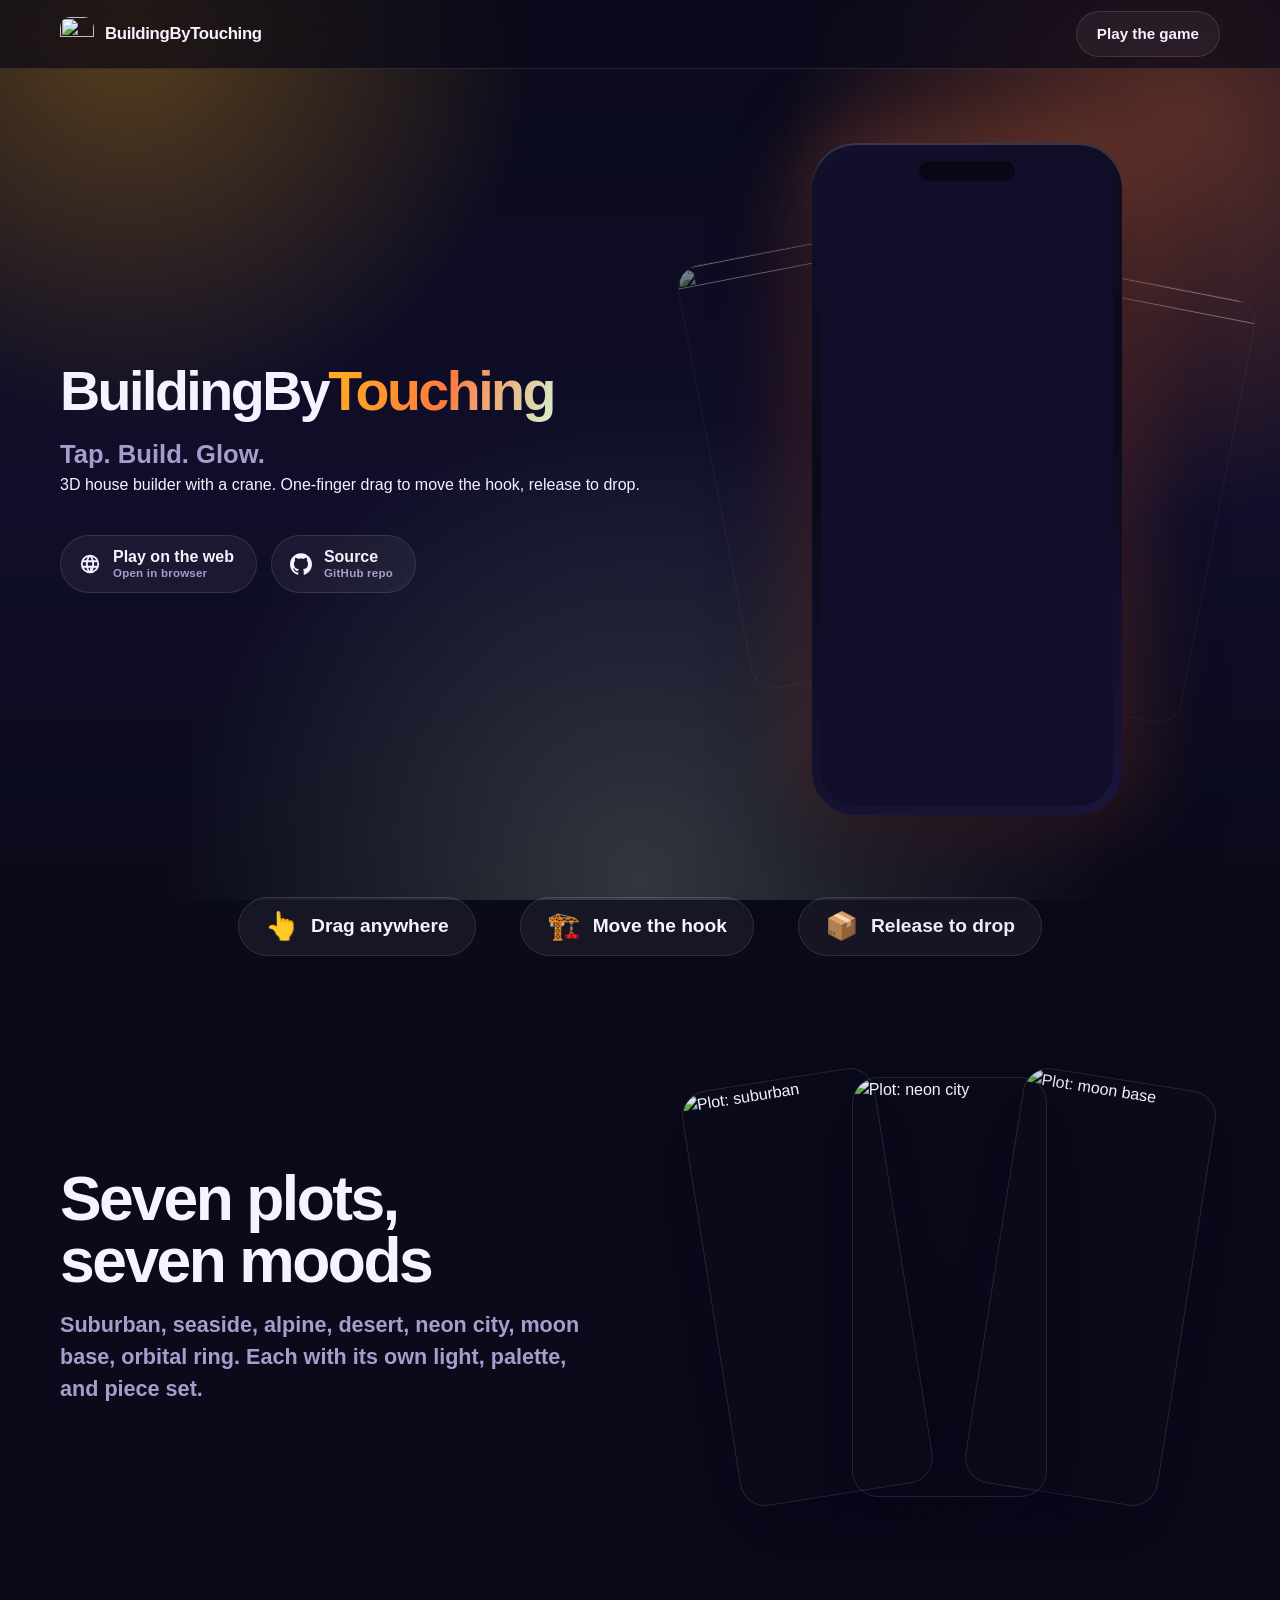
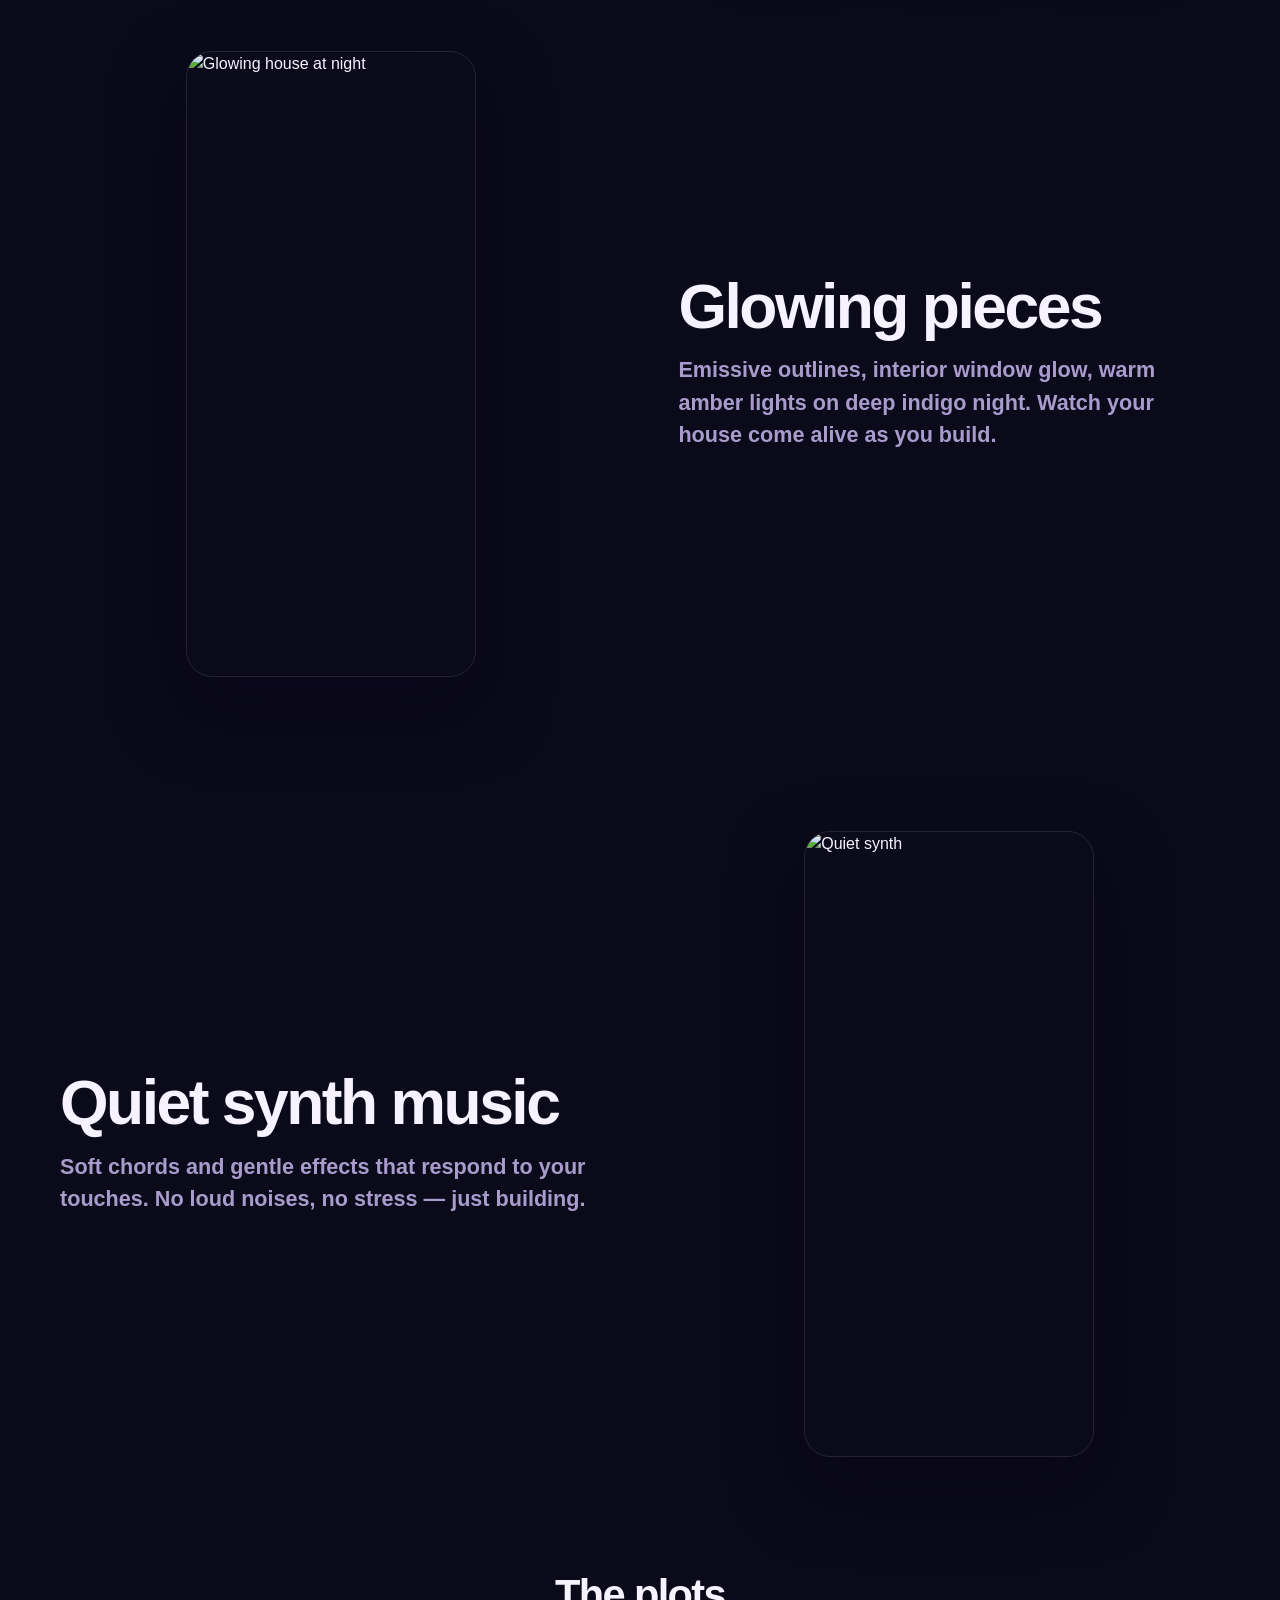
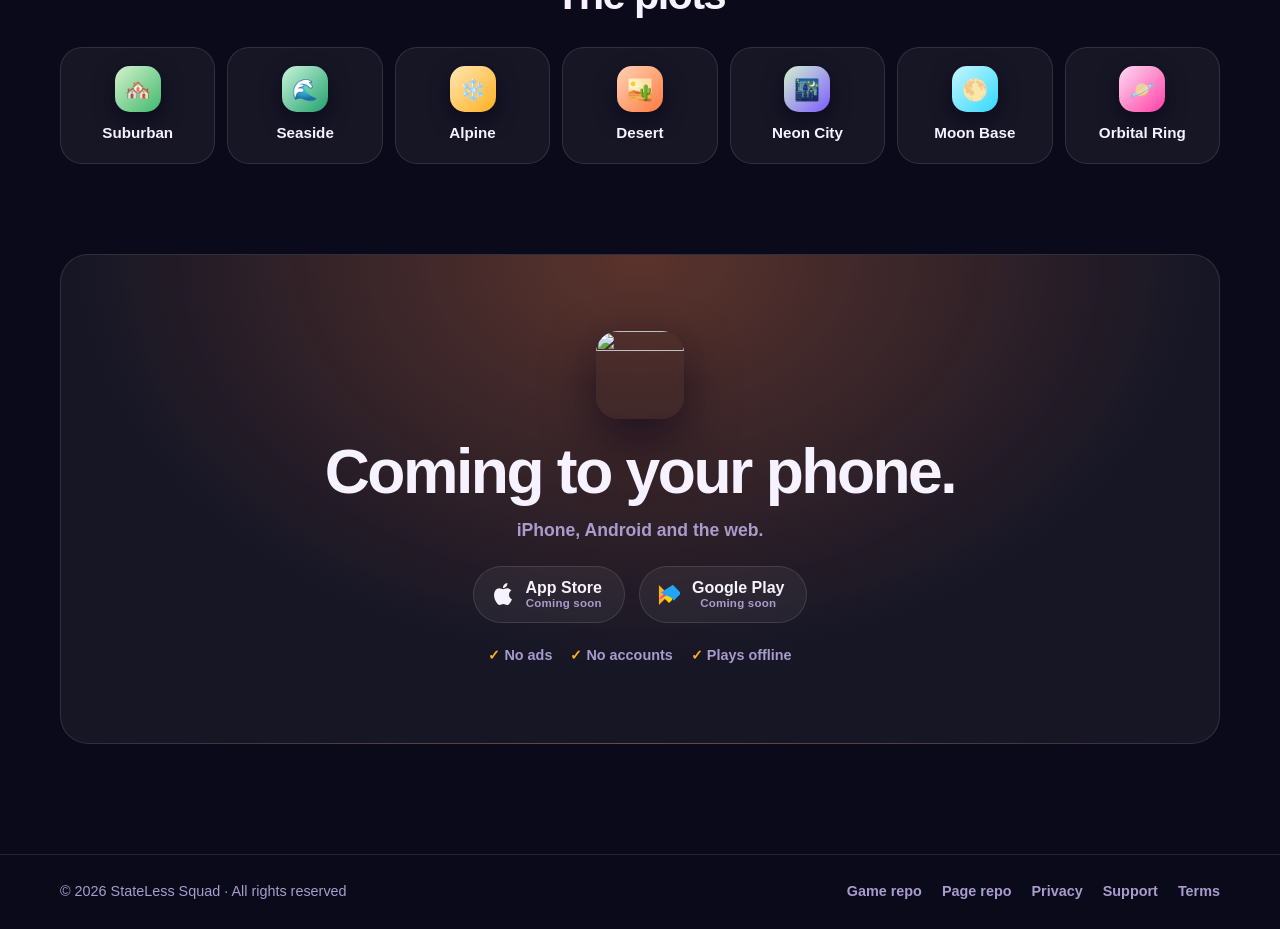
==== index.html @ 777340dd "feat: BuildingByTouching product page" ====
<!doctype html>
<html lang="en" data-theme="dark">
<head>
  <meta charset="utf-8">
  <meta name="viewport" content="width=device-width, initial-scale=1, viewport-fit=cover">
  <meta name="color-scheme" content="dark">
  <title>BuildingByTouching — Tap. Build. Glow.</title>
  <meta name="description" content="3D house builder with a crane. One-finger drag to move the hook, release to drop. Seven themed plots, glowing pieces, quiet synth music. No ads, no accounts, offline.">
  <meta name="robots" content="index, follow, max-image-preview:large">
  <meta name="keywords" content="building game, 3d house builder, crane game, one touch, offline game, glow">
  <link rel="canonical" href="https://statelesssquad.github.io/buildingbytouching-public/">
  <meta property="og:type" content="website">
  <meta property="og:site_name" content="StateLess Squad">
  <meta property="og:locale" content="en_US">
  <meta property="og:title" content="BuildingByTouching — Tap. Build. Glow.">
  <meta property="og:description" content="3D house builder with a crane. One-finger drag to move the hook, release to drop. Seven themed plots, glowing pieces, quiet synth music.">
  <meta property="og:image" content="https://statelesssquad.github.io/buildingbytouching-public/assets/og.png">
  <meta property="og:image:width" content="1200">
  <meta property="og:image:height" content="630">
  <meta property="og:image:alt" content="BuildingByTouching: 3D house builder with glowing crane">
  <meta property="og:url" content="https://statelesssquad.github.io/buildingbytouching-public/">
  <meta name="twitter:card" content="summary_large_image">
  <meta name="twitter:title" content="BuildingByTouching — Tap. Build. Glow.">
  <meta name="twitter:description" content="3D house builder with a crane. One-finger drag to move the hook, release to drop.">
  <meta name="twitter:image" content="https://statelesssquad.github.io/buildingbytouching-public/assets/og.png">
  <meta name="twitter:image:alt" content="BuildingByTouching: 3D house builder with glowing crane">
  <meta name="theme-color" content="#0a0a1a">
  <meta name="apple-mobile-web-app-title" content="BuildingByTouching">
  <link rel="manifest" href="manifest.webmanifest">
  <link rel="icon" href="assets/favicon.png">
  <link rel="apple-touch-icon" href="assets/icon.png">
  <link rel="preload" as="image" href="assets/shots/hero.webp">
  <link rel="stylesheet" href="assets/style.css">
  <script type="application/ld+json">{"@context":"https://schema.org","@graph":[{"@type":"Organization","@id":"https://statelesssquad.github.io/buildingbytouching-public/#org","name":"StateLess Squad","url":"https://statelesssquad.github.io/buildingbytouching-public/"},{"@type":"VideoGame","@id":"https://statelesssquad.github.io/buildingbytouching-public/#game","name":"BuildingByTouching","description":"3D house builder with a crane. One-finger drag to move the hook, release to drop. Seven themed plots, glowing pieces, quiet synth music.","url":"https://statelesssquad.github.io/buildingbytouching-public/","image":"https://statelesssquad.github.io/buildingbytouching-public/assets/og.png","screenshot":["https://statelesssquad.github.io/buildingbytouching-public/assets/shots/hero.webp"],"genre":"Puzzle","keywords":"building, 3d, crane, one-touch, glow","inLanguage":"en","gamePlatform":["iOS","Android","Web browser"],"operatingSystem":"iOS, Android, Web","applicationCategory":"GameApplication","isAccessibleForFree":true,"author":{"@id":"https://statelesssquad.github.io/buildingbytouching-public/#org"},"publisher":{"@id":"https://statelesssquad.github.io/buildingbytouching-public/#org"},"offers":{"@type":"Offer","price":"0","priceCurrency":"USD"}}]}</script>
</head>
<body>
  <svg width="0" height="0" style="position:absolute" aria-hidden="true" focusable="false">
<symbol id="mark-apple" viewBox="0 0 24 24"><path fill="currentColor" d="M12.152 6.896c-.948 0-2.415-1.078-3.96-1.04-2.04.027-3.91 1.183-4.961 3.014-2.117 3.675-.546 9.103 1.519 12.09 1.013 1.454 2.208 3.09 3.792 3.039 1.52-.065 2.09-.987 3.935-.987 1.831 0 2.35.987 3.96 .948 1.637-.026 2.676-1.48 3.676-2.948 1.156-1.688 1.636-3.325 1.662-3.415-.039-.013-3.182-1.221-3.22-4.857-.026-3.04 2.48-4.494 2.597-4.559-1.429-2.09-3.623-2.324-4.39-2.376-2-.156-3.675 1.09-4.61 1.09zM15.53 3.83c.843-1.012 1.4-2.427 1.245-3.83-1.207.052-2.662.805-3.532 1.818-.78.896-1.454 2.338-1.273 3.714 1.338.104 2.715-.688 3.559-1.701"/></symbol>
<symbol id="mark-play" viewBox="0 0 24 24"><path fill="#ffb020" d="M1.1 1.4C1 1.7 1 2.1 1 2.6v18.8c0 .5 0 .9 .1 1.2l.1 .1L12 12l.1-.1L1.2 1.3l-.1.1z"/><path fill="#ffd400" d="M15.1 8.4l-3.1-3.1-.1.1L4.3 13l.1 .1 7.6 7.6 3.1-3.1c.8-.8 .8-2 0-2.8l-3-2.7z"/><path fill="#f342a9" d="M15.1 8.4L12 5.3 1.1 16.2c.2 .2 .4 .3 .7 .5l11.2-6.3 2.1-2z"/><path fill="#20a5f7" d="M15.1 15.2L3.9 9.9c-.3-.2-.5-.3-.7-.5L15 1.6c.9-.8 1.6-.5 2 .1l6.9 6.9c.8 .8 .8 2 0 2.8l-6.8 6.8z"/></symbol>
<symbol id="mark-web" viewBox="0 0 24 24"><path fill="currentColor" d="M12 2a10 10 0 1 0 0 20 10 10 0 0 0 0-20Zm6.9 6h-3a15.7 15.7 0 0 0-1.4-3.6A8 8 0 0 1 18.9 8ZM12 4.1c.8 1.1 1.5 2.4 1.9 3.9h-3.8c.4-1.5 1.1-2.8 1.9-3.9ZM4.3 14a8.2 8.2 0 0 1 0-4h3.4a16.5 16.5 0 0 0 0 4H4.3Zm.8 2h3a15.7 15.7 0 0 0 1.4 3.6A8 8 0 0 1 5.1 16Zm3-8h-3a8 8 0 0 1 4.4-3.6A15.7 15.7 0 0 0 8.1 8ZM12 19.9c-.8-1.1-1.5-2.4-1.9-3.9h3.8c-.4 1.5-1.1 2.8-1.9-3.9Zm2.3-5.9H9.7a14.7 14.7 0 0 1 0-4h4.6a14.7 14.7 0 0 1 0 4Zm.3 5.6a15.7 15.7 0 0 0 1.4-3.6h3a8 8 0 0 1-4.4 3.6Zm1.7-5.6a16.5 16.5 0 0 0 0-4h3.4a8.2 8.2 0 0 1 0 4h-3.4Z"/></symbol>
<symbol id="mark-github" viewBox="0 0 24 24"><path fill="currentColor" d="M12 .297c-6.63 0-12 5.373-12 12 0 5.303 3.438 9.8 8.205 11.385 .6 .113 .82-.258 .82-.577 0-.285-.01-1.04-.015-2.04-3.338 .724-4.042-1.61-4.042-1.61C4.422 18.07 3.633 17.7 3.633 17.7c-1.087-.744 .084-.729 .084-.729 1.205 .084 1.838 1.236 1.838 1.236 1.07 1.835 2.809 1.305 3.495 .998 .108-.776 .417-1.305 .76-1.605-2.665-.3-5.466-1.332-5.466-5.93 0-1.31 .465-2.38 1.235-3.22-.135-.303-.54-1.523 .105-3.176 0 0 1.005-.322 3.3 1.23 .96-.267 1.98-.399 3-.405 1.02 .006 2.04 .138 3 .405 2.28-1.552 3.285-1.23 3.285-1.23 .645 1.653 .24 2.873 .12 3.176 .765 .84 1.23 1.91 1.23 3.22 0 4.61-2.805 5.625-5.475 5.92 .42 .36 .81 1.096 .81 2.22 0 1.606-.015 2.896-.015 3.286 0 .315 .21 .69 .825 .57C20.565 22.092 24 17.592 24 12.297c0-6.627-5.373-12-12-12"/></symbol>
</svg>
  <div class="aurora" aria-hidden="true"></div>
  <div class="grain" aria-hidden="true"></div>
  <header class="nav">
    <div class="wrap">
      <a class="logo" href="./">
        <img src="assets/icon.png" alt="" width="34" height="34">
        BuildingByTouching
      </a>
      <a class="btn btn-ghost" href="#get">Play the game</a>
    </div>
  </header>
  <main id="top"><section class="hero">
    <div class="wrap">
      <div class="hero-copy">
        <h1 style="--chars:18">BuildingBy<span class="grad">Touching</span></h1>
        <p class="lede">Tap. Build. Glow.</p>
        <p class="subtitle">3D house builder with a crane. One-finger drag to move the hook, release to drop.</p>
        <div class="stores">
    <span class="store"><svg class="mark mark-web" aria-hidden="true"><use href="#mark-web"/></svg><span>Play on the web<small>Open in browser</small></span></span>
    <span class="store"><svg class="mark mark-github" aria-hidden="true"><use href="#mark-github"/></svg><span>Source<small>GitHub repo</small></span></span>
  </div>
      </div>
      <div class="hero-media">
        <img class="peek peek-l" src="assets/shots/peek-l.webp" alt="" width="560" height="1214" loading="lazy" decoding="async">
        <img class="peek peek-r" src="assets/shots/peek-r.webp" alt="" width="560" height="1214" loading="lazy" decoding="async">
        <div class="phone">
          <span class="notch" aria-hidden="true"></span>
          <video poster="assets/shots/hero.webp" autoplay muted loop playsinline preload="none" aria-label="BuildingByTouching gameplay">
              <source src="assets/demo-mobile.mp4" media="(max-width: 640px)" type="video/mp4">
              <source src="assets/demo.mp4" type="video/mp4">
            </video>
            <button type="button" class="video-play" id="video-play" hidden aria-label="Play the demo"><span aria-hidden="true">&#9654;</span> Play</button>
        </div>
      </div>
    </div>
  </section><section class="rules" aria-label="How to play">
    <div class="wrap">
      <div class="rule reveal"><span aria-hidden="true">👆</span> Drag anywhere</div><div class="rule reveal"><span aria-hidden="true">🏗️</span> Move the hook</div><div class="rule reveal"><span aria-hidden="true">📦</span> Release to drop</div>
    </div>
  </section><section class="feature">
      <div class="wrap">
        <div class="feature-copy reveal">
          <h2>Seven plots, seven moods</h2>
          <p>Suburban, seaside, alpine, desert, neon city, moon base, orbital ring. Each with its own light, palette, and piece set.</p>
        </div>
        <div class="feature-art reveal">
          <div class="fan"><img src="assets/shots/merge.webp" alt="Plot: suburban" width="560" height="1214" loading="lazy" decoding="async"><img src="assets/shots/lumen.webp" alt="Plot: neon city" width="560" height="1214" loading="lazy" decoding="async"><img src="assets/shots/pairs.webp" alt="Plot: moon base" width="560" height="1214" loading="lazy" decoding="async"></div>
        </div>
      </div>
    </section><section class="feature feature-flip">
      <div class="wrap">
        <div class="feature-copy reveal">
          <h2>Glowing pieces</h2>
          <p>Emissive outlines, interior window glow, warm amber lights on deep indigo night. Watch your house come alive as you build.</p>
        </div>
        <div class="feature-art reveal">
          <div class="single"><img src="assets/shots/merge-dark.webp" alt="Glowing house at night" width="560" height="1214" loading="lazy" decoding="async"></div>
        </div>
      </div>
    </section><section class="feature">
      <div class="wrap">
        <div class="feature-copy reveal">
          <h2>Quiet synth music</h2>
          <p>Soft chords and gentle effects that respond to your touches. No loud noises, no stress — just building.</p>
        </div>
        <div class="feature-art reveal">
          <div class="single"><img src="assets/shots/wordy.webp" alt="Quiet synth" width="560" height="1214" loading="lazy" decoding="async"></div>
        </div>
      </div>
    </section><section class="worlds" aria-label="The plots">
    <div class="wrap">
      <h2 class="section-title reveal">The plots</h2>
      <div class="shelf" style="--wide:7;--narrow:4">
        <div class="world reveal"><span class="dot" style="background:linear-gradient(135deg,#d4f2cd,#3fb96b)">🏘️</span>Suburban</div><div class="world reveal"><span class="dot" style="background:linear-gradient(135deg,#c8f5dc,#22a06b)">🌊</span>Seaside</div><div class="world reveal"><span class="dot" style="background:linear-gradient(135deg,#ffe7b4,#ffb020)">❄️</span>Alpine</div><div class="world reveal"><span class="dot" style="background:linear-gradient(135deg,#ffd3b8,#ff7a3d)">🏜️</span>Desert</div><div class="world reveal"><span class="dot" style="background:linear-gradient(135deg,#d4f2cd,#7c5cff)">🌃</span>Neon City</div><div class="world reveal"><span class="dot" style="background:linear-gradient(135deg,#c6f6ff,#31d8ff)">🌕</span>Moon Base</div><div class="world reveal"><span class="dot" style="background:linear-gradient(135deg,#ffdcf4,#ff3fa4)">🪐</span>Orbital Ring</div>
      </div>
    </div>
  </section><section id="get" class="get">
    <div class="wrap reveal">
      <img src="assets/icon.png" alt="" width="88" height="88">
      <h2>Coming to your phone.</h2>
      <p class="get-line">iPhone, Android and the web.</p>
      <div class="stores">
    <span class="store"><svg class="mark mark-apple" aria-hidden="true"><use href="#mark-apple"/></svg><span>App Store<small>Coming soon</small></span></span>
    <span class="store"><svg class="mark mark-play" aria-hidden="true"><use href="#mark-play"/></svg><span>Google Play<small>Coming soon</small></span></span>
  </div>
      <ul class="promises"><li>No ads</li><li>No accounts</li><li>Plays offline</li></ul>
    </div>
  </section></main>
  <footer>
    <div class="wrap">
      <span>&copy; 2026 StateLess Squad · All rights reserved</span>
      <nav aria-label="Legal">
        <a href="https://github.com/StatelessSquad/buildingbytouching">Game repo</a>
        <a href="https://github.com/StatelessSquad/buildingbytouching-public">Page repo</a>
        <a href="privacy/">Privacy</a>
        <a href="support/">Support</a>
        <a href="terms/">Terms</a>
      </nav>
    </div>
  </footer>
  <script src="assets/app.js" defer></script>
</body>
</html>
---- assets/style.css ----
/* The product page — BuildingByTouching.
 *
 * Art direction: deep indigo night + warm amber lights (dark).
 * Pastel dawn + crisp shadows (light).
 *
 * The same lessons as the games apply: no blur filters on big surfaces, no
 * animated shadows, motion on the compositor only (transform / opacity).
 */

:root {
  --accent: #ffb020;
  --accent2: #ff7a3d;
  --accent3: #d4f2cd;
  --grad: linear-gradient(110deg, var(--accent), var(--accent2) 52%, var(--accent3));
  --radius: 28px;
  --ease: cubic-bezier(0.2, 0.8, 0.2, 1);
  --max: 1160px;
  --pad: clamp(20px, 5vw, 40px);
  --bg: #0a0a1a;
  --bg2: #100e2a;
  --surface: rgba(255, 255, 255, 0.05);
  --surface-2: rgba(255, 255, 255, 0.1);
  --border: rgba(255, 255, 255, 0.11);
  --text: #f6f2ff;
  --text-2: #ddd6f3;
  --muted: #a99ccd;
  --shadow: rgba(8, 4, 24, 0.6);
  --phone: linear-gradient(160deg, #14102d, #0a0a1a 45%, #1a153a);
  --glow: 32%;
  --grain: 0.3;
  color-scheme: dark;
}

* {
  box-sizing: border-box;
  margin: 0;
  padding: 0;
}

html {
  scroll-behavior: smooth;
  overflow-x: clip;
}

body {
  font-family:
    ui-rounded, "SF Pro Rounded", -apple-system, BlinkMacSystemFont, "Segoe UI", Inter, Roboto, Arial,
    sans-serif;
  background: var(--bg);
  color: var(--text);
  line-height: 1.5;
  -webkit-font-smoothing: antialiased;
  overflow-x: hidden;
}

img,
video,
svg {
  display: block;
  max-width: 100%;
}

img {
  height: auto;
}

a {
  color: inherit;
  text-decoration: none;
}

/* -- ambient backdrop (gradients only, no blur filters) ------------------ */

.aurora {
  position: fixed;
  inset: 0;
  z-index: -2;
  pointer-events: none;
  background:
    radial-gradient(
      52vw 52vw at 10% 2%,
      color-mix(in srgb, var(--accent) var(--glow), transparent),
      transparent 62%
    ),
    radial-gradient(
      48vw 48vw at 92% 14%,
      color-mix(in srgb, var(--accent2) var(--glow), transparent),
      transparent 64%
    ),
    radial-gradient(
      56vw 56vw at 50% 98%,
      color-mix(in srgb, var(--accent3) calc(var(--glow) * 0.6), transparent),
      transparent 66%
    ),
    linear-gradient(180deg, var(--bg), var(--bg2) 55%, var(--bg));
}

.grain {
  position: fixed;
  inset: 0;
  z-index: -1;
  pointer-events: none;
  opacity: var(--grain);
  background-image: url("grain.png");
  background-size: 180px;
}

.wrap {
  width: min(100% - (var(--pad) * 2), var(--max));
  margin-inline: auto;
}

.narrow {
  --max: 760px;
}

/* -- nav ----------------------------------------------------------------- */

.nav {
  position: sticky;
  top: 0;
  z-index: 20;
  background: color-mix(in srgb, var(--bg) 72%, transparent);
  backdrop-filter: saturate(150%) blur(14px);
  -webkit-backdrop-filter: saturate(150%) blur(14px);
  border-bottom: 1px solid var(--border);
}

.nav .wrap {
  display: flex;
  align-items: center;
  justify-content: space-between;
  gap: 16px;
  height: 68px;
}

.logo {
  display: inline-flex;
  align-items: center;
  gap: 11px;
  font-weight: 800;
  font-size: 1.05rem;
  letter-spacing: -0.02em;
}

.logo img {
  border-radius: 10px;
}

.btn {
  display: inline-flex;
  align-items: center;
  gap: 9px;
  padding: 11px 20px;
  border-radius: 999px;
  font-weight: 700;
  font-size: 0.95rem;
  border: 1px solid var(--border);
  background: var(--surface);
  color: var(--text);
  transition:
    transform 0.2s var(--ease),
    background 0.2s var(--ease);
}

.btn:hover {
  transform: translateY(-2px);
  background: var(--surface-2);
}

/* -- store buttons ------------------------------------------------------- */

.stores {
  display: flex;
  flex-wrap: wrap;
  gap: 14px;
}

.store {
  display: inline-flex;
  align-items: center;
  gap: 12px;
  padding: 12px 22px 12px 18px;
  border-radius: 999px;
  border: 1px solid var(--border);
  background: var(--surface);
  font-weight: 700;
  line-height: 1.15;
  transition:
    transform 0.2s var(--ease),
    background 0.2s var(--ease);
}

a.store:hover {
  transform: translateY(-2px);
  background: var(--surface-2);
}

.store small {
  display: block;
  font-weight: 600;
  font-size: 0.72rem;
  letter-spacing: 0.02em;
  color: var(--muted);
}

.mark {
  width: 22px;
  height: 22px;
  flex: none;
}

.mark-apple {
  margin-top: -2px;
}

/* -- hero ---------------------------------------------------------------- */

.hero {
  padding: clamp(36px, 6vw, 74px) 0 clamp(20px, 3vw, 40px);
  overflow-x: clip;
}

.hero .wrap {
  display: grid;
  grid-template-columns: 1fr minmax(280px, 0.86fr);
  align-items: center;
  gap: clamp(28px, 5vw, 70px);
}

.hero-copy {
  min-width: 0;
}

h1 {
  font-size: clamp(2.6rem, 7.4vw, 6rem);
}

/* The wordmark fits its column whatever the name's length: ~0.56em a letter. */
.hero h1 {
  font-size: clamp(2.2rem, min(7.4vw, calc(min(46vw, 560px) / (var(--chars, 8) * 0.56))), 6rem);
  font-weight: 800;
  line-height: 0.94;
  letter-spacing: -0.045em;
  text-wrap: balance;
}

.grad {
  background: var(--grad);
  -webkit-background-clip: text;
  background-clip: text;
  color: transparent;
}

.lede {
  margin-top: 18px;
  font-size: clamp(1.15rem, 2.2vw, 1.6rem);
  font-weight: 600;
  color: var(--muted);
  text-wrap: pretty;
}

.hero .stores {
  margin-top: clamp(26px, 4vw, 38px);
}

.hero-media {
  position: relative;
  display: flex;
  justify-content: center;
}

.phone {
  position: relative;
  width: clamp(230px, 27vw, 310px);
  aspect-ratio: 9 / 19.5;
  border-radius: 44px;
  padding: 9px;
  background: var(--phone);
  box-shadow:
    0 2px 0 rgba(255, 255, 255, 0.16) inset,
    0 40px 90px var(--shadow),
    0 0 90px color-mix(in srgb, var(--accent2) 35%, transparent);
  animation: float 7s ease-in-out infinite;
}

.phone video,
.phone .screen {
  width: 100%;
  height: 100%;
  object-fit: cover;
  object-position: top;
  border-radius: 36px;
  background: var(--bg2);
}

.notch {
  position: absolute;
  top: 18px;
  left: 50%;
  transform: translateX(-50%);
  width: 31%;
  height: 20px;
  border-radius: 999px;
  background: #0a0714;
  z-index: 2;
}

.video-play {
  position: absolute;
  left: 50%;
  bottom: 22px;
  transform: translateX(-50%);
  display: inline-flex;
  align-items: center;
  gap: 8px;
  padding: 10px 18px;
  border: 0;
  border-radius: 999px;
  background: var(--grad);
  color: #fff;
  font: inherit;
  font-weight: 700;
  cursor: pointer;
}

.video-play[hidden] {
  display: none;
}

.peek {
  position: absolute;
  top: 50%;
  width: clamp(130px, 17vw, 200px);
  border-radius: 24px;
  border: 1px solid var(--border);
  opacity: 0.5;
  pointer-events: none;
}

.peek-l {
  left: 0;
  transform: translateY(-54%) rotate(-11deg);
}

.peek-r {
  right: 0;
  transform: translateY(-46%) rotate(11deg);
}

@keyframes float {
  50% {
    transform: translateY(-14px);
  }
}

/* -- the rules, in three words ------------------------------------------- */

.rules {
  padding: clamp(24px, 4vw, 44px) 0;
}

.rules .wrap {
  display: flex;
  flex-wrap: wrap;
  justify-content: center;
  gap: clamp(14px, 4vw, 44px);
}

.rule {
  display: inline-flex;
  align-items: center;
  gap: 12px;
  padding: 14px 26px;
  border-radius: 999px;
  border: 1px solid var(--border);
  background: var(--surface);
  font-size: clamp(1rem, 2vw, 1.2rem);
  font-weight: 700;
}

.rule span {
  font-size: 1.4em;
  line-height: 1;
}

/* -- feature blocks ------------------------------------------------------ */

.feature {
  padding: clamp(44px, 6vw, 84px) 0;
}

.feature .wrap {
  display: grid;
  grid-template-columns: 1fr 1fr;
  align-items: center;
  gap: clamp(30px, 6vw, 80px);
}

.feature-flip .feature-copy {
  order: 2;
}

h2 {
  font-size: clamp(2rem, 5.4vw, 3.9rem);
  font-weight: 800;
  line-height: 1;
  letter-spacing: -0.04em;
  text-wrap: balance;
}

.feature-copy p {
  margin-top: 16px;
  font-size: clamp(1.05rem, 2vw, 1.35rem);
  font-weight: 600;
  color: var(--muted);
}

.feature-art {
  display: flex;
  justify-content: center;
  min-width: 0;
}

.single img,
.fan img {
  border-radius: 26px;
  border: 1px solid var(--border);
  box-shadow: 0 30px 70px var(--shadow);
}

.single img {
  width: clamp(210px, 25vw, 290px);
}

.fan {
  position: relative;
  display: flex;
  justify-content: center;
  align-items: center;
  max-width: 100%;
}

/* The overlap is margin, not transform, so the row really is this narrow. */
.fan img {
  width: clamp(132px, 15.5vw, 195px);
}

.fan img:first-child {
  transform: rotate(-9deg);
  margin-right: clamp(-54px, -4.2vw, -30px);
  z-index: 1;
}

.fan img:nth-child(2) {
  position: relative;
  z-index: 3;
}

.fan img:last-child {
  transform: rotate(9deg);
  margin-left: clamp(-54px, -4.2vw, -30px);
  z-index: 2;
}

.section-title {
  font-size: clamp(1.6rem, 3.6vw, 2.6rem);
  text-align: center;
  margin-bottom: clamp(20px, 3vw, 32px);
}

/* -- the worlds shelf ---------------------------------------------------- */

.worlds {
  padding: clamp(20px, 4vw, 40px) 0 clamp(50px, 8vw, 90px);
}

.shelf {
  display: grid;
  grid-template-columns: repeat(var(--narrow, 3), 1fr);
  gap: 12px;
}

@media (min-width: 1000px) {
  .shelf {
    grid-template-columns: repeat(var(--wide, 9), 1fr);
  }
}

.world {
  display: flex;
  flex-direction: column;
  align-items: center;
  gap: 10px;
  padding: 18px 10px;
  border-radius: 22px;
  border: 1px solid var(--border);
  background: var(--surface);
  font-weight: 700;
  font-size: 0.95rem;
  text-align: center;
  transition:
    transform 0.2s var(--ease),
    background 0.2s var(--ease);
}

.world:hover {
  transform: translateY(-4px);
  background: var(--surface-2);
}

.dot {
  display: grid;
  place-items: center;
  width: 46px;
  height: 46px;
  border-radius: 15px;
  font-size: 1.3rem;
  color: #130d24;
  box-shadow: 0 8px 20px var(--shadow);
}

/* -- modes ----------------------------------------------------------------- */

.modes {
  padding: clamp(30px, 5vw, 60px) 0;
}

.mode-grid {
  display: grid;
  grid-template-columns: repeat(auto-fit, minmax(220px, 1fr));
  gap: 14px;
}

.mode {
  padding: 24px;
  border-radius: var(--radius);
  border: 1px solid var(--border);
  background: var(--surface);
}

.mode-icon {
  font-size: 2rem;
}

.mode h3 {
  margin-top: 10px;
  font-size: 1.25rem;
  letter-spacing: -0.02em;
}

.mode p {
  margin-top: 6px;
  color: var(--muted);
  font-weight: 600;
}

/* -- get it -------------------------------------------------------------- */

.get {
  padding: 0 0 clamp(60px, 9vw, 110px);
}

.get .wrap {
  display: flex;
  flex-direction: column;
  align-items: center;
  gap: 22px;
  padding: clamp(42px, 7vw, 76px) var(--pad);
  border-radius: var(--radius);
  border: 1px solid var(--border);
  background:
    radial-gradient(70% 120% at 50% 0%, color-mix(in srgb, var(--accent2) 30%, transparent), transparent 70%),
    var(--surface);
  text-align: center;
}

.get img {
  border-radius: 22px;
  box-shadow: 0 20px 50px var(--shadow);
}

.get-line {
  margin-top: -8px;
  color: var(--muted);
  font-weight: 600;
  font-size: 1.1rem;
}

.get .stores {
  justify-content: center;
}

.promises {
  display: flex;
  flex-wrap: wrap;
  justify-content: center;
  gap: 8px 18px;
  list-style: none;
  color: var(--muted);
  font-weight: 700;
  font-size: 0.9rem;
}

.promises li::before {
  content: "✓ ";
  color: var(--accent);
}

/* -- questions and the legal pages ------------------------------------------ */

.faq {
  padding: 0 0 clamp(50px, 8vw, 90px);
}

.faq .wrap {
  max-width: 760px;
}

details {
  border-bottom: 1px solid var(--border);
  padding: 16px 0;
}

summary {
  cursor: pointer;
  font-weight: 750;
  font-size: 1.05rem;
  list-style: none;
}

summary::-webkit-details-marker {
  display: none;
}

summary::after {
  content: "+";
  float: right;
  color: var(--muted);
  font-weight: 600;
}

details[open] summary::after {
  content: "−";
}

details p {
  margin-top: 8px;
  color: var(--muted);
  font-weight: 550;
}

.legal {
  padding: clamp(40px, 7vw, 90px) 0 clamp(60px, 9vw, 110px);
}

.legal h1 {
  font-size: clamp(2.2rem, 6vw, 3.6rem);
}

.legal h2 {
  font-size: 1.35rem;
  letter-spacing: -0.02em;
  margin-top: 34px;
}

.legal p,
.legal li {
  margin-top: 10px;
  color: var(--text-2);
  font-size: 1.02rem;
  max-width: 66ch;
}

.legal ul {
  padding-left: 1.2em;
}

.legal a,
.legal summary + p a {
  color: var(--accent);
  font-weight: 700;
  text-decoration: underline;
  text-underline-offset: 3px;
}

.legal details {
  margin-top: 6px;
}

.eyebrow {
  font-size: 0.78rem;
  font-weight: 800;
  letter-spacing: 0.14em;
  text-transform: uppercase;
  color: var(--muted);
  margin-bottom: 12px;
}

/* -- footer -------------------------------------------------------------- */

footer {
  border-top: 1px solid var(--border);
  padding: 26px 0;
  color: var(--muted);
  font-size: 0.9rem;
}

footer .wrap {
  display: flex;
  align-items: center;
  justify-content: space-between;
  gap: 16px;
}

footer nav {
  display: flex;
  flex-wrap: wrap;
  gap: 8px 20px;
}

footer a {
  display: inline-flex;
  align-items: center;
  gap: 8px;
  font-weight: 700;
}

footer a:hover {
  color: var(--text);
}

footer .mark {
  width: 18px;
  height: 18px;
}

a:focus-visible,
button:focus-visible,
summary:focus-visible {
  outline: 2px solid var(--accent);
  outline-offset: 3px;
  border-radius: 8px;
}

/* -- reveal on scroll (only hidden when JS can bring it back) ------------ */

.js .reveal {
  opacity: 0;
  transform: translateY(20px);
}

.js .reveal.in {
  opacity: 1;
  transform: none;
  transition:
    opacity 0.7s var(--ease),
    transform 0.7s var(--ease);
}

/* -- narrow screens ------------------------------------------------------ */

@media (max-width: 900px) {
  .hero .wrap,
  .feature .wrap {
    grid-template-columns: 1fr;
    text-align: center;
  }

  .hero .stores,
  .rules .wrap {
    justify-content: center;
  }

  .hero-copy {
    display: flex;
    flex-direction: column;
    align-items: center;
  }

  .hero h1 {
    font-size: clamp(2rem, calc((100vw - 48px) / (var(--chars, 8) * 0.56)), 4.4rem);
  }

  .hero-media {
    margin-top: 10px;
  }

  .feature-flip .feature-copy {
    order: 0;
  }

  .phone {
    width: clamp(240px, 62vw, 300px);
  }

  .peek {
    width: clamp(120px, 30vw, 170px);
  }

  .single img {
    width: clamp(200px, 58vw, 280px);
  }

  .fan img {
    width: 30vw;
    max-width: 180px;
  }

  .fan img:first-child {
    margin-right: -6vw;
  }

  .fan img:last-child {
    margin-left: -6vw;
  }

  footer .wrap {
    flex-direction: column;
  }
}

@media (max-width: 420px) {
  .peek {
    display: none;
  }

  .rules .wrap {
    gap: 9px;
  }

  .rule {
    padding: 12px 15px;
    gap: 7px;
    font-size: 0.95rem;
  }

  .rule span {
    font-size: 1.2em;
  }

  .store {
    flex: 1 1 100%;
    justify-content: center;
  }
}

@media (prefers-reduced-motion: reduce) {
  html {
    scroll-behavior: auto;
  }

  .phone {
    animation: none;
  }

  * {
    transition-duration: 0.01ms !important;
  }
}

/* == the immersive layout ===================================================
 * site.json "layout": "immersive". The game fills the hero edge to edge and
 * the features are full-bleed chapters. Same rules as above: gradients, not
 * blur filters; motion is transform and opacity; all of it stops under
 * prefers-reduced-motion.
 */

/* clip, not hidden: a hidden body is a scroll container, and the pinned sequence would not stick. */
body.immersive {
  overflow-x: clip;
}

/* The game is the light here: a deeper, quieter backdrop. */
.immersive .aurora {
  opacity: 0.5;
}

.immersive .grain {
  opacity: calc(var(--grain) * 0.4);
}

.immersive .nav {
  position: fixed;
  inset: 0 0 auto;
  background: transparent;
  border-bottom-color: transparent;
  backdrop-filter: none;
  -webkit-backdrop-filter: none;
  transition:
    background 0.3s var(--ease),
    border-color 0.3s var(--ease);
}

.immersive .nav.scrolled {
  background: color-mix(in srgb, var(--bg) 78%, transparent);
  border-bottom-color: var(--border);
  backdrop-filter: saturate(150%) blur(14px);
  -webkit-backdrop-filter: saturate(150%) blur(14px);
}

.immersive .eyebrow {
  color: var(--accent);
}

/* -- hero: the game, full screen ------------------------------------------ */

.hero-x {
  position: relative;
  min-height: 100svh;
  display: flex;
  align-items: flex-end;
  padding: 120px 0 clamp(72px, 12vh, 132px);
  overflow: hidden;
  isolation: isolate;
}

.hero-x-stage,
.hero-x-stage > * {
  position: absolute;
  inset: 0;
  width: 100%;
  height: 100%;
}

.hero-x-stage {
  z-index: -1;
  background: var(--bg2);
}

.hero-x-poster img,
.hero-x-video {
  width: 100%;
  height: 100%;
  object-fit: cover;
  object-position: 50% 40%;
}

/* The video fades in over its poster once it plays: no black flash. */
.hero-x-video {
  opacity: 0;
  transition: opacity 0.8s var(--ease);
}

.hero-x-video.playing {
  opacity: 1;
}

.fx {
  pointer-events: none;
}

.hero-x-shade {
  background:
    linear-gradient(90deg, var(--bg) 0%, color-mix(in srgb, var(--bg) 82%, transparent) 30%, transparent 62%),
    linear-gradient(0deg, var(--bg) 0%, color-mix(in srgb, var(--bg) 40%, transparent) 26%, transparent 46%),
    linear-gradient(180deg, color-mix(in srgb, var(--bg) 70%, transparent) 0%, transparent 18%);
}

/* A soft light that follows the pointer (moved with transform only). */
.hero-x-glow {
  width: 46vmax;
  height: 46vmax;
  inset: auto;
  left: 0;
  top: 0;
  border-radius: 50%;
  background: radial-gradient(closest-side, color-mix(in srgb, var(--accent) 30%, transparent), transparent);
  opacity: 0;
  transform: translate(-50%, -50%);
  transition: opacity 0.6s var(--ease);
  mix-blend-mode: screen;
  pointer-events: none;
}

.hero-x-glow.on {
  opacity: 1;
}

.hero-x-copy {
  position: relative;
}

.hero-x h1 {
  font-size: clamp(4rem, min(15vw, calc(84vw / (var(--chars, 8) * 0.6))), 13rem);
  font-weight: 850;
  line-height: 0.86;
  letter-spacing: -0.06em;
  margin-left: -0.04em;
}

.hero-x h1 .grad {
  background-size: 220% 100%;
  animation: shimmer 6s ease-in-out infinite alternate;
}

.hero-x .lede {
  color: var(--text-2);
  font-size: clamp(1.25rem, 2.6vw, 2rem);
  max-width: 22ch;
}

.hero-x .stores {
  margin-top: clamp(24px, 4vh, 40px);
}

.immersive .store {
  background: color-mix(in srgb, var(--bg) 55%, transparent);
  backdrop-filter: blur(10px);
  -webkit-backdrop-filter: blur(10px);
}

.hero-x-in {
  animation: rise 1s var(--ease) both;
}

.hero-x-in:nth-child(2) {
  animation-delay: 0.08s;
}

.hero-x-in:nth-child(3) {
  animation-delay: 0.2s;
}

.hero-x-in:nth-child(4) {
  animation-delay: 0.32s;
}

.scroll-cue {
  position: absolute;
  left: 50%;
  bottom: 22px;
  width: 26px;
  height: 42px;
  margin-left: -13px;
  border-radius: 999px;
  border: 2px solid color-mix(in srgb, var(--text) 45%, transparent);
}

.scroll-cue span {
  position: absolute;
  left: 50%;
  top: 8px;
  width: 4px;
  height: 8px;
  margin-left: -2px;
  border-radius: 2px;
  background: var(--text);
  animation: cue 1.8s var(--ease) infinite;
}

@keyframes shimmer {
  to {
    background-position: 100% 0;
  }
}

@keyframes rise {
  from {
    opacity: 0;
    transform: translateY(28px);
  }
}

@keyframes cue {
  60%,
  100% {
    opacity: 0;
    transform: translateY(14px);
  }
}

/* -- the rules, glowing ------------------------------------------------------ */

.immersive .rules {
  padding: clamp(40px, 7vw, 80px) 0 clamp(20px, 4vw, 40px);
}

.immersive .rule {
  font-size: clamp(1.1rem, 2.4vw, 1.5rem);
  padding: 16px 30px;
  box-shadow: 0 0 0 1px color-mix(in srgb, var(--accent) 22%, transparent) inset;
}

/* -- chapters: one big shot each ------------------------------------------- */

.chapter {
  position: relative;
  padding: clamp(60px, 10vw, 140px) 0;
}

.chapter .wrap,
.evolve .wrap {
  display: grid;
  grid-template-columns: 1fr 1fr;
  align-items: center;
  gap: clamp(30px, 6vw, 90px);
}

.chapter-flip .feature-copy {
  order: 2;
}

.chapter-no {
  font-size: clamp(3.4rem, 8vw, 6.5rem);
  font-weight: 850;
  line-height: 1;
  letter-spacing: -0.05em;
  color: transparent;
  -webkit-text-stroke: 1.5px color-mix(in srgb, var(--accent) 70%, transparent);
  margin-bottom: 10px;
}

.immersive h2 {
  font-size: clamp(2.4rem, 6vw, 4.8rem);
}

.immersive .feature-copy p:not(.chapter-no) {
  margin-top: 18px;
  font-size: clamp(1.1rem, 2vw, 1.4rem);
  font-weight: 600;
  color: var(--muted);
  max-width: 34ch;
}

.chapter-art {
  position: relative;
  display: flex;
  justify-content: center;
}

/* The light behind a shot: a gradient, never a blur. */
.chapter-art::before,
.evolve-art::before {
  content: "";
  position: absolute;
  inset: -12% -18%;
  z-index: -1;
  background:
    radial-gradient(closest-side, color-mix(in srgb, var(--accent2) 42%, transparent), transparent),
    radial-gradient(40% 40% at 70% 70%, color-mix(in srgb, var(--accent3) 30%, transparent), transparent);
}

.chapter-art img,
.evolve-art img {
  /* a phone shot is ~2.17× as tall as wide: it always fits the screen's height */
  width: min(clamp(250px, 30vw, 380px), calc((100svh - 190px) * 0.46));
  border-radius: 34px;
  box-shadow:
    0 0 0 1px color-mix(in srgb, var(--accent) 28%, transparent),
    0 50px 120px var(--shadow);
  transform: translateY(calc(var(--p, 0) * -40px));
}

/* -- the sequence: pinned, it steps through three shots ------------------- */

.evolve {
  position: relative;
  height: calc(var(--steps) * 85svh);
}

.evolve-pin {
  position: sticky;
  top: 0;
  height: 100svh;
  display: flex;
  align-items: center;
}

.steps {
  list-style: none;
  display: flex;
  flex-wrap: wrap;
  gap: 10px;
  margin-top: 28px;
}

.steps li {
  display: inline-flex;
  align-items: center;
  gap: 10px;
  padding: 10px 18px 10px 10px;
  border-radius: 999px;
  border: 1px solid var(--border);
  background: var(--surface);
  font-weight: 750;
  color: var(--muted);
  transition:
    color 0.4s var(--ease),
    background 0.4s var(--ease),
    transform 0.4s var(--ease);
}

.steps span {
  display: grid;
  place-items: center;
  width: 28px;
  height: 28px;
  border-radius: 50%;
  background: var(--surface-2);
  font-size: 0.85rem;
}

.steps li.on {
  color: var(--text);
  background: color-mix(in srgb, var(--accent2) 30%, transparent);
  transform: translateY(-2px);
}

.steps li.on span {
  background: var(--grad);
  color: #fff;
}

.evolve-art {
  position: relative;
  display: grid;
  justify-items: center;
}

.evolve-art img {
  grid-area: 1 / 1;
  opacity: 0;
  transform: scale(0.94) rotate(-2deg);
  transition:
    opacity 0.6s var(--ease),
    transform 0.8s var(--ease);
}

.evolve-art img.on {
  opacity: 1;
  transform: none;
}

.evolve-bar {
  grid-area: 2 / 1;
  width: clamp(160px, 20vw, 240px);
  height: 4px;
  margin-top: 26px;
  border-radius: 4px;
  background: var(--surface-2);
  overflow: hidden;
}

.evolve-bar i {
  display: block;
  height: 100%;
  background: var(--grad);
  transform-origin: left;
  transform: scaleX(var(--progress, 0));
}

/* -- the shelf, modes and the card ------------------------------------------ */

.immersive .world:hover .dot {
  transform: scale(1.12) rotate(-6deg);
}

.immersive .dot {
  transition: transform 0.3s var(--ease);
  box-shadow:
    0 8px 24px var(--shadow),
    0 0 26px color-mix(in srgb, var(--accent) 30%, transparent);
}

.immersive .mode {
  position: relative;
  overflow: hidden;
  padding: 30px;
}

.immersive .mode::after {
  content: "";
  position: absolute;
  inset: auto -30% -60% auto;
  width: 70%;
  aspect-ratio: 1;
  background: radial-gradient(closest-side, color-mix(in srgb, var(--accent2) 30%, transparent), transparent);
  pointer-events: none;
}

.immersive .mode-icon {
  font-size: 2.6rem;
}

@property --spin {
  syntax: "<angle>";
  inherits: false;
  initial-value: 0deg;
}

/* A light that runs round the card's edge. */
.immersive .get .wrap {
  position: relative;
  border: 0;
  isolation: isolate;
}

.immersive .get .wrap::before {
  content: "";
  position: absolute;
  inset: 0;
  z-index: -1;
  padding: 1.5px;
  border-radius: inherit;
  background:
    conic-gradient(
      from var(--spin),
      transparent 0 62%,
      var(--accent) 76%,
      var(--accent3) 84%,
      transparent 92%
    ),
    var(--border);
  -webkit-mask:
    linear-gradient(#000 0 0) content-box,
    linear-gradient(#000 0 0);
  -webkit-mask-composite: xor;
  mask-composite: exclude;
  animation: spin 7s linear infinite;
}

@keyframes spin {
  to {
    --spin: 360deg;
  }
}

/* -- phones: the shots go edge to edge -------------------------------------- */

@media (max-width: 900px) {
  .chapter .wrap,
  .evolve .wrap {
    grid-template-columns: 1fr;
    text-align: center;
  }

  .chapter-flip .feature-copy {
    order: 0;
  }

  .immersive .feature-copy p:not(.chapter-no) {
    margin-inline: auto;
  }

  .steps {
    justify-content: center;
  }

  .evolve {
    height: calc(var(--steps) * 80svh);
  }

  .evolve .wrap {
    gap: 22px;
  }

  /* the pinned sequence fits a phone's height: a compact title, one row of steps */
  .evolve-pin {
    padding-top: 64px;
  }

  .evolve .chapter-no {
    display: none;
  }

  .evolve h2 {
    font-size: clamp(1.9rem, 8vw, 2.6rem);
  }

  .immersive .evolve .feature-copy p {
    margin-top: 10px;
    font-size: 1rem;
  }

  .evolve .steps {
    flex-wrap: nowrap;
    gap: 6px;
    margin-top: 16px;
  }

  .evolve .steps li {
    padding: 6px 12px 6px 6px;
    gap: 6px;
    font-size: 0.9rem;
  }

  .evolve .steps span {
    width: 22px;
    height: 22px;
  }

  .evolve-art img {
    width: min(56vw, 20svh);
    border-radius: 22px;
  }

  .evolve-bar {
    margin-top: 14px;
  }

  .hero-x h1 {
    font-size: clamp(3.4rem, calc(88vw / (var(--chars, 8) * 0.6)), 9rem);
  }

  .chapter {
    padding-bottom: 0;
  }

  .chapter-art {
    margin-inline: calc(var(--pad) * -1);
  }

  .chapter-art img {
    width: 100%;
    border-radius: 0;
    box-shadow: none;
    -webkit-mask-image: linear-gradient(180deg, transparent, #000 8%, #000 86%, transparent);
    mask-image: linear-gradient(180deg, transparent, #000 8%, #000 86%, transparent);
  }

  .hero-x {
    align-items: flex-end;
    text-align: center;
  }

  .hero-x-copy {
    display: flex;
    flex-direction: column;
    align-items: center;
  }

  .hero-x .lede {
    margin-inline: auto;
  }

  .hero-x .stores {
    justify-content: center;
  }

  .hero-x-shade {
    background:
      linear-gradient(0deg, var(--bg) 0%, color-mix(in srgb, var(--bg) 86%, transparent) 30%, transparent 62%),
      linear-gradient(
        180deg,
        var(--bg) 0%,
        color-mix(in srgb, var(--bg) 60%, transparent) 12%,
        transparent 24%
      );
  }
}

@media (prefers-reduced-motion: reduce) {
  .hero-x-in,
  .hero-x h1 .grad,
  .scroll-cue span,
  .immersive .get .wrap::before {
    animation: none;
  }

  .chapter-art img,
  .evolve-art img {
    transform: none;
  }
}
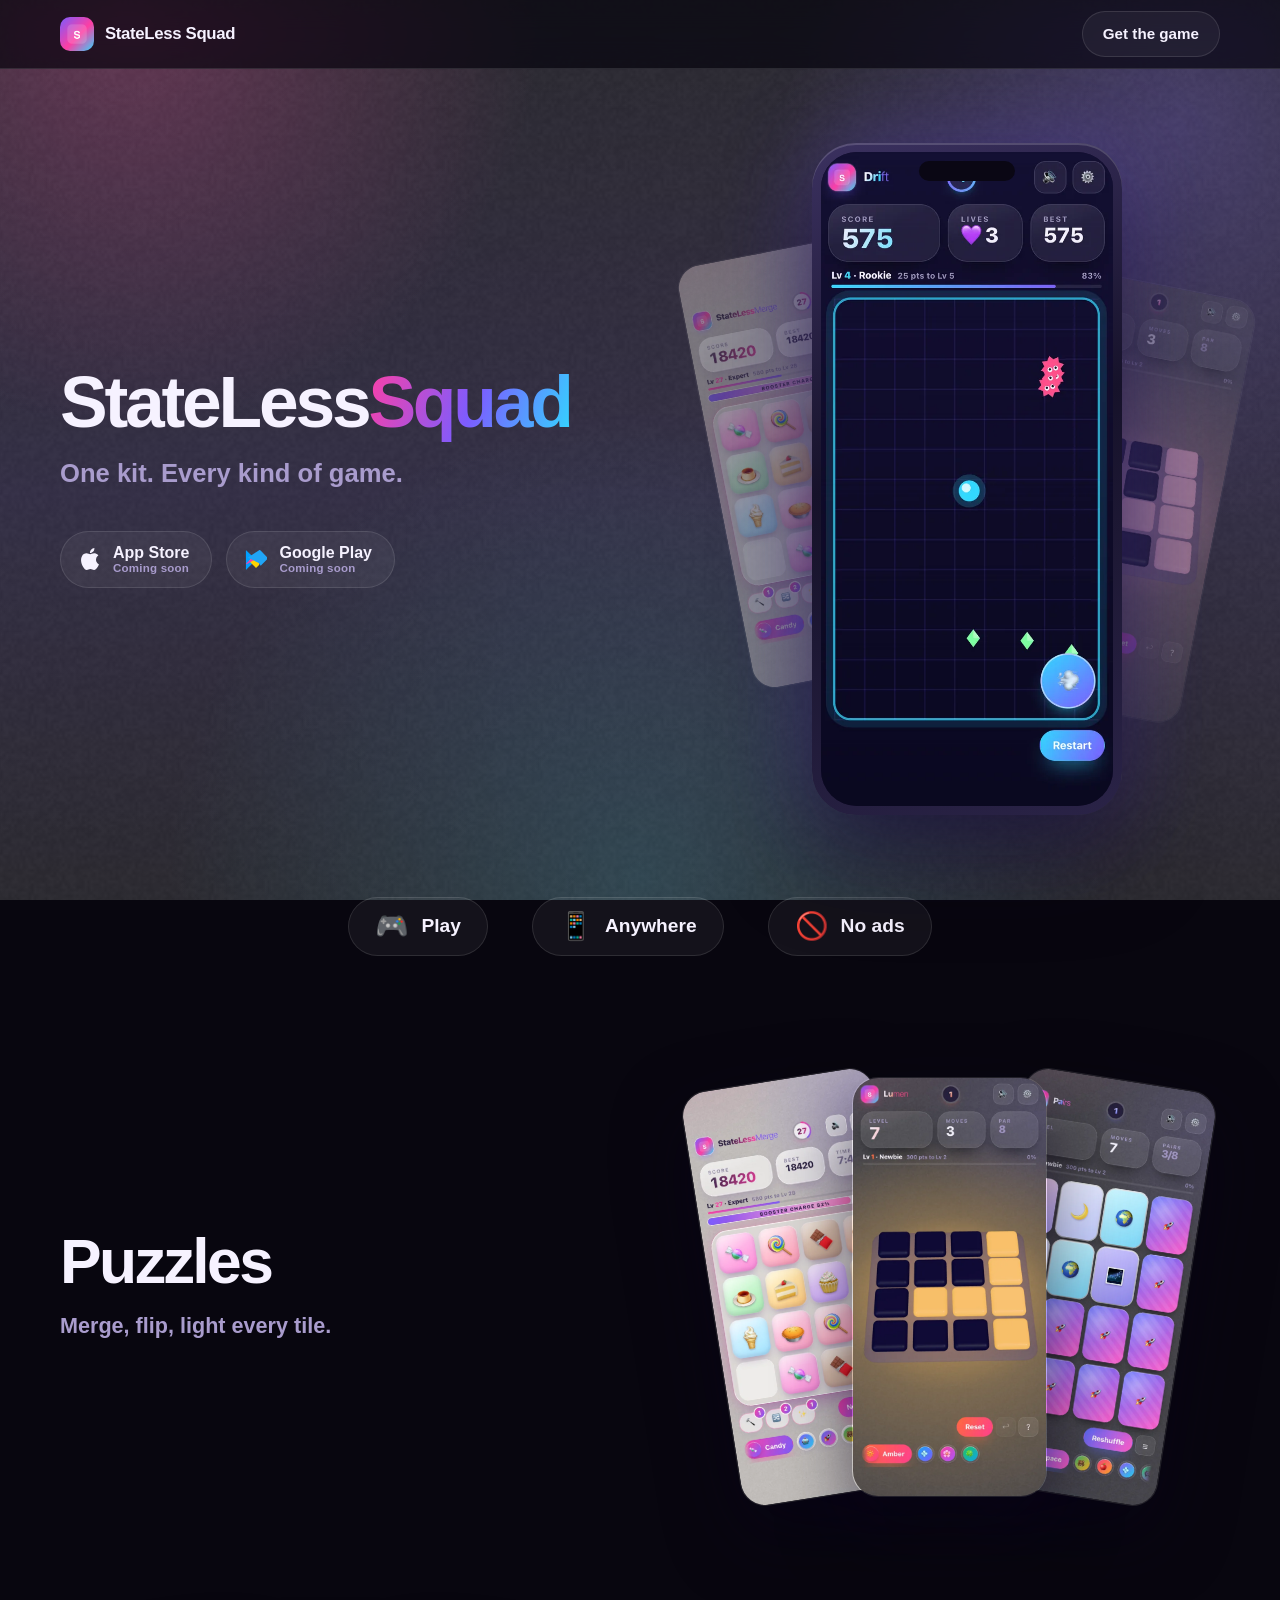
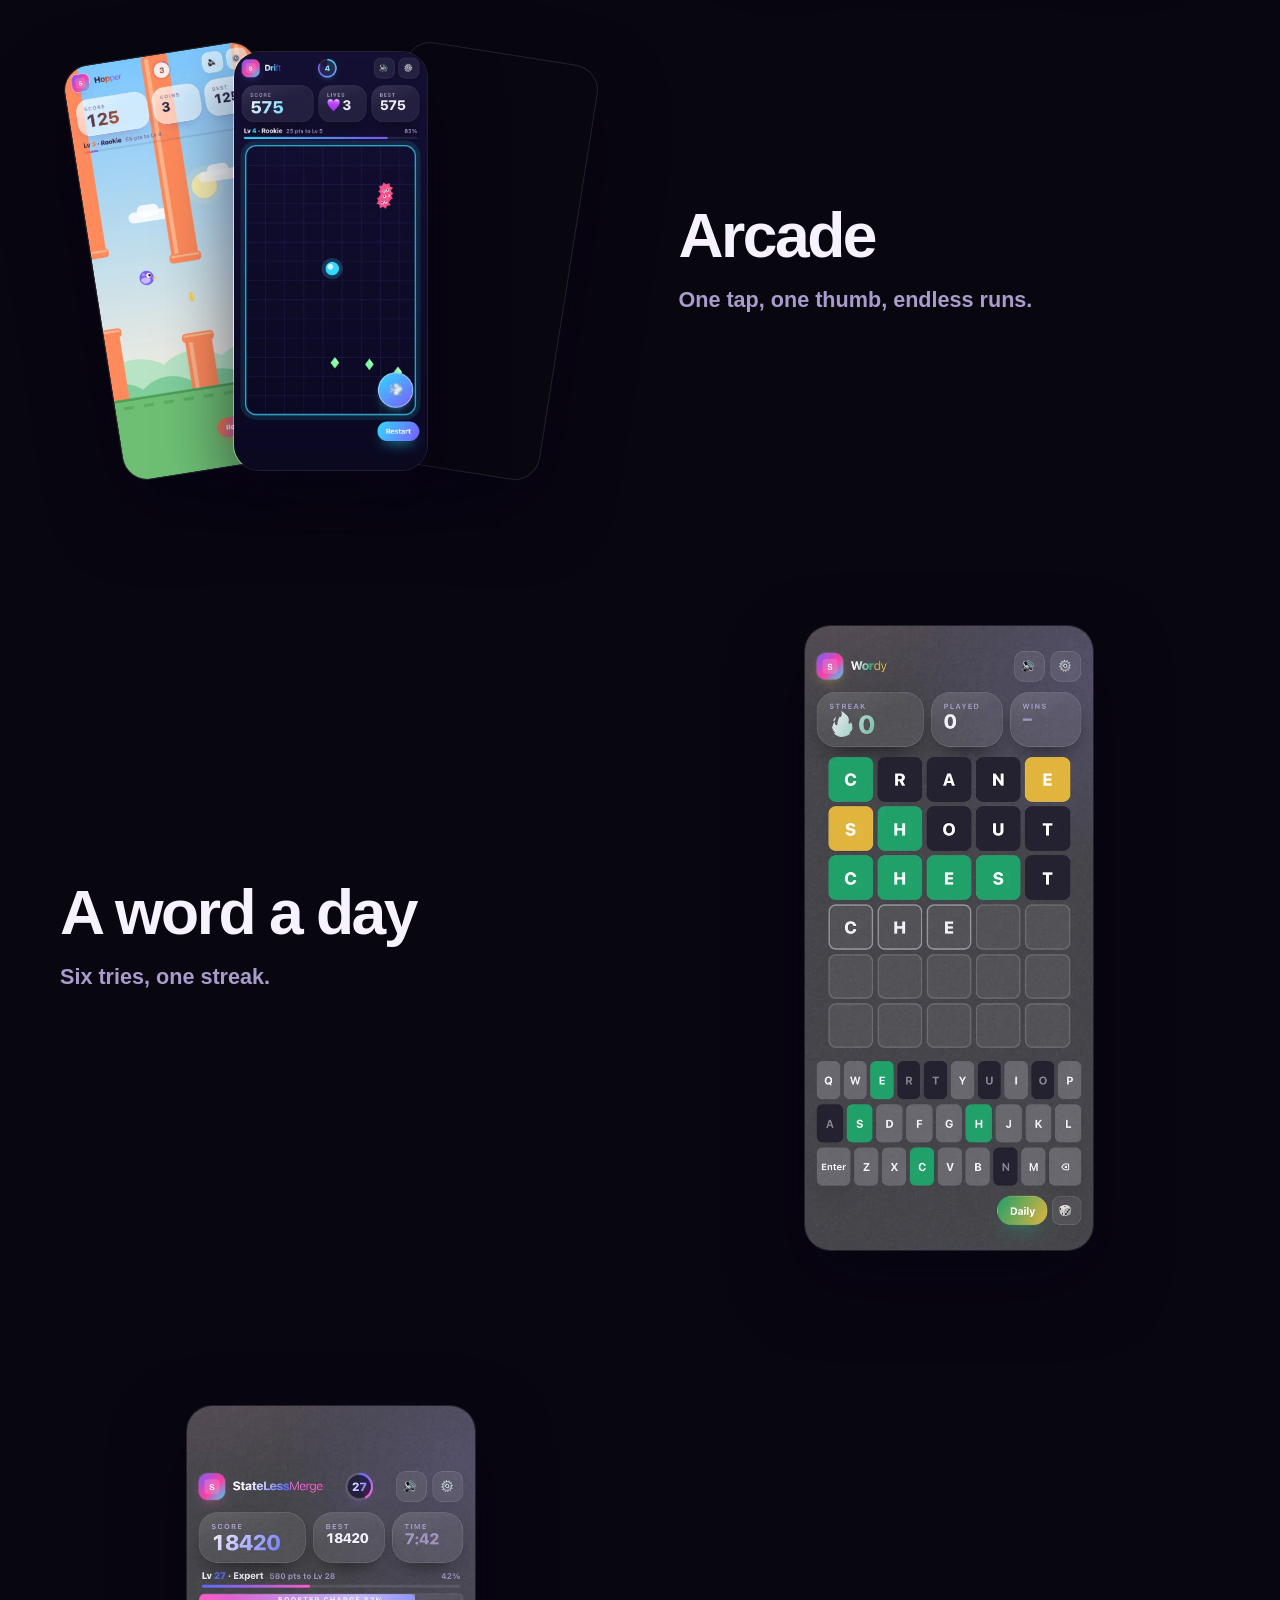
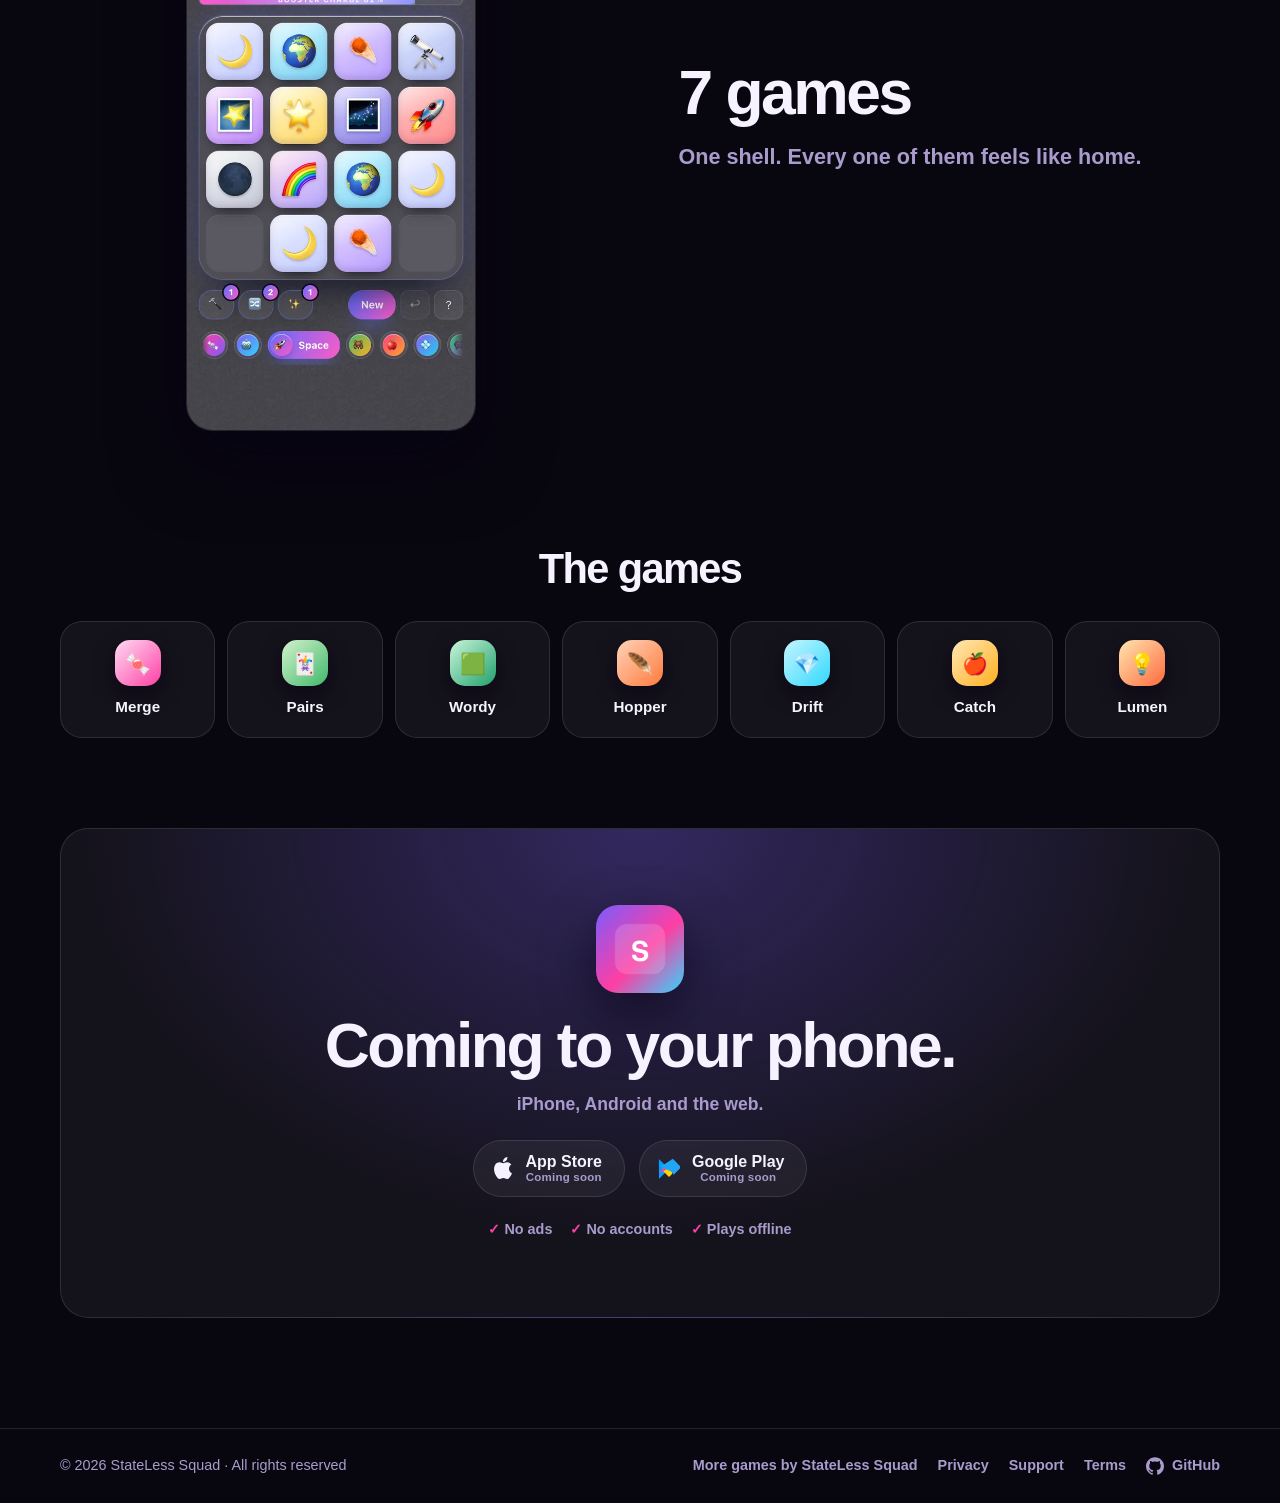
==== commit 370c6817: "Initial commit" ====
--- a/index.html
+++ b/index.html
@@ -4,41 +4,41 @@
   <meta charset="utf-8">
   <meta name="viewport" content="width=device-width, initial-scale=1, viewport-fit=cover">
   <meta name="color-scheme" content="dark">
-  <title>BuildingByTouching — Tap. Build. Glow.</title>
-  <meta name="description" content="3D house builder with a crane. One-finger drag to move the hook, release to drop. Seven themed plots, glowing pieces, quiet synth music. No ads, no accounts, offline.">
+  <title>StateLess Squad — One kit. Every kind of game.</title>
+  <meta name="description" content="Seven games, one shell: puzzles, cards, words, arcade, action, physics and 3D — on iPhone, Android and the web. No ads, no accounts, offline.">
   <meta name="robots" content="index, follow, max-image-preview:large">
-  <meta name="keywords" content="building game, 3d house builder, crane game, one touch, offline game, glow">
-  <link rel="canonical" href="https://statelesssquad.github.io/buildingbytouching-public/">
+  <meta name="keywords" content="games, puzzle, arcade, word game, 3d, offline games">
+  <link rel="canonical" href="https://statelesssquad.github.io/sample-app-skeleton-public/">
   <meta property="og:type" content="website">
   <meta property="og:site_name" content="StateLess Squad">
   <meta property="og:locale" content="en_US">
-  <meta property="og:title" content="BuildingByTouching — Tap. Build. Glow.">
-  <meta property="og:description" content="3D house builder with a crane. One-finger drag to move the hook, release to drop. Seven themed plots, glowing pieces, quiet synth music.">
-  <meta property="og:image" content="https://statelesssquad.github.io/buildingbytouching-public/assets/og.png">
+  <meta property="og:title" content="StateLess Squad — One kit. Every kind of game.">
+  <meta property="og:description" content="Seven games, one shell: puzzles, cards, words, arcade, action, physics and 3D — on iPhone, Android and the web. No ads, no accounts, offline.">
+  <meta property="og:image" content="https://statelesssquad.github.io/sample-app-skeleton-public/assets/og.png">
   <meta property="og:image:width" content="1200">
   <meta property="og:image:height" content="630">
-  <meta property="og:image:alt" content="BuildingByTouching: 3D house builder with glowing crane">
-  <meta property="og:url" content="https://statelesssquad.github.io/buildingbytouching-public/">
+  <meta property="og:image:alt" content="StateLess Squad: One kit. Every kind of game.">
+  <meta property="og:url" content="https://statelesssquad.github.io/sample-app-skeleton-public/">
   <meta name="twitter:card" content="summary_large_image">
-  <meta name="twitter:title" content="BuildingByTouching — Tap. Build. Glow.">
-  <meta name="twitter:description" content="3D house builder with a crane. One-finger drag to move the hook, release to drop.">
-  <meta name="twitter:image" content="https://statelesssquad.github.io/buildingbytouching-public/assets/og.png">
-  <meta name="twitter:image:alt" content="BuildingByTouching: 3D house builder with glowing crane">
-  <meta name="theme-color" content="#0a0a1a">
-  <meta name="apple-mobile-web-app-title" content="BuildingByTouching">
+  <meta name="twitter:title" content="StateLess Squad — One kit. Every kind of game.">
+  <meta name="twitter:description" content="Seven games, one shell: puzzles, cards, words, arcade, action, physics and 3D — on iPhone, Android and the web. No ads, no accounts, offline.">
+  <meta name="twitter:image" content="https://statelesssquad.github.io/sample-app-skeleton-public/assets/og.png">
+  <meta name="twitter:image:alt" content="StateLess Squad: One kit. Every kind of game.">
+  <meta name="theme-color" content="#08060f">
+  <meta name="apple-mobile-web-app-title" content="StateLess Squad">
   <link rel="manifest" href="manifest.webmanifest">
   <link rel="icon" href="assets/favicon.png">
   <link rel="apple-touch-icon" href="assets/icon.png">
   <link rel="preload" as="image" href="assets/shots/hero.webp">
   <link rel="stylesheet" href="assets/style.css">
-  <script type="application/ld+json">{"@context":"https://schema.org","@graph":[{"@type":"Organization","@id":"https://statelesssquad.github.io/buildingbytouching-public/#org","name":"StateLess Squad","url":"https://statelesssquad.github.io/buildingbytouching-public/"},{"@type":"VideoGame","@id":"https://statelesssquad.github.io/buildingbytouching-public/#game","name":"BuildingByTouching","description":"3D house builder with a crane. One-finger drag to move the hook, release to drop. Seven themed plots, glowing pieces, quiet synth music.","url":"https://statelesssquad.github.io/buildingbytouching-public/","image":"https://statelesssquad.github.io/buildingbytouching-public/assets/og.png","screenshot":["https://statelesssquad.github.io/buildingbytouching-public/assets/shots/hero.webp"],"genre":"Puzzle","keywords":"building, 3d, crane, one-touch, glow","inLanguage":"en","gamePlatform":["iOS","Android","Web browser"],"operatingSystem":"iOS, Android, Web","applicationCategory":"GameApplication","isAccessibleForFree":true,"author":{"@id":"https://statelesssquad.github.io/buildingbytouching-public/#org"},"publisher":{"@id":"https://statelesssquad.github.io/buildingbytouching-public/#org"},"offers":{"@type":"Offer","price":"0","priceCurrency":"USD"}}]}</script>
+  <script type="application/ld+json">{"@context":"https://schema.org","@graph":[{"@type":"Organization","@id":"https://statelesssquad.github.io/stateless-squad-game-publisher-public/#org","name":"StateLess Squad","url":"https://statelesssquad.github.io/stateless-squad-game-publisher-public/"},{"@type":"VideoGame","@id":"https://statelesssquad.github.io/sample-app-skeleton-public/#game","name":"StateLess Squad","description":"Seven games, one shell: puzzles, cards, words, arcade, action, physics and 3D — on iPhone, Android and the web. No ads, no accounts, offline.","url":"https://statelesssquad.github.io/sample-app-skeleton-public/","image":"https://statelesssquad.github.io/sample-app-skeleton-public/assets/og.png","screenshot":["https://statelesssquad.github.io/sample-app-skeleton-public/assets/shots/hero.webp","https://statelesssquad.github.io/sample-app-skeleton-public/assets/shots/merge.webp","https://statelesssquad.github.io/sample-app-skeleton-public/assets/shots/lumen.webp","https://statelesssquad.github.io/sample-app-skeleton-public/assets/shots/pairs.webp","https://statelesssquad.github.io/sample-app-skeleton-public/assets/shots/hopper.webp","https://statelesssquad.github.io/sample-app-skeleton-public/assets/shots/drift.webp","https://statelesssquad.github.io/sample-app-skeleton-public/assets/shots/catch.webp","https://statelesssquad.github.io/sample-app-skeleton-public/assets/shots/wordy.webp","https://statelesssquad.github.io/sample-app-skeleton-public/assets/shots/merge-dark.webp"],"genre":"Game collection","keywords":"games, puzzle, arcade, word game, 3d, offline games","inLanguage":"en","gamePlatform":["iOS","Android","Web browser"],"operatingSystem":"iOS, Android, Web","applicationCategory":"GameApplication","isAccessibleForFree":true,"author":{"@id":"https://statelesssquad.github.io/stateless-squad-game-publisher-public/#org"},"publisher":{"@id":"https://statelesssquad.github.io/stateless-squad-game-publisher-public/#org"},"offers":{"@type":"Offer","price":"0","priceCurrency":"USD"},"trailer":{"@type":"VideoObject","name":"StateLess Squad gameplay","description":"One kit. Every kind of game.","thumbnailUrl":"https://statelesssquad.github.io/sample-app-skeleton-public/assets/shots/hero.webp","contentUrl":"https://statelesssquad.github.io/sample-app-skeleton-public/assets/demo.mp4","uploadDate":"2026-10-24"}},{"@type":"BreadcrumbList","itemListElement":[{"@type":"ListItem","position":1,"name":"StateLess Squad","item":"https://statelesssquad.github.io/stateless-squad-game-publisher-public/"},{"@type":"ListItem","position":2,"name":"StateLess Squad","item":"https://statelesssquad.github.io/sample-app-skeleton-public/"}]}]}</script>
 </head>
 <body>
   <svg width="0" height="0" style="position:absolute" aria-hidden="true" focusable="false">
-<symbol id="mark-apple" viewBox="0 0 24 24"><path fill="currentColor" d="M12.152 6.896c-.948 0-2.415-1.078-3.96-1.04-2.04.027-3.91 1.183-4.961 3.014-2.117 3.675-.546 9.103 1.519 12.09 1.013 1.454 2.208 3.09 3.792 3.039 1.52-.065 2.09-.987 3.935-.987 1.831 0 2.35.987 3.96 .948 1.637-.026 2.676-1.48 3.676-2.948 1.156-1.688 1.636-3.325 1.662-3.415-.039-.013-3.182-1.221-3.22-4.857-.026-3.04 2.48-4.494 2.597-4.559-1.429-2.09-3.623-2.324-4.39-2.376-2-.156-3.675 1.09-4.61 1.09zM15.53 3.83c.843-1.012 1.4-2.427 1.245-3.83-1.207.052-2.662.805-3.532 1.818-.78.896-1.454 2.338-1.273 3.714 1.338.104 2.715-.688 3.559-1.701"/></symbol>
-<symbol id="mark-play" viewBox="0 0 24 24"><path fill="#ffb020" d="M1.1 1.4C1 1.7 1 2.1 1 2.6v18.8c0 .5 0 .9 .1 1.2l.1 .1L12 12l.1-.1L1.2 1.3l-.1.1z"/><path fill="#ffd400" d="M15.1 8.4l-3.1-3.1-.1.1L4.3 13l.1 .1 7.6 7.6 3.1-3.1c.8-.8 .8-2 0-2.8l-3-2.7z"/><path fill="#f342a9" d="M15.1 8.4L12 5.3 1.1 16.2c.2 .2 .4 .3 .7 .5l11.2-6.3 2.1-2z"/><path fill="#20a5f7" d="M15.1 15.2L3.9 9.9c-.3-.2-.5-.3-.7-.5L15 1.6c.9-.8 1.6-.5 2 .1l6.9 6.9c.8 .8 .8 2 0 2.8l-6.8 6.8z"/></symbol>
-<symbol id="mark-web" viewBox="0 0 24 24"><path fill="currentColor" d="M12 2a10 10 0 1 0 0 20 10 10 0 0 0 0-20Zm6.9 6h-3a15.7 15.7 0 0 0-1.4-3.6A8 8 0 0 1 18.9 8ZM12 4.1c.8 1.1 1.5 2.4 1.9 3.9h-3.8c.4-1.5 1.1-2.8 1.9-3.9ZM4.3 14a8.2 8.2 0 0 1 0-4h3.4a16.5 16.5 0 0 0 0 4H4.3Zm.8 2h3a15.7 15.7 0 0 0 1.4 3.6A8 8 0 0 1 5.1 16Zm3-8h-3a8 8 0 0 1 4.4-3.6A15.7 15.7 0 0 0 8.1 8ZM12 19.9c-.8-1.1-1.5-2.4-1.9-3.9h3.8c-.4 1.5-1.1 2.8-1.9-3.9Zm2.3-5.9H9.7a14.7 14.7 0 0 1 0-4h4.6a14.7 14.7 0 0 1 0 4Zm.3 5.6a15.7 15.7 0 0 0 1.4-3.6h3a8 8 0 0 1-4.4 3.6Zm1.7-5.6a16.5 16.5 0 0 0 0-4h3.4a8.2 8.2 0 0 1 0 4h-3.4Z"/></symbol>
-<symbol id="mark-github" viewBox="0 0 24 24"><path fill="currentColor" d="M12 .297c-6.63 0-12 5.373-12 12 0 5.303 3.438 9.8 8.205 11.385 .6 .113 .82-.258 .82-.577 0-.285-.01-1.04-.015-2.04-3.338 .724-4.042-1.61-4.042-1.61C4.422 18.07 3.633 17.7 3.633 17.7c-1.087-.744 .084-.729 .084-.729 1.205 .084 1.838 1.236 1.838 1.236 1.07 1.835 2.809 1.305 3.495 .998 .108-.776 .417-1.305 .76-1.605-2.665-.3-5.466-1.332-5.466-5.93 0-1.31 .465-2.38 1.235-3.22-.135-.303-.54-1.523 .105-3.176 0 0 1.005-.322 3.3 1.23 .96-.267 1.98-.399 3-.405 1.02 .006 2.04 .138 3 .405 2.28-1.552 3.285-1.23 3.285-1.23 .645 1.653 .24 2.873 .12 3.176 .765 .84 1.23 1.91 1.23 3.22 0 4.61-2.805 5.625-5.475 5.92 .42 .36 .81 1.096 .81 2.22 0 1.606-.015 2.896-.015 3.286 0 .315 .21 .69 .825 .57C20.565 22.092 24 17.592 24 12.297c0-6.627-5.373-12-12-12"/></symbol>
+<symbol id="mark-apple" viewBox="0 0 24 24"><path fill="currentColor" d="M12.152 6.896c-.948 0-2.415-1.078-3.96-1.04-2.04.027-3.91 1.183-4.961 3.014-2.117 3.675-.546 9.103 1.519 12.09 1.013 1.454 2.208 3.09 3.792 3.039 1.52-.065 2.09-.987 3.935-.987 1.831 0 2.35.987 3.96.948 1.637-.026 2.676-1.48 3.676-2.948 1.156-1.688 1.636-3.325 1.662-3.415-.039-.013-3.182-1.221-3.22-4.857-.026-3.04 2.48-4.494 2.597-4.559-1.429-2.09-3.623-2.324-4.39-2.376-2-.156-3.675 1.09-4.61 1.09zM15.53 3.83c.843-1.012 1.4-2.427 1.245-3.83-1.207.052-2.662.805-3.532 1.818-.78.896-1.454 2.338-1.273 3.714 1.338.104 2.715-.688 3.559-1.701"/></symbol>
+<symbol id="mark-play" viewBox="0 0 24 24"><path fill="#00A0FF" d="M1.1 1.4C1 1.7 1 2.1 1 2.6v18.8c0 .5 0 .9.1 1.2l.1.1L12 12l.1-.1L1.2 1.3l-.1.1z"/><path fill="#FFD400" d="M15.1 8.4l-3.1-3.1-.1.1L4.3 13l.1.1 7.6 7.6 3.1-3.1c.8-.8.8-2 0-2.8l-3-2.7z"/><path fill="#F342A9" d="M15.1 8.4L12 5.3 1.1 16.2c.2.2.4.3.7.5l11.2-6.3 2.1-2z"/><path fill="#20A5F7" d="M15.1 15.2L3.9 9.9c-.3-.2-.5-.3-.7-.5L15 1.6c.9-.8 1.6-.5 2 .1l6.9 6.9c.8.8.8 2 0 2.8l-6.8 6.8z"/></symbol>
+<symbol id="mark-web" viewBox="0 0 24 24"><path fill="currentColor" d="M12 2a10 10 0 1 0 0 20 10 10 0 0 0 0-20Zm6.9 6h-3a15.7 15.7 0 0 0-1.4-3.6A8 8 0 0 1 18.9 8ZM12 4.1c.8 1.1 1.5 2.4 1.9 3.9h-3.8c.4-1.5 1.1-2.8 1.9-3.9ZM4.3 14a8.2 8.2 0 0 1 0-4h3.4a16.5 16.5 0 0 0 0 4H4.3Zm.8 2h3a15.7 15.7 0 0 0 1.4 3.6A8 8 0 0 1 5.1 16Zm3-8h-3a8 8 0 0 1 4.4-3.6A15.7 15.7 0 0 0 8.1 8ZM12 19.9c-.8-1.1-1.5-2.4-1.9-3.9h3.8c-.4 1.5-1.1 2.8-1.9 3.9Zm2.3-5.9H9.7a14.7 14.7 0 0 1 0-4h4.6a14.7 14.7 0 0 1 0 4Zm.3 5.6a15.7 15.7 0 0 0 1.4-3.6h3a8 8 0 0 1-4.4 3.6Zm1.7-5.6a16.5 16.5 0 0 0 0-4h3.4a8.2 8.2 0 0 1 0 4h-3.4Z"/></symbol>
+<symbol id="mark-github" viewBox="0 0 24 24"><path fill="currentColor" d="M12 .297c-6.63 0-12 5.373-12 12 0 5.303 3.438 9.8 8.205 11.385.6.113.82-.258.82-.577 0-.285-.01-1.04-.015-2.04-3.338.724-4.042-1.61-4.042-1.61C4.422 18.07 3.633 17.7 3.633 17.7c-1.087-.744.084-.729.084-.729 1.205.084 1.838 1.236 1.838 1.236 1.07 1.835 2.809 1.305 3.495.998.108-.776.417-1.305.76-1.605-2.665-.3-5.466-1.332-5.466-5.93 0-1.31.465-2.38 1.235-3.22-.135-.303-.54-1.523.105-3.176 0 0 1.005-.322 3.3 1.23.96-.267 1.98-.399 3-.405 1.02.006 2.04.138 3 .405 2.28-1.552 3.285-1.23 3.285-1.23.645 1.653.24 2.873.12 3.176.765.84 1.23 1.91 1.23 3.22 0 4.61-2.805 5.625-5.475 5.92.42.36.81 1.096.81 2.22 0 1.606-.015 2.896-.015 3.286 0 .315.21.69.825.57C20.565 22.092 24 17.592 24 12.297c0-6.627-5.373-12-12-12"/></symbol>
 </svg>
   <div class="aurora" aria-hidden="true"></div>
   <div class="grain" aria-hidden="true"></div>
@@ -46,20 +46,20 @@
     <div class="wrap">
       <a class="logo" href="./">
         <img src="assets/icon.png" alt="" width="34" height="34">
-        BuildingByTouching
+        StateLess Squad
       </a>
-      <a class="btn btn-ghost" href="#get">Play the game</a>
+      <a class="btn btn-ghost" href="#get">Get the game</a>
     </div>
   </header>
   <main id="top"><section class="hero">
     <div class="wrap">
       <div class="hero-copy">
-        <h1 style="--chars:18">BuildingBy<span class="grad">Touching</span></h1>
-        <p class="lede">Tap. Build. Glow.</p>
-        <p class="subtitle">3D house builder with a crane. One-finger drag to move the hook, release to drop.</p>
+        <h1 style="--chars:14">StateLess<span class="grad">Squad</span></h1>
+        <p class="lede">One kit. Every kind of game.</p>
         <div class="stores">
-    <span class="store"><svg class="mark mark-web" aria-hidden="true"><use href="#mark-web"/></svg><span>Play on the web<small>Open in browser</small></span></span>
-    <span class="store"><svg class="mark mark-github" aria-hidden="true"><use href="#mark-github"/></svg><span>Source<small>GitHub repo</small></span></span>
+    <span class="store"><svg class="mark mark-apple" aria-hidden="true"><use href="#mark-apple"/></svg><span>App Store<small>Coming soon</small></span></span>
+    <span class="store"><svg class="mark" aria-hidden="true"><use href="#mark-play"/></svg><span>Google Play<small>Coming soon</small></span></span>
+    
   </div>
       </div>
       <div class="hero-media">
@@ -67,7 +67,7 @@
         <img class="peek peek-r" src="assets/shots/peek-r.webp" alt="" width="560" height="1214" loading="lazy" decoding="async">
         <div class="phone">
           <span class="notch" aria-hidden="true"></span>
-          <video poster="assets/shots/hero.webp" autoplay muted loop playsinline preload="none" aria-label="BuildingByTouching gameplay">
+          <video poster="assets/shots/hero.webp" autoplay muted loop playsinline preload="none" aria-label="StateLess Squad gameplay">
               <source src="assets/demo-mobile.mp4" media="(max-width: 640px)" type="video/mp4">
               <source src="assets/demo.mp4" type="video/mp4">
             </video>
@@ -77,43 +77,53 @@
     </div>
   </section><section class="rules" aria-label="How to play">
     <div class="wrap">
-      <div class="rule reveal"><span aria-hidden="true">👆</span> Drag anywhere</div><div class="rule reveal"><span aria-hidden="true">🏗️</span> Move the hook</div><div class="rule reveal"><span aria-hidden="true">📦</span> Release to drop</div>
+      <div class="rule reveal"><span aria-hidden="true">🎮</span> Play</div><div class="rule reveal"><span aria-hidden="true">📱</span> Anywhere</div><div class="rule reveal"><span aria-hidden="true">🚫</span> No ads</div>
     </div>
   </section><section class="feature">
       <div class="wrap">
         <div class="feature-copy reveal">
-          <h2>Seven plots, seven moods</h2>
-          <p>Suburban, seaside, alpine, desert, neon city, moon base, orbital ring. Each with its own light, palette, and piece set.</p>
+          <h2>Puzzles</h2>
+          <p>Merge, flip, light every tile.</p>
         </div>
         <div class="feature-art reveal">
-          <div class="fan"><img src="assets/shots/merge.webp" alt="Plot: suburban" width="560" height="1214" loading="lazy" decoding="async"><img src="assets/shots/lumen.webp" alt="Plot: neon city" width="560" height="1214" loading="lazy" decoding="async"><img src="assets/shots/pairs.webp" alt="Plot: moon base" width="560" height="1214" loading="lazy" decoding="async"></div>
+          <div class="fan"><img src="assets/shots/merge.webp" alt="Puzzles: merge" width="560" height="1214" loading="lazy" decoding="async"><img src="assets/shots/lumen.webp" alt="Puzzles: lumen" width="560" height="1214" loading="lazy" decoding="async"><img src="assets/shots/pairs.webp" alt="Puzzles: pairs" width="560" height="1214" loading="lazy" decoding="async"></div>
         </div>
       </div>
     </section><section class="feature feature-flip">
       <div class="wrap">
         <div class="feature-copy reveal">
-          <h2>Glowing pieces</h2>
-          <p>Emissive outlines, interior window glow, warm amber lights on deep indigo night. Watch your house come alive as you build.</p>
+          <h2>Arcade</h2>
+          <p>One tap, one thumb, endless runs.</p>
         </div>
         <div class="feature-art reveal">
-          <div class="single"><img src="assets/shots/merge-dark.webp" alt="Glowing house at night" width="560" height="1214" loading="lazy" decoding="async"></div>
+          <div class="fan"><img src="assets/shots/hopper.webp" alt="Arcade: hopper" width="560" height="1214" loading="lazy" decoding="async"><img src="assets/shots/drift.webp" alt="Arcade: drift" width="560" height="1214" loading="lazy" decoding="async"><img src="assets/shots/catch.webp" alt="Arcade: catch" width="560" height="1214" loading="lazy" decoding="async"></div>
         </div>
       </div>
     </section><section class="feature">
       <div class="wrap">
         <div class="feature-copy reveal">
-          <h2>Quiet synth music</h2>
-          <p>Soft chords and gentle effects that respond to your touches. No loud noises, no stress — just building.</p>
+          <h2>A word a day</h2>
+          <p>Six tries, one streak.</p>
         </div>
         <div class="feature-art reveal">
-          <div class="single"><img src="assets/shots/wordy.webp" alt="Quiet synth" width="560" height="1214" loading="lazy" decoding="async"></div>
+          <div class="single"><img src="assets/shots/wordy.webp" alt="A word a day" width="560" height="1214" loading="lazy" decoding="async"></div>
         </div>
       </div>
-    </section><section class="worlds" aria-label="The plots">
+    </section><section class="feature feature-flip">
+      <div class="wrap">
+        <div class="feature-copy reveal">
+          <h2><span data-count="7">7</span> games</h2>
+          <p>One shell. Every one of them feels like home.</p>
+        </div>
+        <div class="feature-art reveal">
+          <div class="single"><img src="assets/shots/merge-dark.webp" alt="7 games" width="560" height="1214" loading="lazy" decoding="async"></div>
+        </div>
+      </div>
+    </section><section class="worlds" aria-label="The games">
     <div class="wrap">
-      <h2 class="section-title reveal">The plots</h2>
+      <h2 class="section-title reveal">The games</h2>
       <div class="shelf" style="--wide:7;--narrow:4">
-        <div class="world reveal"><span class="dot" style="background:linear-gradient(135deg,#d4f2cd,#3fb96b)">🏘️</span>Suburban</div><div class="world reveal"><span class="dot" style="background:linear-gradient(135deg,#c8f5dc,#22a06b)">🌊</span>Seaside</div><div class="world reveal"><span class="dot" style="background:linear-gradient(135deg,#ffe7b4,#ffb020)">❄️</span>Alpine</div><div class="world reveal"><span class="dot" style="background:linear-gradient(135deg,#ffd3b8,#ff7a3d)">🏜️</span>Desert</div><div class="world reveal"><span class="dot" style="background:linear-gradient(135deg,#d4f2cd,#7c5cff)">🌃</span>Neon City</div><div class="world reveal"><span class="dot" style="background:linear-gradient(135deg,#c6f6ff,#31d8ff)">🌕</span>Moon Base</div><div class="world reveal"><span class="dot" style="background:linear-gradient(135deg,#ffdcf4,#ff3fa4)">🪐</span>Orbital Ring</div>
+        <div class="world reveal"><span class="dot" style="background:linear-gradient(135deg,#ffdcf4,#ff3fa4)">🍬</span>Merge</div><div class="world reveal"><span class="dot" style="background:linear-gradient(135deg,#d4f2cd,#3fb96b)">🃏</span>Pairs</div><div class="world reveal"><span class="dot" style="background:linear-gradient(135deg,#c8f5dc,#22a06b)">🟩</span>Wordy</div><div class="world reveal"><span class="dot" style="background:linear-gradient(135deg,#ffd3b8,#ff7a3d)">🪶</span>Hopper</div><div class="world reveal"><span class="dot" style="background:linear-gradient(135deg,#c6f6ff,#31d8ff)">💎</span>Drift</div><div class="world reveal"><span class="dot" style="background:linear-gradient(135deg,#ffe7b4,#ffb020)">🍎</span>Catch</div><div class="world reveal"><span class="dot" style="background:linear-gradient(135deg,#ffe6b0,#ff6a3d)">💡</span>Lumen</div>
       </div>
     </div>
   </section><section id="get" class="get">
@@ -123,7 +133,8 @@
       <p class="get-line">iPhone, Android and the web.</p>
       <div class="stores">
     <span class="store"><svg class="mark mark-apple" aria-hidden="true"><use href="#mark-apple"/></svg><span>App Store<small>Coming soon</small></span></span>
-    <span class="store"><svg class="mark mark-play" aria-hidden="true"><use href="#mark-play"/></svg><span>Google Play<small>Coming soon</small></span></span>
+    <span class="store"><svg class="mark" aria-hidden="true"><use href="#mark-play"/></svg><span>Google Play<small>Coming soon</small></span></span>
+    
   </div>
       <ul class="promises"><li>No ads</li><li>No accounts</li><li>Plays offline</li></ul>
     </div>
@@ -132,11 +143,11 @@
     <div class="wrap">
       <span>&copy; 2026 StateLess Squad · All rights reserved</span>
       <nav aria-label="Legal">
-        <a href="https://github.com/StatelessSquad/buildingbytouching">Game repo</a>
-        <a href="https://github.com/StatelessSquad/buildingbytouching-public">Page repo</a>
+        <a href="https://statelesssquad.github.io/stateless-squad-game-publisher-public/">More games by StateLess Squad</a>
         <a href="privacy/">Privacy</a>
         <a href="support/">Support</a>
         <a href="terms/">Terms</a>
+        <a href="https://github.com/StatelessSquad/sample-app-skeleton-public"><svg class="mark" aria-hidden="true"><use href="#mark-github"/></svg>GitHub</a>
       </nav>
     </div>
   </footer>
--- a/assets/style.css
+++ b/assets/style.css
@@ -1,23 +1,21 @@
-/* The product page — BuildingByTouching.
- *
- * Art direction: deep indigo night + warm amber lights (dark).
- * Pastel dawn + crisp shadows (light).
+/* The product page — StateLess-Cube's public page, as a template.
  *
  * The same lessons as the games apply: no blur filters on big surfaces, no
  * animated shadows, motion on the compositor only (transform / opacity).
+ * The generator writes the game's colours into the tokens at the top.
  */
 
 :root {
-  --accent: #ffb020;
-  --accent2: #ff7a3d;
-  --accent3: #d4f2cd;
+  --accent: #ff3fa4;
+  --accent2: #7c5cff;
+  --accent3: #31d8ff;
   --grad: linear-gradient(110deg, var(--accent), var(--accent2) 52%, var(--accent3));
   --radius: 28px;
   --ease: cubic-bezier(0.2, 0.8, 0.2, 1);
   --max: 1160px;
   --pad: clamp(20px, 5vw, 40px);
-  --bg: #0a0a1a;
-  --bg2: #100e2a;
+  --bg: #08060f;
+  --bg2: #150e2e;
   --surface: rgba(255, 255, 255, 0.05);
   --surface-2: rgba(255, 255, 255, 0.1);
   --border: rgba(255, 255, 255, 0.11);
@@ -25,7 +23,7 @@
   --text-2: #ddd6f3;
   --muted: #a99ccd;
   --shadow: rgba(8, 4, 24, 0.6);
-  --phone: linear-gradient(160deg, #14102d, #0a0a1a 45%, #1a153a);
+  --phone: linear-gradient(160deg, #3b3160, #16122a 45%, #2a2347);
   --glow: 32%;
   --grain: 0.3;
   color-scheme: dark;
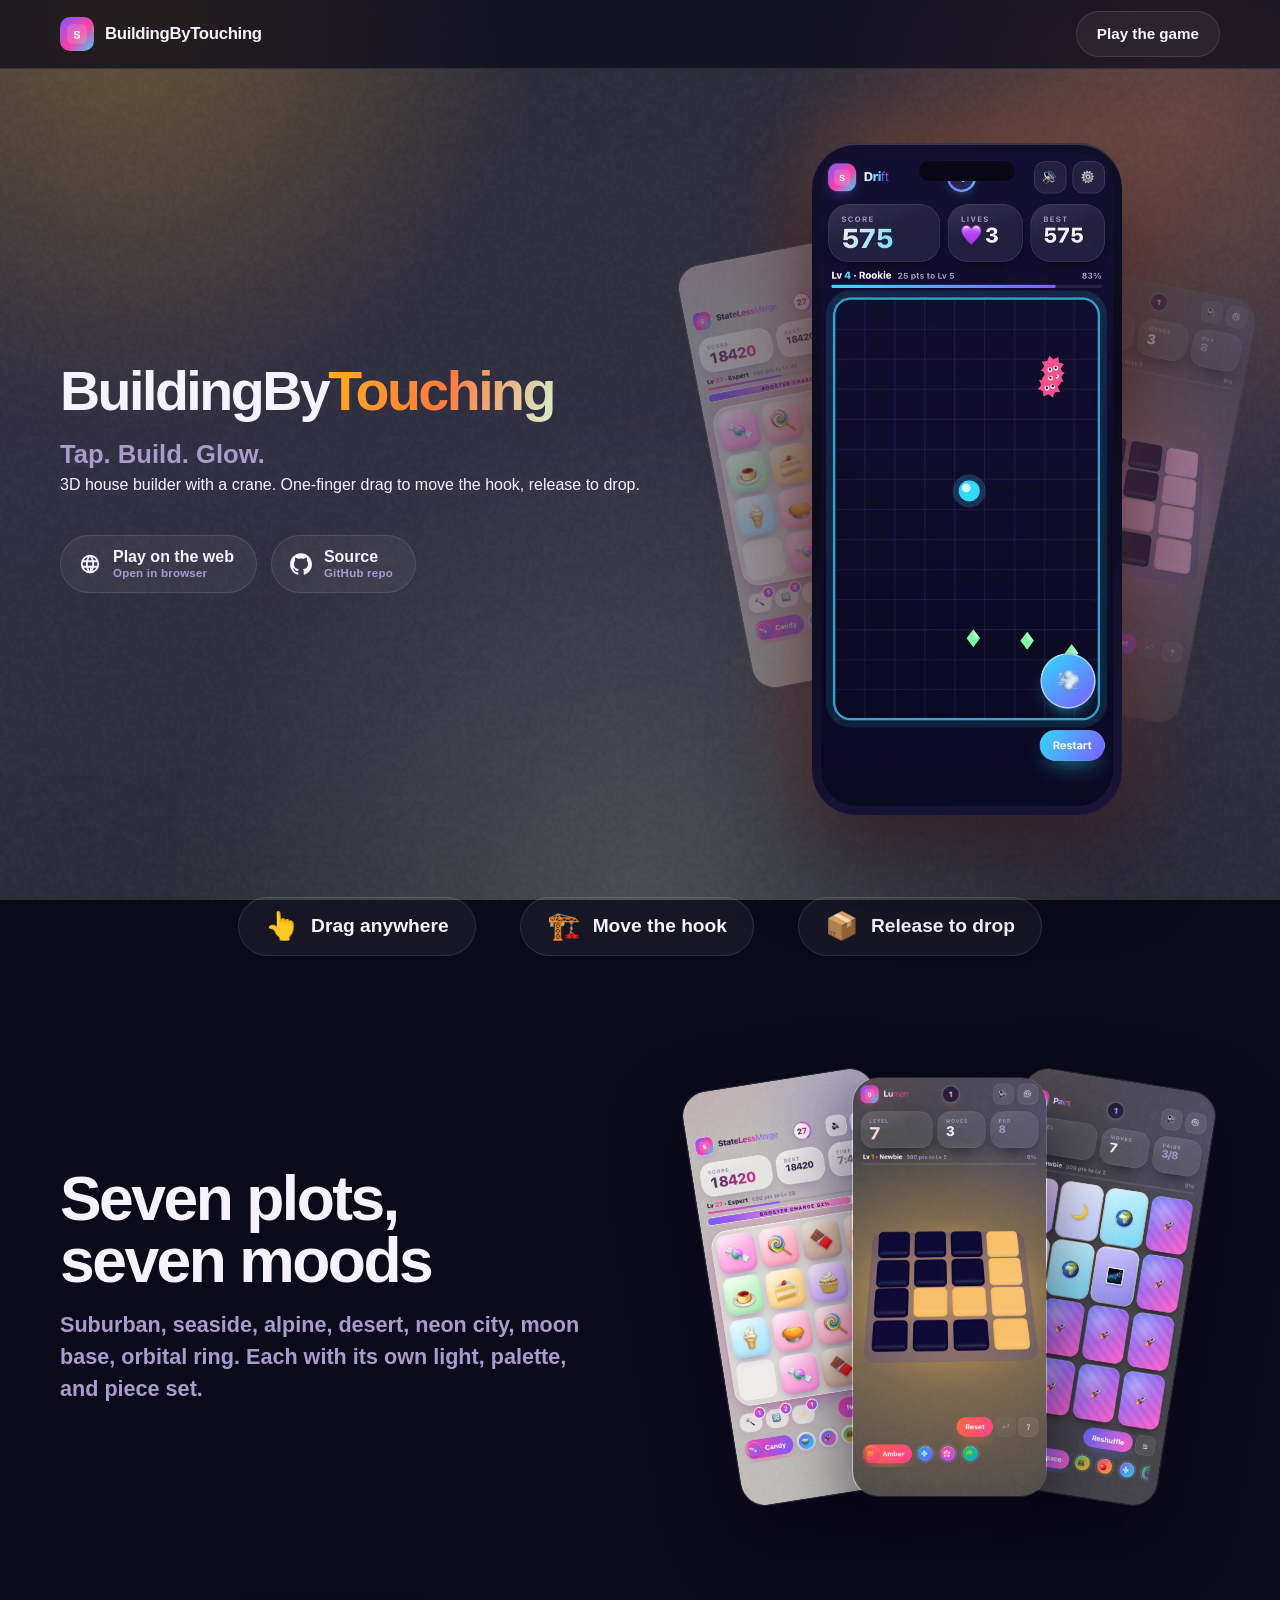
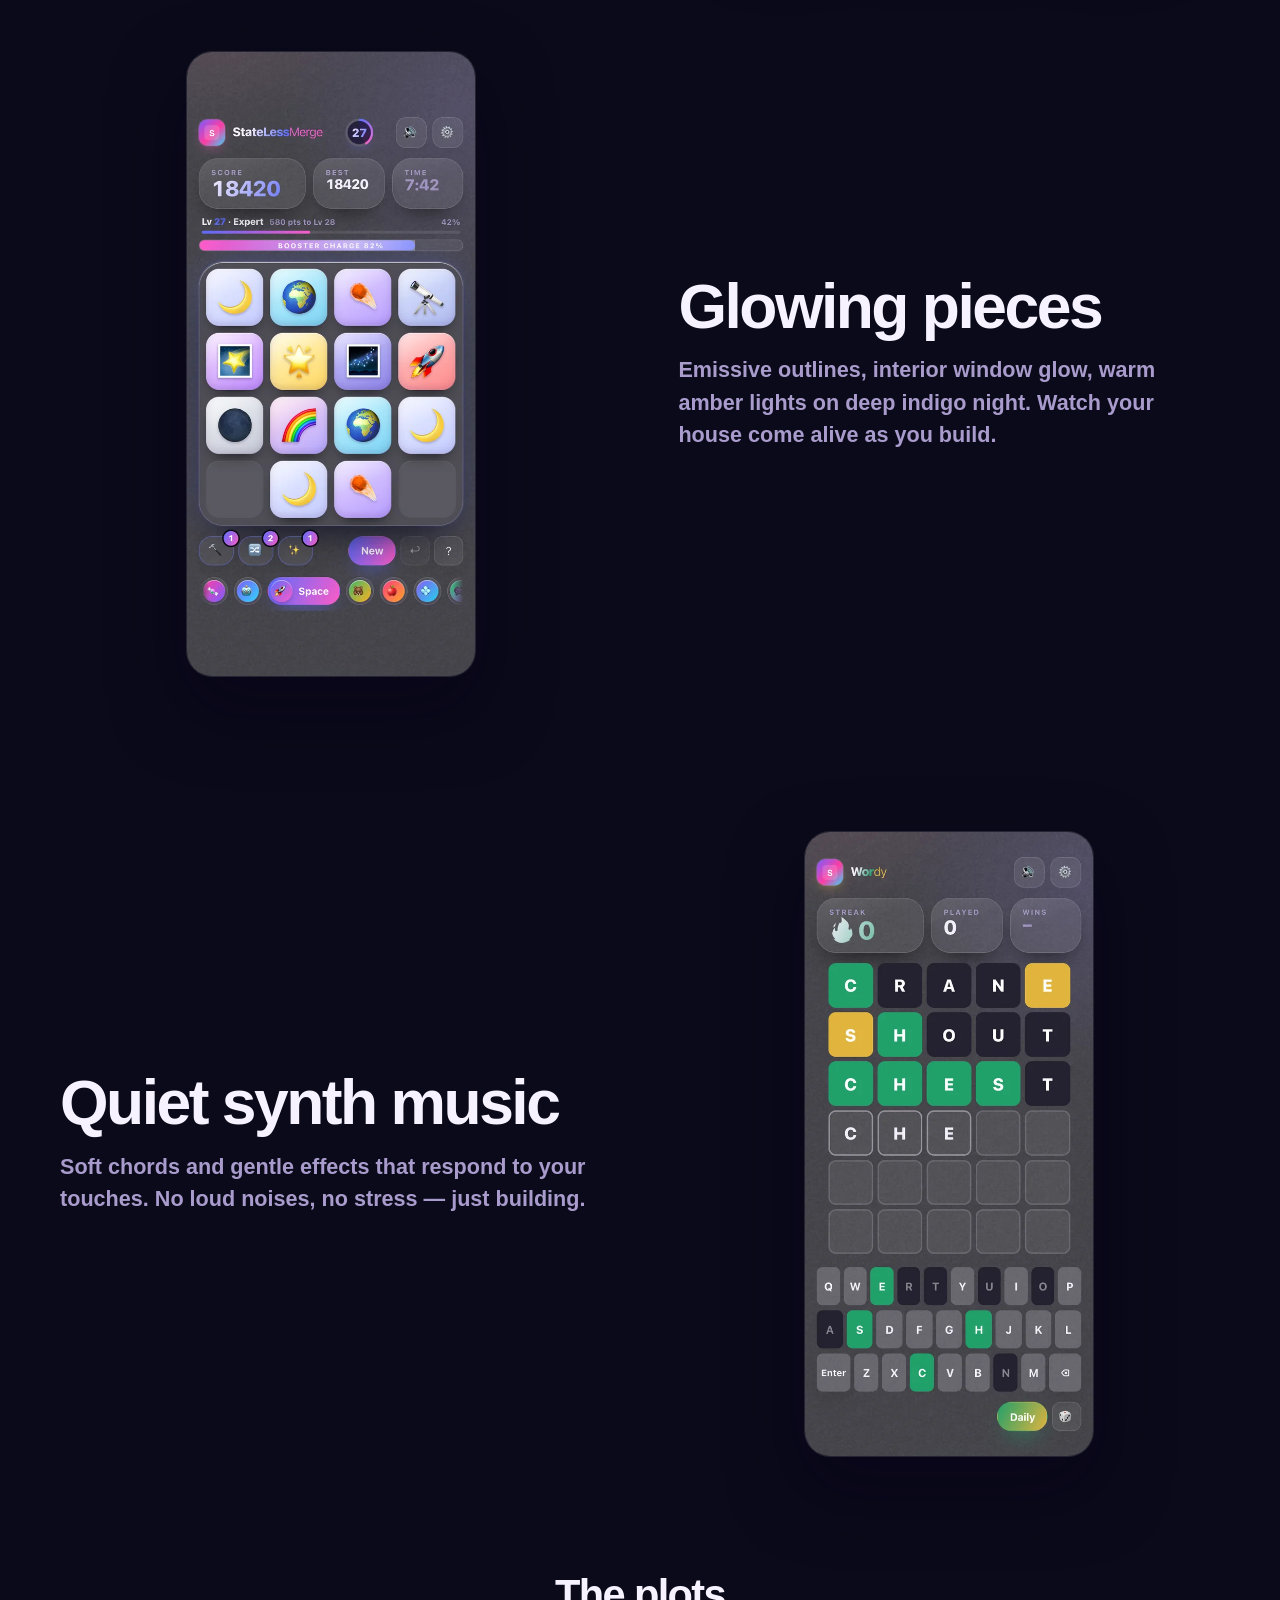
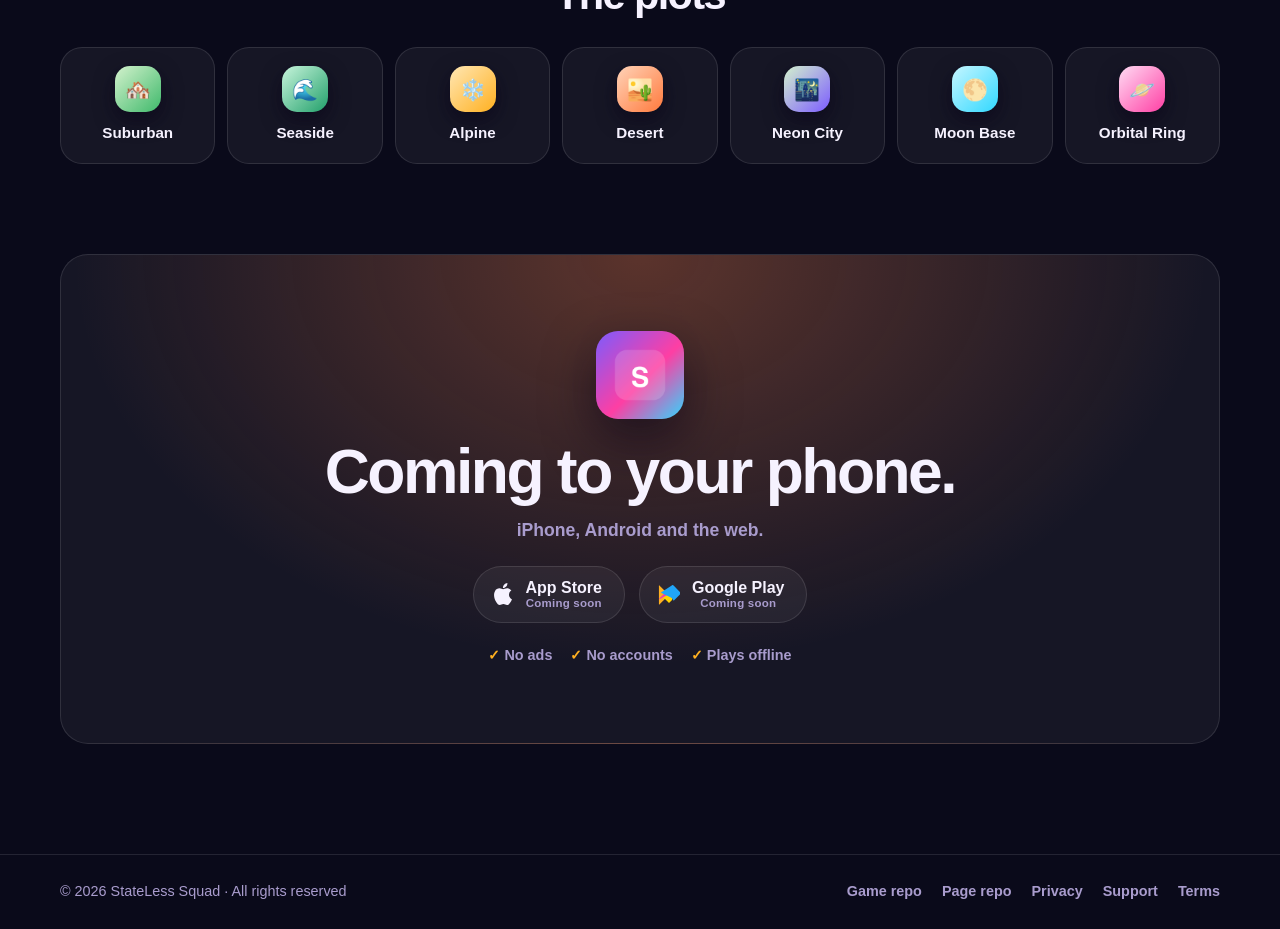
==== commit 7c0ff7cb: "Merge 777340ddf8e214522875e26f8e01908e05c83f6f into 370c6817c4ccc6c2ac6708da6a021e6beae458d4" ====
--- a/index.html
+++ b/index.html
@@ -4,41 +4,41 @@
   <meta charset="utf-8">
   <meta name="viewport" content="width=device-width, initial-scale=1, viewport-fit=cover">
   <meta name="color-scheme" content="dark">
-  <title>StateLess Squad — One kit. Every kind of game.</title>
-  <meta name="description" content="Seven games, one shell: puzzles, cards, words, arcade, action, physics and 3D — on iPhone, Android and the web. No ads, no accounts, offline.">
+  <title>BuildingByTouching — Tap. Build. Glow.</title>
+  <meta name="description" content="3D house builder with a crane. One-finger drag to move the hook, release to drop. Seven themed plots, glowing pieces, quiet synth music. No ads, no accounts, offline.">
   <meta name="robots" content="index, follow, max-image-preview:large">
-  <meta name="keywords" content="games, puzzle, arcade, word game, 3d, offline games">
-  <link rel="canonical" href="https://statelesssquad.github.io/sample-app-skeleton-public/">
+  <meta name="keywords" content="building game, 3d house builder, crane game, one touch, offline game, glow">
+  <link rel="canonical" href="https://statelesssquad.github.io/buildingbytouching-public/">
   <meta property="og:type" content="website">
   <meta property="og:site_name" content="StateLess Squad">
   <meta property="og:locale" content="en_US">
-  <meta property="og:title" content="StateLess Squad — One kit. Every kind of game.">
-  <meta property="og:description" content="Seven games, one shell: puzzles, cards, words, arcade, action, physics and 3D — on iPhone, Android and the web. No ads, no accounts, offline.">
-  <meta property="og:image" content="https://statelesssquad.github.io/sample-app-skeleton-public/assets/og.png">
+  <meta property="og:title" content="BuildingByTouching — Tap. Build. Glow.">
+  <meta property="og:description" content="3D house builder with a crane. One-finger drag to move the hook, release to drop. Seven themed plots, glowing pieces, quiet synth music.">
+  <meta property="og:image" content="https://statelesssquad.github.io/buildingbytouching-public/assets/og.png">
   <meta property="og:image:width" content="1200">
   <meta property="og:image:height" content="630">
-  <meta property="og:image:alt" content="StateLess Squad: One kit. Every kind of game.">
-  <meta property="og:url" content="https://statelesssquad.github.io/sample-app-skeleton-public/">
+  <meta property="og:image:alt" content="BuildingByTouching: 3D house builder with glowing crane">
+  <meta property="og:url" content="https://statelesssquad.github.io/buildingbytouching-public/">
   <meta name="twitter:card" content="summary_large_image">
-  <meta name="twitter:title" content="StateLess Squad — One kit. Every kind of game.">
-  <meta name="twitter:description" content="Seven games, one shell: puzzles, cards, words, arcade, action, physics and 3D — on iPhone, Android and the web. No ads, no accounts, offline.">
-  <meta name="twitter:image" content="https://statelesssquad.github.io/sample-app-skeleton-public/assets/og.png">
-  <meta name="twitter:image:alt" content="StateLess Squad: One kit. Every kind of game.">
-  <meta name="theme-color" content="#08060f">
-  <meta name="apple-mobile-web-app-title" content="StateLess Squad">
+  <meta name="twitter:title" content="BuildingByTouching — Tap. Build. Glow.">
+  <meta name="twitter:description" content="3D house builder with a crane. One-finger drag to move the hook, release to drop.">
+  <meta name="twitter:image" content="https://statelesssquad.github.io/buildingbytouching-public/assets/og.png">
+  <meta name="twitter:image:alt" content="BuildingByTouching: 3D house builder with glowing crane">
+  <meta name="theme-color" content="#0a0a1a">
+  <meta name="apple-mobile-web-app-title" content="BuildingByTouching">
   <link rel="manifest" href="manifest.webmanifest">
   <link rel="icon" href="assets/favicon.png">
   <link rel="apple-touch-icon" href="assets/icon.png">
   <link rel="preload" as="image" href="assets/shots/hero.webp">
   <link rel="stylesheet" href="assets/style.css">
-  <script type="application/ld+json">{"@context":"https://schema.org","@graph":[{"@type":"Organization","@id":"https://statelesssquad.github.io/stateless-squad-game-publisher-public/#org","name":"StateLess Squad","url":"https://statelesssquad.github.io/stateless-squad-game-publisher-public/"},{"@type":"VideoGame","@id":"https://statelesssquad.github.io/sample-app-skeleton-public/#game","name":"StateLess Squad","description":"Seven games, one shell: puzzles, cards, words, arcade, action, physics and 3D — on iPhone, Android and the web. No ads, no accounts, offline.","url":"https://statelesssquad.github.io/sample-app-skeleton-public/","image":"https://statelesssquad.github.io/sample-app-skeleton-public/assets/og.png","screenshot":["https://statelesssquad.github.io/sample-app-skeleton-public/assets/shots/hero.webp","https://statelesssquad.github.io/sample-app-skeleton-public/assets/shots/merge.webp","https://statelesssquad.github.io/sample-app-skeleton-public/assets/shots/lumen.webp","https://statelesssquad.github.io/sample-app-skeleton-public/assets/shots/pairs.webp","https://statelesssquad.github.io/sample-app-skeleton-public/assets/shots/hopper.webp","https://statelesssquad.github.io/sample-app-skeleton-public/assets/shots/drift.webp","https://statelesssquad.github.io/sample-app-skeleton-public/assets/shots/catch.webp","https://statelesssquad.github.io/sample-app-skeleton-public/assets/shots/wordy.webp","https://statelesssquad.github.io/sample-app-skeleton-public/assets/shots/merge-dark.webp"],"genre":"Game collection","keywords":"games, puzzle, arcade, word game, 3d, offline games","inLanguage":"en","gamePlatform":["iOS","Android","Web browser"],"operatingSystem":"iOS, Android, Web","applicationCategory":"GameApplication","isAccessibleForFree":true,"author":{"@id":"https://statelesssquad.github.io/stateless-squad-game-publisher-public/#org"},"publisher":{"@id":"https://statelesssquad.github.io/stateless-squad-game-publisher-public/#org"},"offers":{"@type":"Offer","price":"0","priceCurrency":"USD"},"trailer":{"@type":"VideoObject","name":"StateLess Squad gameplay","description":"One kit. Every kind of game.","thumbnailUrl":"https://statelesssquad.github.io/sample-app-skeleton-public/assets/shots/hero.webp","contentUrl":"https://statelesssquad.github.io/sample-app-skeleton-public/assets/demo.mp4","uploadDate":"2026-10-24"}},{"@type":"BreadcrumbList","itemListElement":[{"@type":"ListItem","position":1,"name":"StateLess Squad","item":"https://statelesssquad.github.io/stateless-squad-game-publisher-public/"},{"@type":"ListItem","position":2,"name":"StateLess Squad","item":"https://statelesssquad.github.io/sample-app-skeleton-public/"}]}]}</script>
+  <script type="application/ld+json">{"@context":"https://schema.org","@graph":[{"@type":"Organization","@id":"https://statelesssquad.github.io/buildingbytouching-public/#org","name":"StateLess Squad","url":"https://statelesssquad.github.io/buildingbytouching-public/"},{"@type":"VideoGame","@id":"https://statelesssquad.github.io/buildingbytouching-public/#game","name":"BuildingByTouching","description":"3D house builder with a crane. One-finger drag to move the hook, release to drop. Seven themed plots, glowing pieces, quiet synth music.","url":"https://statelesssquad.github.io/buildingbytouching-public/","image":"https://statelesssquad.github.io/buildingbytouching-public/assets/og.png","screenshot":["https://statelesssquad.github.io/buildingbytouching-public/assets/shots/hero.webp"],"genre":"Puzzle","keywords":"building, 3d, crane, one-touch, glow","inLanguage":"en","gamePlatform":["iOS","Android","Web browser"],"operatingSystem":"iOS, Android, Web","applicationCategory":"GameApplication","isAccessibleForFree":true,"author":{"@id":"https://statelesssquad.github.io/buildingbytouching-public/#org"},"publisher":{"@id":"https://statelesssquad.github.io/buildingbytouching-public/#org"},"offers":{"@type":"Offer","price":"0","priceCurrency":"USD"}}]}</script>
 </head>
 <body>
   <svg width="0" height="0" style="position:absolute" aria-hidden="true" focusable="false">
-<symbol id="mark-apple" viewBox="0 0 24 24"><path fill="currentColor" d="M12.152 6.896c-.948 0-2.415-1.078-3.96-1.04-2.04.027-3.91 1.183-4.961 3.014-2.117 3.675-.546 9.103 1.519 12.09 1.013 1.454 2.208 3.09 3.792 3.039 1.52-.065 2.09-.987 3.935-.987 1.831 0 2.35.987 3.96.948 1.637-.026 2.676-1.48 3.676-2.948 1.156-1.688 1.636-3.325 1.662-3.415-.039-.013-3.182-1.221-3.22-4.857-.026-3.04 2.48-4.494 2.597-4.559-1.429-2.09-3.623-2.324-4.39-2.376-2-.156-3.675 1.09-4.61 1.09zM15.53 3.83c.843-1.012 1.4-2.427 1.245-3.83-1.207.052-2.662.805-3.532 1.818-.78.896-1.454 2.338-1.273 3.714 1.338.104 2.715-.688 3.559-1.701"/></symbol>
-<symbol id="mark-play" viewBox="0 0 24 24"><path fill="#00A0FF" d="M1.1 1.4C1 1.7 1 2.1 1 2.6v18.8c0 .5 0 .9.1 1.2l.1.1L12 12l.1-.1L1.2 1.3l-.1.1z"/><path fill="#FFD400" d="M15.1 8.4l-3.1-3.1-.1.1L4.3 13l.1.1 7.6 7.6 3.1-3.1c.8-.8.8-2 0-2.8l-3-2.7z"/><path fill="#F342A9" d="M15.1 8.4L12 5.3 1.1 16.2c.2.2.4.3.7.5l11.2-6.3 2.1-2z"/><path fill="#20A5F7" d="M15.1 15.2L3.9 9.9c-.3-.2-.5-.3-.7-.5L15 1.6c.9-.8 1.6-.5 2 .1l6.9 6.9c.8.8.8 2 0 2.8l-6.8 6.8z"/></symbol>
-<symbol id="mark-web" viewBox="0 0 24 24"><path fill="currentColor" d="M12 2a10 10 0 1 0 0 20 10 10 0 0 0 0-20Zm6.9 6h-3a15.7 15.7 0 0 0-1.4-3.6A8 8 0 0 1 18.9 8ZM12 4.1c.8 1.1 1.5 2.4 1.9 3.9h-3.8c.4-1.5 1.1-2.8 1.9-3.9ZM4.3 14a8.2 8.2 0 0 1 0-4h3.4a16.5 16.5 0 0 0 0 4H4.3Zm.8 2h3a15.7 15.7 0 0 0 1.4 3.6A8 8 0 0 1 5.1 16Zm3-8h-3a8 8 0 0 1 4.4-3.6A15.7 15.7 0 0 0 8.1 8ZM12 19.9c-.8-1.1-1.5-2.4-1.9-3.9h3.8c-.4 1.5-1.1 2.8-1.9 3.9Zm2.3-5.9H9.7a14.7 14.7 0 0 1 0-4h4.6a14.7 14.7 0 0 1 0 4Zm.3 5.6a15.7 15.7 0 0 0 1.4-3.6h3a8 8 0 0 1-4.4 3.6Zm1.7-5.6a16.5 16.5 0 0 0 0-4h3.4a8.2 8.2 0 0 1 0 4h-3.4Z"/></symbol>
-<symbol id="mark-github" viewBox="0 0 24 24"><path fill="currentColor" d="M12 .297c-6.63 0-12 5.373-12 12 0 5.303 3.438 9.8 8.205 11.385.6.113.82-.258.82-.577 0-.285-.01-1.04-.015-2.04-3.338.724-4.042-1.61-4.042-1.61C4.422 18.07 3.633 17.7 3.633 17.7c-1.087-.744.084-.729.084-.729 1.205.084 1.838 1.236 1.838 1.236 1.07 1.835 2.809 1.305 3.495.998.108-.776.417-1.305.76-1.605-2.665-.3-5.466-1.332-5.466-5.93 0-1.31.465-2.38 1.235-3.22-.135-.303-.54-1.523.105-3.176 0 0 1.005-.322 3.3 1.23.96-.267 1.98-.399 3-.405 1.02.006 2.04.138 3 .405 2.28-1.552 3.285-1.23 3.285-1.23.645 1.653.24 2.873.12 3.176.765.84 1.23 1.91 1.23 3.22 0 4.61-2.805 5.625-5.475 5.92.42.36.81 1.096.81 2.22 0 1.606-.015 2.896-.015 3.286 0 .315.21.69.825.57C20.565 22.092 24 17.592 24 12.297c0-6.627-5.373-12-12-12"/></symbol>
+<symbol id="mark-apple" viewBox="0 0 24 24"><path fill="currentColor" d="M12.152 6.896c-.948 0-2.415-1.078-3.96-1.04-2.04.027-3.91 1.183-4.961 3.014-2.117 3.675-.546 9.103 1.519 12.09 1.013 1.454 2.208 3.09 3.792 3.039 1.52-.065 2.09-.987 3.935-.987 1.831 0 2.35.987 3.96 .948 1.637-.026 2.676-1.48 3.676-2.948 1.156-1.688 1.636-3.325 1.662-3.415-.039-.013-3.182-1.221-3.22-4.857-.026-3.04 2.48-4.494 2.597-4.559-1.429-2.09-3.623-2.324-4.39-2.376-2-.156-3.675 1.09-4.61 1.09zM15.53 3.83c.843-1.012 1.4-2.427 1.245-3.83-1.207.052-2.662.805-3.532 1.818-.78.896-1.454 2.338-1.273 3.714 1.338.104 2.715-.688 3.559-1.701"/></symbol>
+<symbol id="mark-play" viewBox="0 0 24 24"><path fill="#ffb020" d="M1.1 1.4C1 1.7 1 2.1 1 2.6v18.8c0 .5 0 .9 .1 1.2l.1 .1L12 12l.1-.1L1.2 1.3l-.1.1z"/><path fill="#ffd400" d="M15.1 8.4l-3.1-3.1-.1.1L4.3 13l.1 .1 7.6 7.6 3.1-3.1c.8-.8 .8-2 0-2.8l-3-2.7z"/><path fill="#f342a9" d="M15.1 8.4L12 5.3 1.1 16.2c.2 .2 .4 .3 .7 .5l11.2-6.3 2.1-2z"/><path fill="#20a5f7" d="M15.1 15.2L3.9 9.9c-.3-.2-.5-.3-.7-.5L15 1.6c.9-.8 1.6-.5 2 .1l6.9 6.9c.8 .8 .8 2 0 2.8l-6.8 6.8z"/></symbol>
+<symbol id="mark-web" viewBox="0 0 24 24"><path fill="currentColor" d="M12 2a10 10 0 1 0 0 20 10 10 0 0 0 0-20Zm6.9 6h-3a15.7 15.7 0 0 0-1.4-3.6A8 8 0 0 1 18.9 8ZM12 4.1c.8 1.1 1.5 2.4 1.9 3.9h-3.8c.4-1.5 1.1-2.8 1.9-3.9ZM4.3 14a8.2 8.2 0 0 1 0-4h3.4a16.5 16.5 0 0 0 0 4H4.3Zm.8 2h3a15.7 15.7 0 0 0 1.4 3.6A8 8 0 0 1 5.1 16Zm3-8h-3a8 8 0 0 1 4.4-3.6A15.7 15.7 0 0 0 8.1 8ZM12 19.9c-.8-1.1-1.5-2.4-1.9-3.9h3.8c-.4 1.5-1.1 2.8-1.9-3.9Zm2.3-5.9H9.7a14.7 14.7 0 0 1 0-4h4.6a14.7 14.7 0 0 1 0 4Zm.3 5.6a15.7 15.7 0 0 0 1.4-3.6h3a8 8 0 0 1-4.4 3.6Zm1.7-5.6a16.5 16.5 0 0 0 0-4h3.4a8.2 8.2 0 0 1 0 4h-3.4Z"/></symbol>
+<symbol id="mark-github" viewBox="0 0 24 24"><path fill="currentColor" d="M12 .297c-6.63 0-12 5.373-12 12 0 5.303 3.438 9.8 8.205 11.385 .6 .113 .82-.258 .82-.577 0-.285-.01-1.04-.015-2.04-3.338 .724-4.042-1.61-4.042-1.61C4.422 18.07 3.633 17.7 3.633 17.7c-1.087-.744 .084-.729 .084-.729 1.205 .084 1.838 1.236 1.838 1.236 1.07 1.835 2.809 1.305 3.495 .998 .108-.776 .417-1.305 .76-1.605-2.665-.3-5.466-1.332-5.466-5.93 0-1.31 .465-2.38 1.235-3.22-.135-.303-.54-1.523 .105-3.176 0 0 1.005-.322 3.3 1.23 .96-.267 1.98-.399 3-.405 1.02 .006 2.04 .138 3 .405 2.28-1.552 3.285-1.23 3.285-1.23 .645 1.653 .24 2.873 .12 3.176 .765 .84 1.23 1.91 1.23 3.22 0 4.61-2.805 5.625-5.475 5.92 .42 .36 .81 1.096 .81 2.22 0 1.606-.015 2.896-.015 3.286 0 .315 .21 .69 .825 .57C20.565 22.092 24 17.592 24 12.297c0-6.627-5.373-12-12-12"/></symbol>
 </svg>
   <div class="aurora" aria-hidden="true"></div>
   <div class="grain" aria-hidden="true"></div>
@@ -46,20 +46,20 @@
     <div class="wrap">
       <a class="logo" href="./">
         <img src="assets/icon.png" alt="" width="34" height="34">
-        StateLess Squad
+        BuildingByTouching
       </a>
-      <a class="btn btn-ghost" href="#get">Get the game</a>
+      <a class="btn btn-ghost" href="#get">Play the game</a>
     </div>
   </header>
   <main id="top"><section class="hero">
     <div class="wrap">
       <div class="hero-copy">
-        <h1 style="--chars:14">StateLess<span class="grad">Squad</span></h1>
-        <p class="lede">One kit. Every kind of game.</p>
+        <h1 style="--chars:18">BuildingBy<span class="grad">Touching</span></h1>
+        <p class="lede">Tap. Build. Glow.</p>
+        <p class="subtitle">3D house builder with a crane. One-finger drag to move the hook, release to drop.</p>
         <div class="stores">
-    <span class="store"><svg class="mark mark-apple" aria-hidden="true"><use href="#mark-apple"/></svg><span>App Store<small>Coming soon</small></span></span>
-    <span class="store"><svg class="mark" aria-hidden="true"><use href="#mark-play"/></svg><span>Google Play<small>Coming soon</small></span></span>
-    
+    <span class="store"><svg class="mark mark-web" aria-hidden="true"><use href="#mark-web"/></svg><span>Play on the web<small>Open in browser</small></span></span>
+    <span class="store"><svg class="mark mark-github" aria-hidden="true"><use href="#mark-github"/></svg><span>Source<small>GitHub repo</small></span></span>
   </div>
       </div>
       <div class="hero-media">
@@ -67,7 +67,7 @@
         <img class="peek peek-r" src="assets/shots/peek-r.webp" alt="" width="560" height="1214" loading="lazy" decoding="async">
         <div class="phone">
           <span class="notch" aria-hidden="true"></span>
-          <video poster="assets/shots/hero.webp" autoplay muted loop playsinline preload="none" aria-label="StateLess Squad gameplay">
+          <video poster="assets/shots/hero.webp" autoplay muted loop playsinline preload="none" aria-label="BuildingByTouching gameplay">
               <source src="assets/demo-mobile.mp4" media="(max-width: 640px)" type="video/mp4">
               <source src="assets/demo.mp4" type="video/mp4">
             </video>
@@ -77,53 +77,43 @@
     </div>
   </section><section class="rules" aria-label="How to play">
     <div class="wrap">
-      <div class="rule reveal"><span aria-hidden="true">🎮</span> Play</div><div class="rule reveal"><span aria-hidden="true">📱</span> Anywhere</div><div class="rule reveal"><span aria-hidden="true">🚫</span> No ads</div>
+      <div class="rule reveal"><span aria-hidden="true">👆</span> Drag anywhere</div><div class="rule reveal"><span aria-hidden="true">🏗️</span> Move the hook</div><div class="rule reveal"><span aria-hidden="true">📦</span> Release to drop</div>
     </div>
   </section><section class="feature">
       <div class="wrap">
         <div class="feature-copy reveal">
-          <h2>Puzzles</h2>
-          <p>Merge, flip, light every tile.</p>
+          <h2>Seven plots, seven moods</h2>
+          <p>Suburban, seaside, alpine, desert, neon city, moon base, orbital ring. Each with its own light, palette, and piece set.</p>
         </div>
         <div class="feature-art reveal">
-          <div class="fan"><img src="assets/shots/merge.webp" alt="Puzzles: merge" width="560" height="1214" loading="lazy" decoding="async"><img src="assets/shots/lumen.webp" alt="Puzzles: lumen" width="560" height="1214" loading="lazy" decoding="async"><img src="assets/shots/pairs.webp" alt="Puzzles: pairs" width="560" height="1214" loading="lazy" decoding="async"></div>
+          <div class="fan"><img src="assets/shots/merge.webp" alt="Plot: suburban" width="560" height="1214" loading="lazy" decoding="async"><img src="assets/shots/lumen.webp" alt="Plot: neon city" width="560" height="1214" loading="lazy" decoding="async"><img src="assets/shots/pairs.webp" alt="Plot: moon base" width="560" height="1214" loading="lazy" decoding="async"></div>
         </div>
       </div>
     </section><section class="feature feature-flip">
       <div class="wrap">
         <div class="feature-copy reveal">
-          <h2>Arcade</h2>
-          <p>One tap, one thumb, endless runs.</p>
+          <h2>Glowing pieces</h2>
+          <p>Emissive outlines, interior window glow, warm amber lights on deep indigo night. Watch your house come alive as you build.</p>
         </div>
         <div class="feature-art reveal">
-          <div class="fan"><img src="assets/shots/hopper.webp" alt="Arcade: hopper" width="560" height="1214" loading="lazy" decoding="async"><img src="assets/shots/drift.webp" alt="Arcade: drift" width="560" height="1214" loading="lazy" decoding="async"><img src="assets/shots/catch.webp" alt="Arcade: catch" width="560" height="1214" loading="lazy" decoding="async"></div>
+          <div class="single"><img src="assets/shots/merge-dark.webp" alt="Glowing house at night" width="560" height="1214" loading="lazy" decoding="async"></div>
         </div>
       </div>
     </section><section class="feature">
       <div class="wrap">
         <div class="feature-copy reveal">
-          <h2>A word a day</h2>
-          <p>Six tries, one streak.</p>
+          <h2>Quiet synth music</h2>
+          <p>Soft chords and gentle effects that respond to your touches. No loud noises, no stress — just building.</p>
         </div>
         <div class="feature-art reveal">
-          <div class="single"><img src="assets/shots/wordy.webp" alt="A word a day" width="560" height="1214" loading="lazy" decoding="async"></div>
+          <div class="single"><img src="assets/shots/wordy.webp" alt="Quiet synth" width="560" height="1214" loading="lazy" decoding="async"></div>
         </div>
       </div>
-    </section><section class="feature feature-flip">
-      <div class="wrap">
-        <div class="feature-copy reveal">
-          <h2><span data-count="7">7</span> games</h2>
-          <p>One shell. Every one of them feels like home.</p>
-        </div>
-        <div class="feature-art reveal">
-          <div class="single"><img src="assets/shots/merge-dark.webp" alt="7 games" width="560" height="1214" loading="lazy" decoding="async"></div>
-        </div>
-      </div>
-    </section><section class="worlds" aria-label="The games">
+    </section><section class="worlds" aria-label="The plots">
     <div class="wrap">
-      <h2 class="section-title reveal">The games</h2>
+      <h2 class="section-title reveal">The plots</h2>
       <div class="shelf" style="--wide:7;--narrow:4">
-        <div class="world reveal"><span class="dot" style="background:linear-gradient(135deg,#ffdcf4,#ff3fa4)">🍬</span>Merge</div><div class="world reveal"><span class="dot" style="background:linear-gradient(135deg,#d4f2cd,#3fb96b)">🃏</span>Pairs</div><div class="world reveal"><span class="dot" style="background:linear-gradient(135deg,#c8f5dc,#22a06b)">🟩</span>Wordy</div><div class="world reveal"><span class="dot" style="background:linear-gradient(135deg,#ffd3b8,#ff7a3d)">🪶</span>Hopper</div><div class="world reveal"><span class="dot" style="background:linear-gradient(135deg,#c6f6ff,#31d8ff)">💎</span>Drift</div><div class="world reveal"><span class="dot" style="background:linear-gradient(135deg,#ffe7b4,#ffb020)">🍎</span>Catch</div><div class="world reveal"><span class="dot" style="background:linear-gradient(135deg,#ffe6b0,#ff6a3d)">💡</span>Lumen</div>
+        <div class="world reveal"><span class="dot" style="background:linear-gradient(135deg,#d4f2cd,#3fb96b)">🏘️</span>Suburban</div><div class="world reveal"><span class="dot" style="background:linear-gradient(135deg,#c8f5dc,#22a06b)">🌊</span>Seaside</div><div class="world reveal"><span class="dot" style="background:linear-gradient(135deg,#ffe7b4,#ffb020)">❄️</span>Alpine</div><div class="world reveal"><span class="dot" style="background:linear-gradient(135deg,#ffd3b8,#ff7a3d)">🏜️</span>Desert</div><div class="world reveal"><span class="dot" style="background:linear-gradient(135deg,#d4f2cd,#7c5cff)">🌃</span>Neon City</div><div class="world reveal"><span class="dot" style="background:linear-gradient(135deg,#c6f6ff,#31d8ff)">🌕</span>Moon Base</div><div class="world reveal"><span class="dot" style="background:linear-gradient(135deg,#ffdcf4,#ff3fa4)">🪐</span>Orbital Ring</div>
       </div>
     </div>
   </section><section id="get" class="get">
@@ -133,8 +123,7 @@
       <p class="get-line">iPhone, Android and the web.</p>
       <div class="stores">
     <span class="store"><svg class="mark mark-apple" aria-hidden="true"><use href="#mark-apple"/></svg><span>App Store<small>Coming soon</small></span></span>
-    <span class="store"><svg class="mark" aria-hidden="true"><use href="#mark-play"/></svg><span>Google Play<small>Coming soon</small></span></span>
-    
+    <span class="store"><svg class="mark mark-play" aria-hidden="true"><use href="#mark-play"/></svg><span>Google Play<small>Coming soon</small></span></span>
   </div>
       <ul class="promises"><li>No ads</li><li>No accounts</li><li>Plays offline</li></ul>
     </div>
@@ -143,11 +132,11 @@
     <div class="wrap">
       <span>&copy; 2026 StateLess Squad · All rights reserved</span>
       <nav aria-label="Legal">
-        <a href="https://statelesssquad.github.io/stateless-squad-game-publisher-public/">More games by StateLess Squad</a>
+        <a href="https://github.com/StatelessSquad/buildingbytouching">Game repo</a>
+        <a href="https://github.com/StatelessSquad/buildingbytouching-public">Page repo</a>
         <a href="privacy/">Privacy</a>
         <a href="support/">Support</a>
         <a href="terms/">Terms</a>
-        <a href="https://github.com/StatelessSquad/sample-app-skeleton-public"><svg class="mark" aria-hidden="true"><use href="#mark-github"/></svg>GitHub</a>
       </nav>
     </div>
   </footer>
--- a/assets/style.css
+++ b/assets/style.css
@@ -1,21 +1,23 @@
-/* The product page — StateLess-Cube's public page, as a template.
+/* The product page — BuildingByTouching.
+ *
+ * Art direction: deep indigo night + warm amber lights (dark).
+ * Pastel dawn + crisp shadows (light).
  *
  * The same lessons as the games apply: no blur filters on big surfaces, no
  * animated shadows, motion on the compositor only (transform / opacity).
- * The generator writes the game's colours into the tokens at the top.
  */
 
 :root {
-  --accent: #ff3fa4;
-  --accent2: #7c5cff;
-  --accent3: #31d8ff;
+  --accent: #ffb020;
+  --accent2: #ff7a3d;
+  --accent3: #d4f2cd;
   --grad: linear-gradient(110deg, var(--accent), var(--accent2) 52%, var(--accent3));
   --radius: 28px;
   --ease: cubic-bezier(0.2, 0.8, 0.2, 1);
   --max: 1160px;
   --pad: clamp(20px, 5vw, 40px);
-  --bg: #08060f;
-  --bg2: #150e2e;
+  --bg: #0a0a1a;
+  --bg2: #100e2a;
   --surface: rgba(255, 255, 255, 0.05);
   --surface-2: rgba(255, 255, 255, 0.1);
   --border: rgba(255, 255, 255, 0.11);
@@ -23,7 +25,7 @@
   --text-2: #ddd6f3;
   --muted: #a99ccd;
   --shadow: rgba(8, 4, 24, 0.6);
-  --phone: linear-gradient(160deg, #3b3160, #16122a 45%, #2a2347);
+  --phone: linear-gradient(160deg, #14102d, #0a0a1a 45%, #1a153a);
   --glow: 32%;
   --grain: 0.3;
   color-scheme: dark;
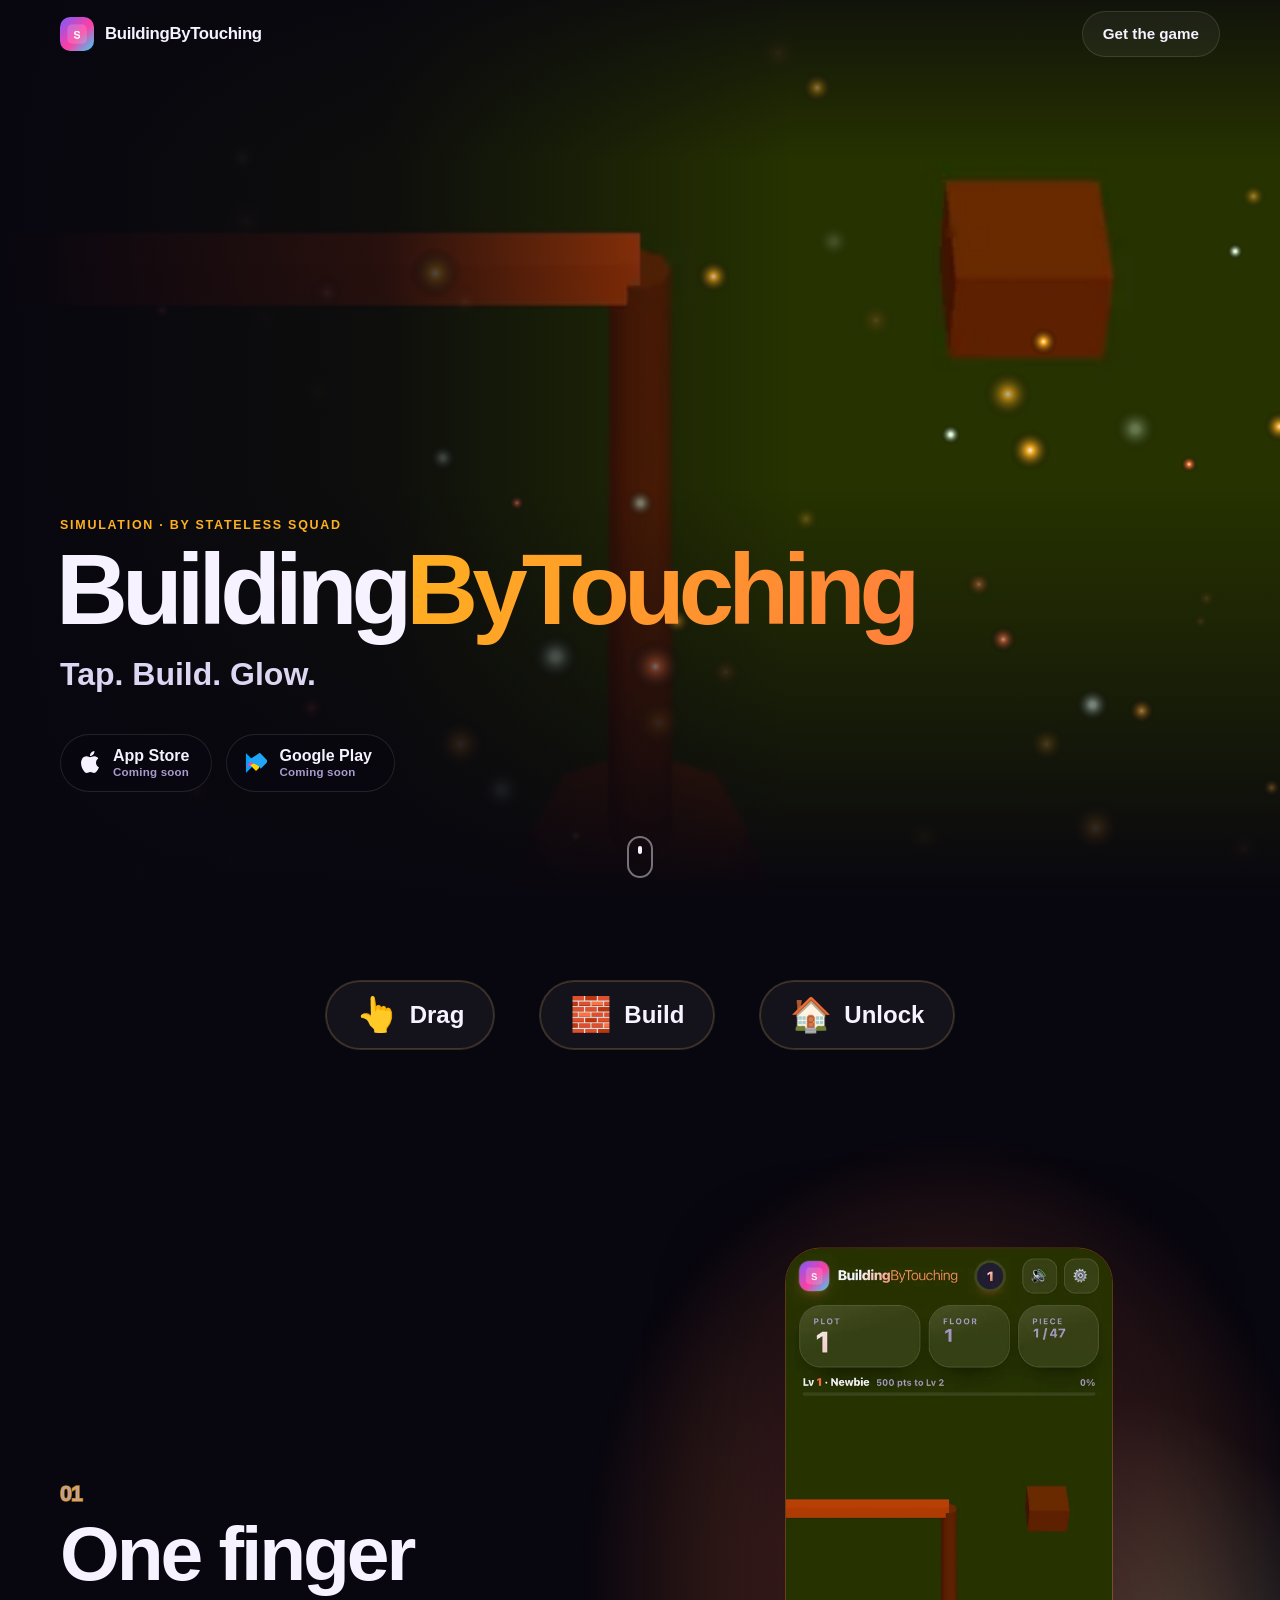
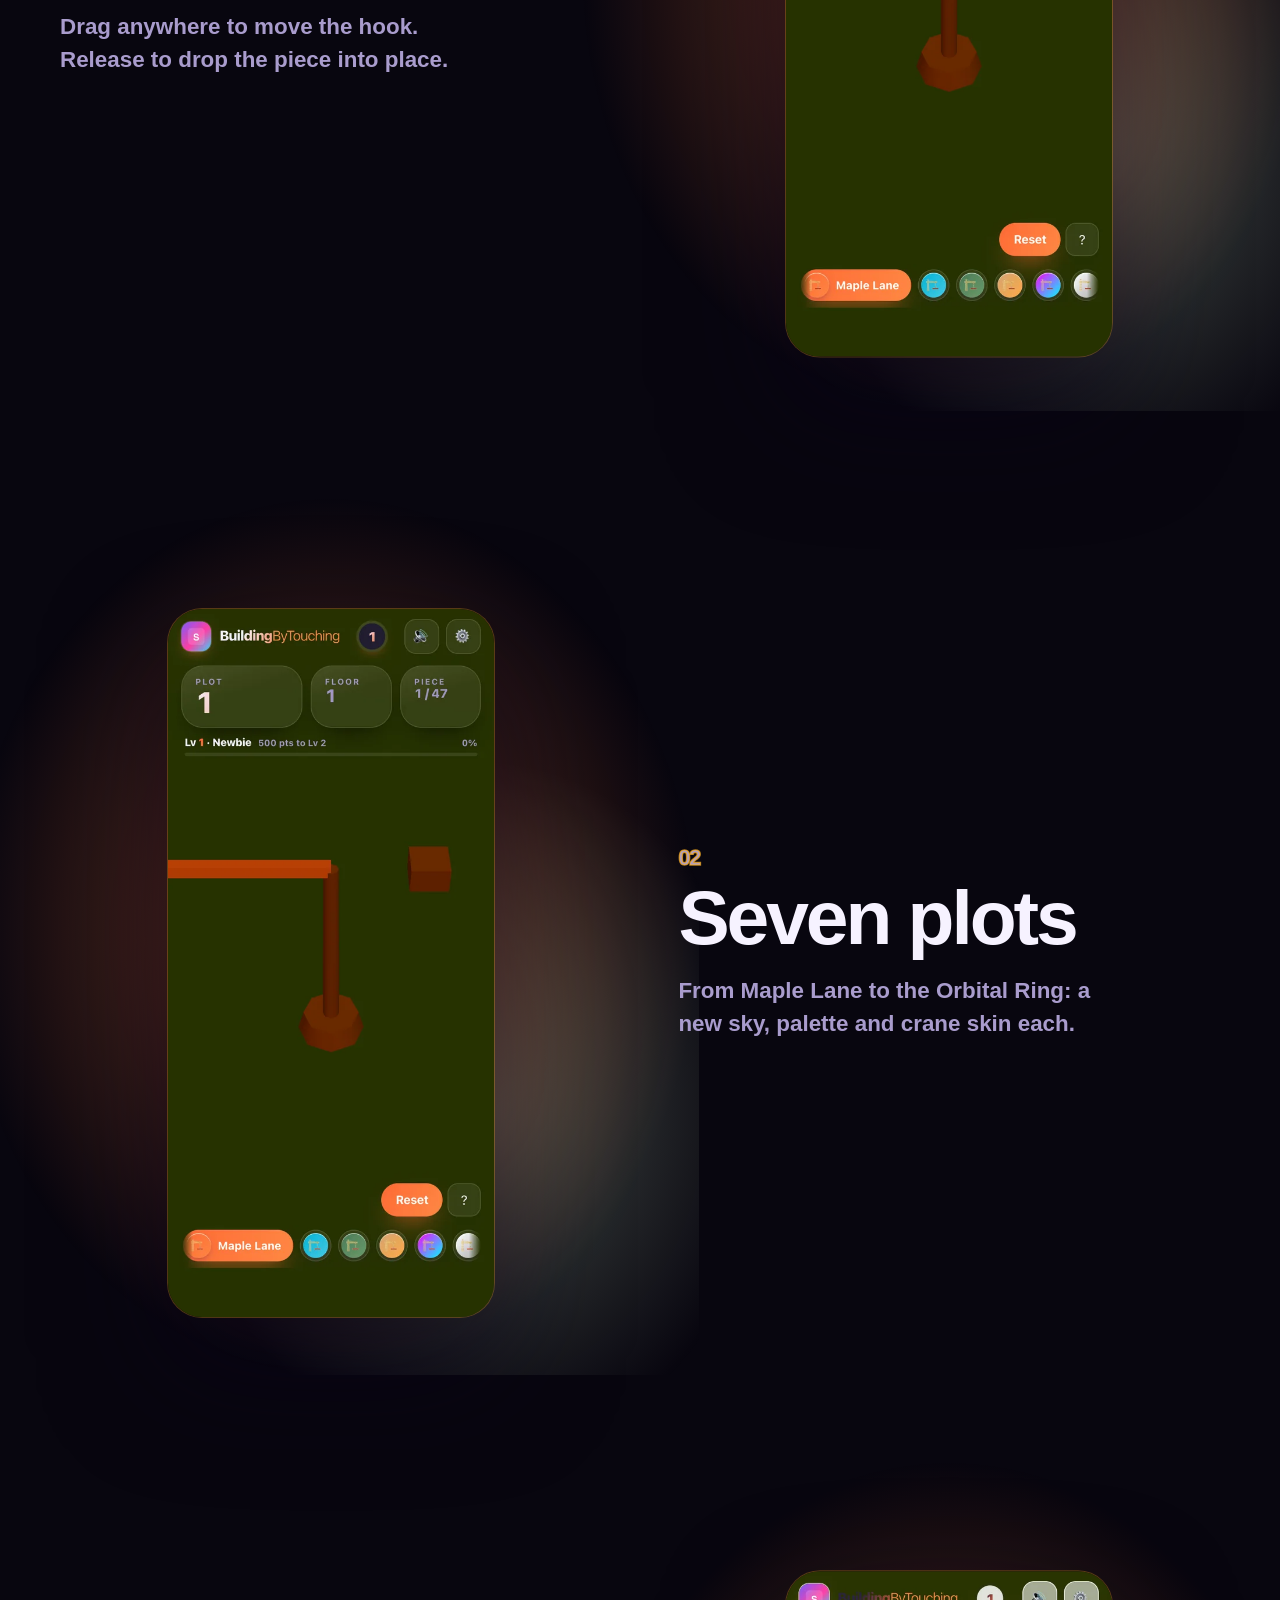
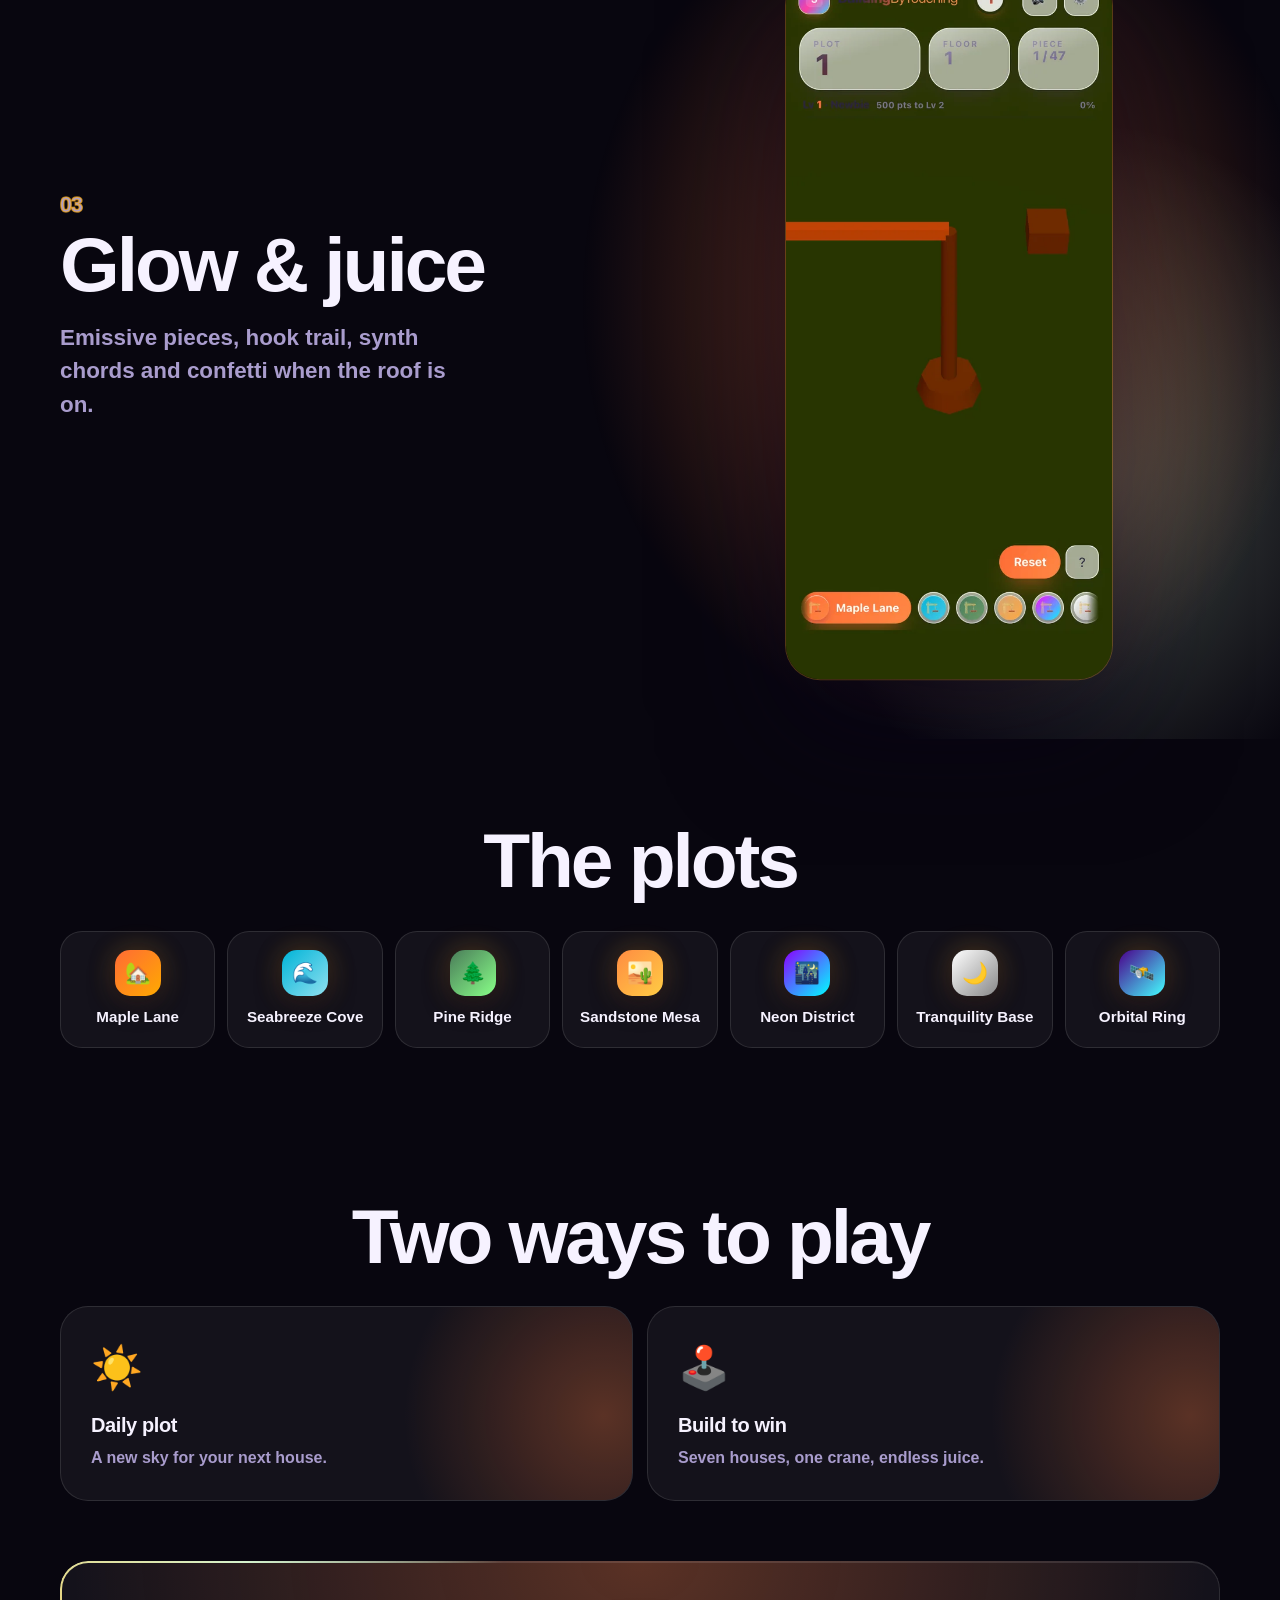
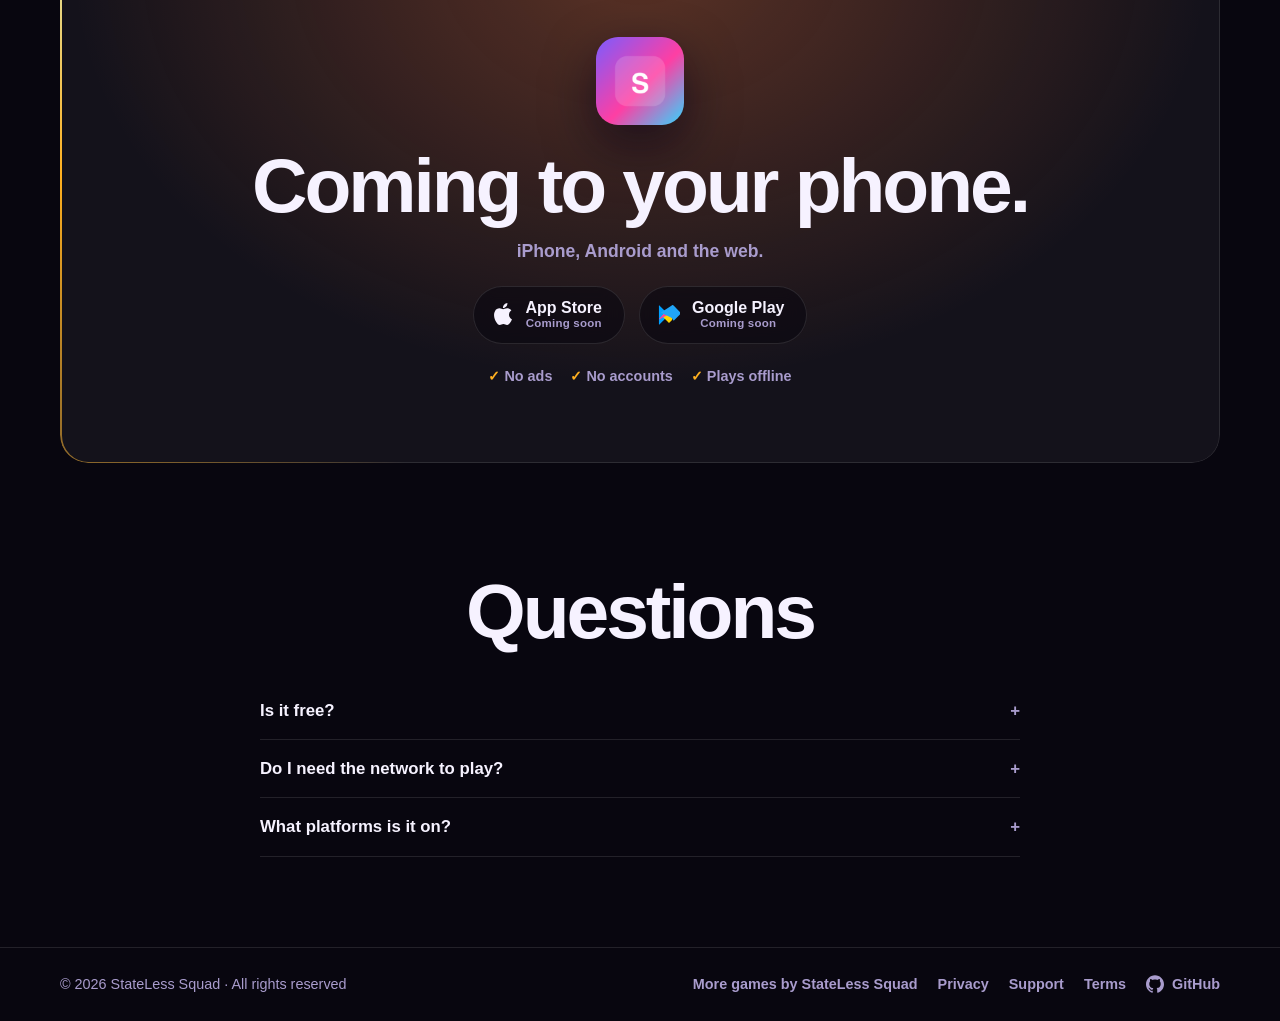
==== commit f6f8e50f: "site: publish BuildingByTouching" ====
--- a/index.html
+++ b/index.html
@@ -5,40 +5,40 @@
   <meta name="viewport" content="width=device-width, initial-scale=1, viewport-fit=cover">
   <meta name="color-scheme" content="dark">
   <title>BuildingByTouching — Tap. Build. Glow.</title>
-  <meta name="description" content="3D house builder with a crane. One-finger drag to move the hook, release to drop. Seven themed plots, glowing pieces, quiet synth music. No ads, no accounts, offline.">
+  <meta name="description" content="One-finger crane house builder: drag to move the hook, release to drop. Seven themed plots, glowing pieces, synth juice. Free, no ads, plays offline.">
   <meta name="robots" content="index, follow, max-image-preview:large">
-  <meta name="keywords" content="building game, 3d house builder, crane game, one touch, offline game, glow">
+  <meta name="keywords" content="3d building game, crane game, house builder, one touch, offline game">
   <link rel="canonical" href="https://statelesssquad.github.io/buildingbytouching-public/">
   <meta property="og:type" content="website">
   <meta property="og:site_name" content="StateLess Squad">
   <meta property="og:locale" content="en_US">
   <meta property="og:title" content="BuildingByTouching — Tap. Build. Glow.">
-  <meta property="og:description" content="3D house builder with a crane. One-finger drag to move the hook, release to drop. Seven themed plots, glowing pieces, quiet synth music.">
+  <meta property="og:description" content="One-finger crane house builder: drag to move the hook, release to drop. Seven themed plots, glowing pieces, synth juice. Free, no ads, plays offline.">
   <meta property="og:image" content="https://statelesssquad.github.io/buildingbytouching-public/assets/og.png">
   <meta property="og:image:width" content="1200">
   <meta property="og:image:height" content="630">
-  <meta property="og:image:alt" content="BuildingByTouching: 3D house builder with glowing crane">
+  <meta property="og:image:alt" content="BuildingByTouching: Tap. Build. Glow.">
   <meta property="og:url" content="https://statelesssquad.github.io/buildingbytouching-public/">
   <meta name="twitter:card" content="summary_large_image">
   <meta name="twitter:title" content="BuildingByTouching — Tap. Build. Glow.">
-  <meta name="twitter:description" content="3D house builder with a crane. One-finger drag to move the hook, release to drop.">
+  <meta name="twitter:description" content="One-finger crane house builder: drag to move the hook, release to drop. Seven themed plots, glowing pieces, synth juice. Free, no ads, plays offline.">
   <meta name="twitter:image" content="https://statelesssquad.github.io/buildingbytouching-public/assets/og.png">
-  <meta name="twitter:image:alt" content="BuildingByTouching: 3D house builder with glowing crane">
-  <meta name="theme-color" content="#0a0a1a">
+  <meta name="twitter:image:alt" content="BuildingByTouching: Tap. Build. Glow.">
+  <meta name="theme-color" content="#08060f">
   <meta name="apple-mobile-web-app-title" content="BuildingByTouching">
   <link rel="manifest" href="manifest.webmanifest">
   <link rel="icon" href="assets/favicon.png">
   <link rel="apple-touch-icon" href="assets/icon.png">
-  <link rel="preload" as="image" href="assets/shots/hero.webp">
+  
   <link rel="stylesheet" href="assets/style.css">
-  <script type="application/ld+json">{"@context":"https://schema.org","@graph":[{"@type":"Organization","@id":"https://statelesssquad.github.io/buildingbytouching-public/#org","name":"StateLess Squad","url":"https://statelesssquad.github.io/buildingbytouching-public/"},{"@type":"VideoGame","@id":"https://statelesssquad.github.io/buildingbytouching-public/#game","name":"BuildingByTouching","description":"3D house builder with a crane. One-finger drag to move the hook, release to drop. Seven themed plots, glowing pieces, quiet synth music.","url":"https://statelesssquad.github.io/buildingbytouching-public/","image":"https://statelesssquad.github.io/buildingbytouching-public/assets/og.png","screenshot":["https://statelesssquad.github.io/buildingbytouching-public/assets/shots/hero.webp"],"genre":"Puzzle","keywords":"building, 3d, crane, one-touch, glow","inLanguage":"en","gamePlatform":["iOS","Android","Web browser"],"operatingSystem":"iOS, Android, Web","applicationCategory":"GameApplication","isAccessibleForFree":true,"author":{"@id":"https://statelesssquad.github.io/buildingbytouching-public/#org"},"publisher":{"@id":"https://statelesssquad.github.io/buildingbytouching-public/#org"},"offers":{"@type":"Offer","price":"0","priceCurrency":"USD"}}]}</script>
+  <script type="application/ld+json">{"@context":"https://schema.org","@graph":[{"@type":"Organization","@id":"https://www.statelesssquad.com/#org","name":"StateLess Squad","url":"https://www.statelesssquad.com/"},{"@type":"VideoGame","@id":"https://statelesssquad.github.io/buildingbytouching-public/#game","name":"BuildingByTouching","description":"Drag the crane with one finger. Release to drop the pieces and build a glowing house, floor by floor, across seven themed plots. No ads, no accounts, plays offline.","url":"https://statelesssquad.github.io/buildingbytouching-public/","image":"https://statelesssquad.github.io/buildingbytouching-public/assets/og.png","screenshot":["https://statelesssquad.github.io/buildingbytouching-public/assets/shots/hero.webp","https://statelesssquad.github.io/buildingbytouching-public/assets/shots/crane.webp","https://statelesssquad.github.io/buildingbytouching-public/assets/shots/plots.webp","https://statelesssquad.github.io/buildingbytouching-public/assets/shots/glow.webp"],"genre":"Simulation","keywords":"3d building game, crane game, house builder, one touch, offline game","inLanguage":"en","gamePlatform":["iOS","Android","Web browser"],"operatingSystem":"iOS, Android, Web","applicationCategory":"GameApplication","isAccessibleForFree":true,"author":{"@id":"https://www.statelesssquad.com/#org"},"publisher":{"@id":"https://www.statelesssquad.com/#org"},"offers":{"@type":"Offer","price":"0","priceCurrency":"USD"},"trailer":{"@type":"VideoObject","name":"BuildingByTouching gameplay","description":"Tap. Build. Glow.","thumbnailUrl":"https://statelesssquad.github.io/buildingbytouching-public/assets/shots/hero.webp","contentUrl":"https://statelesssquad.github.io/buildingbytouching-public/assets/demo.mp4","uploadDate":"2026-10-24"}},{"@type":"BreadcrumbList","itemListElement":[{"@type":"ListItem","position":1,"name":"StateLess Squad","item":"https://www.statelesssquad.com/"},{"@type":"ListItem","position":2,"name":"BuildingByTouching","item":"https://statelesssquad.github.io/buildingbytouching-public/"}]},{"@type":"FAQPage","mainEntity":[{"@type":"Question","name":"Is it free?","acceptedAnswer":{"@type":"Answer","text":"Yes. BuildingByTouching is free to play, with no ads and no accounts."}},{"@type":"Question","name":"Do I need the network to play?","acceptedAnswer":{"@type":"Answer","text":"No. The game is playable offline; only the stores and the site are online."}},{"@type":"Question","name":"What platforms is it on?","acceptedAnswer":{"@type":"Answer","text":"The web, iOS and Android, from one build."}}]}]}</script>
 </head>
-<body>
+<body class="immersive">
   <svg width="0" height="0" style="position:absolute" aria-hidden="true" focusable="false">
-<symbol id="mark-apple" viewBox="0 0 24 24"><path fill="currentColor" d="M12.152 6.896c-.948 0-2.415-1.078-3.96-1.04-2.04.027-3.91 1.183-4.961 3.014-2.117 3.675-.546 9.103 1.519 12.09 1.013 1.454 2.208 3.09 3.792 3.039 1.52-.065 2.09-.987 3.935-.987 1.831 0 2.35.987 3.96 .948 1.637-.026 2.676-1.48 3.676-2.948 1.156-1.688 1.636-3.325 1.662-3.415-.039-.013-3.182-1.221-3.22-4.857-.026-3.04 2.48-4.494 2.597-4.559-1.429-2.09-3.623-2.324-4.39-2.376-2-.156-3.675 1.09-4.61 1.09zM15.53 3.83c.843-1.012 1.4-2.427 1.245-3.83-1.207.052-2.662.805-3.532 1.818-.78.896-1.454 2.338-1.273 3.714 1.338.104 2.715-.688 3.559-1.701"/></symbol>
-<symbol id="mark-play" viewBox="0 0 24 24"><path fill="#ffb020" d="M1.1 1.4C1 1.7 1 2.1 1 2.6v18.8c0 .5 0 .9 .1 1.2l.1 .1L12 12l.1-.1L1.2 1.3l-.1.1z"/><path fill="#ffd400" d="M15.1 8.4l-3.1-3.1-.1.1L4.3 13l.1 .1 7.6 7.6 3.1-3.1c.8-.8 .8-2 0-2.8l-3-2.7z"/><path fill="#f342a9" d="M15.1 8.4L12 5.3 1.1 16.2c.2 .2 .4 .3 .7 .5l11.2-6.3 2.1-2z"/><path fill="#20a5f7" d="M15.1 15.2L3.9 9.9c-.3-.2-.5-.3-.7-.5L15 1.6c.9-.8 1.6-.5 2 .1l6.9 6.9c.8 .8 .8 2 0 2.8l-6.8 6.8z"/></symbol>
-<symbol id="mark-web" viewBox="0 0 24 24"><path fill="currentColor" d="M12 2a10 10 0 1 0 0 20 10 10 0 0 0 0-20Zm6.9 6h-3a15.7 15.7 0 0 0-1.4-3.6A8 8 0 0 1 18.9 8ZM12 4.1c.8 1.1 1.5 2.4 1.9 3.9h-3.8c.4-1.5 1.1-2.8 1.9-3.9ZM4.3 14a8.2 8.2 0 0 1 0-4h3.4a16.5 16.5 0 0 0 0 4H4.3Zm.8 2h3a15.7 15.7 0 0 0 1.4 3.6A8 8 0 0 1 5.1 16Zm3-8h-3a8 8 0 0 1 4.4-3.6A15.7 15.7 0 0 0 8.1 8ZM12 19.9c-.8-1.1-1.5-2.4-1.9-3.9h3.8c-.4 1.5-1.1 2.8-1.9-3.9Zm2.3-5.9H9.7a14.7 14.7 0 0 1 0-4h4.6a14.7 14.7 0 0 1 0 4Zm.3 5.6a15.7 15.7 0 0 0 1.4-3.6h3a8 8 0 0 1-4.4 3.6Zm1.7-5.6a16.5 16.5 0 0 0 0-4h3.4a8.2 8.2 0 0 1 0 4h-3.4Z"/></symbol>
-<symbol id="mark-github" viewBox="0 0 24 24"><path fill="currentColor" d="M12 .297c-6.63 0-12 5.373-12 12 0 5.303 3.438 9.8 8.205 11.385 .6 .113 .82-.258 .82-.577 0-.285-.01-1.04-.015-2.04-3.338 .724-4.042-1.61-4.042-1.61C4.422 18.07 3.633 17.7 3.633 17.7c-1.087-.744 .084-.729 .084-.729 1.205 .084 1.838 1.236 1.838 1.236 1.07 1.835 2.809 1.305 3.495 .998 .108-.776 .417-1.305 .76-1.605-2.665-.3-5.466-1.332-5.466-5.93 0-1.31 .465-2.38 1.235-3.22-.135-.303-.54-1.523 .105-3.176 0 0 1.005-.322 3.3 1.23 .96-.267 1.98-.399 3-.405 1.02 .006 2.04 .138 3 .405 2.28-1.552 3.285-1.23 3.285-1.23 .645 1.653 .24 2.873 .12 3.176 .765 .84 1.23 1.91 1.23 3.22 0 4.61-2.805 5.625-5.475 5.92 .42 .36 .81 1.096 .81 2.22 0 1.606-.015 2.896-.015 3.286 0 .315 .21 .69 .825 .57C20.565 22.092 24 17.592 24 12.297c0-6.627-5.373-12-12-12"/></symbol>
+<symbol id="mark-apple" viewBox="0 0 24 24"><path fill="currentColor" d="M12.152 6.896c-.948 0-2.415-1.078-3.96-1.04-2.04.027-3.91 1.183-4.961 3.014-2.117 3.675-.546 9.103 1.519 12.09 1.013 1.454 2.208 3.09 3.792 3.039 1.52-.065 2.09-.987 3.935-.987 1.831 0 2.35.987 3.96.948 1.637-.026 2.676-1.48 3.676-2.948 1.156-1.688 1.636-3.325 1.662-3.415-.039-.013-3.182-1.221-3.22-4.857-.026-3.04 2.48-4.494 2.597-4.559-1.429-2.09-3.623-2.324-4.39-2.376-2-.156-3.675 1.09-4.61 1.09zM15.53 3.83c.843-1.012 1.4-2.427 1.245-3.83-1.207.052-2.662.805-3.532 1.818-.78.896-1.454 2.338-1.273 3.714 1.338.104 2.715-.688 3.559-1.701"/></symbol>
+<symbol id="mark-play" viewBox="0 0 24 24"><path fill="#00A0FF" d="M1.1 1.4C1 1.7 1 2.1 1 2.6v18.8c0 .5 0 .9.1 1.2l.1.1L12 12l.1-.1L1.2 1.3l-.1.1z"/><path fill="#FFD400" d="M15.1 8.4l-3.1-3.1-.1.1L4.3 13l.1.1 7.6 7.6 3.1-3.1c.8-.8.8-2 0-2.8l-3-2.7z"/><path fill="#F342A9" d="M15.1 8.4L12 5.3 1.1 16.2c.2.2.4.3.7.5l11.2-6.3 2.1-2z"/><path fill="#20A5F7" d="M15.1 15.2L3.9 9.9c-.3-.2-.5-.3-.7-.5L15 1.6c.9-.8 1.6-.5 2 .1l6.9 6.9c.8.8.8 2 0 2.8l-6.8 6.8z"/></symbol>
+<symbol id="mark-web" viewBox="0 0 24 24"><path fill="currentColor" d="M12 2a10 10 0 1 0 0 20 10 10 0 0 0 0-20Zm6.9 6h-3a15.7 15.7 0 0 0-1.4-3.6A8 8 0 0 1 18.9 8ZM12 4.1c.8 1.1 1.5 2.4 1.9 3.9h-3.8c.4-1.5 1.1-2.8 1.9-3.9ZM4.3 14a8.2 8.2 0 0 1 0-4h3.4a16.5 16.5 0 0 0 0 4H4.3Zm.8 2h3a15.7 15.7 0 0 0 1.4 3.6A8 8 0 0 1 5.1 16Zm3-8h-3a8 8 0 0 1 4.4-3.6A15.7 15.7 0 0 0 8.1 8ZM12 19.9c-.8-1.1-1.5-2.4-1.9-3.9h3.8c-.4 1.5-1.1 2.8-1.9 3.9Zm2.3-5.9H9.7a14.7 14.7 0 0 1 0-4h4.6a14.7 14.7 0 0 1 0 4Zm.3 5.6a15.7 15.7 0 0 0 1.4-3.6h3a8 8 0 0 1-4.4 3.6Zm1.7-5.6a16.5 16.5 0 0 0 0-4h3.4a8.2 8.2 0 0 1 0 4h-3.4Z"/></symbol>
+<symbol id="mark-github" viewBox="0 0 24 24"><path fill="currentColor" d="M12 .297c-6.63 0-12 5.373-12 12 0 5.303 3.438 9.8 8.205 11.385.6.113.82-.258.82-.577 0-.285-.01-1.04-.015-2.04-3.338.724-4.042-1.61-4.042-1.61C4.422 18.07 3.633 17.7 3.633 17.7c-1.087-.744.084-.729.084-.729 1.205.084 1.838 1.236 1.838 1.236 1.07 1.835 2.809 1.305 3.495.998.108-.776.417-1.305.76-1.605-2.665-.3-5.466-1.332-5.466-5.93 0-1.31.465-2.38 1.235-3.22-.135-.303-.54-1.523.105-3.176 0 0 1.005-.322 3.3 1.23.96-.267 1.98-.399 3-.405 1.02.006 2.04.138 3 .405 2.28-1.552 3.285-1.23 3.285-1.23.645 1.653.24 2.873.12 3.176.765.84 1.23 1.91 1.23 3.22 0 4.61-2.805 5.625-5.475 5.92.42.36.81 1.096.81 2.22 0 1.606-.015 2.896-.015 3.286 0 .315.21.69.825.57C20.565 22.092 24 17.592 24 12.297c0-6.627-5.373-12-12-12"/></symbol>
 </svg>
   <div class="aurora" aria-hidden="true"></div>
   <div class="grain" aria-hidden="true"></div>
@@ -48,72 +48,81 @@
         <img src="assets/icon.png" alt="" width="34" height="34">
         BuildingByTouching
       </a>
-      <a class="btn btn-ghost" href="#get">Play the game</a>
+      <a class="btn btn-ghost" href="#get">Get the game</a>
     </div>
   </header>
-  <main id="top"><section class="hero">
-    <div class="wrap">
-      <div class="hero-copy">
-        <h1 style="--chars:18">BuildingBy<span class="grad">Touching</span></h1>
-        <p class="lede">Tap. Build. Glow.</p>
-        <p class="subtitle">3D house builder with a crane. One-finger drag to move the hook, release to drop.</p>
-        <div class="stores">
-    <span class="store"><svg class="mark mark-web" aria-hidden="true"><use href="#mark-web"/></svg><span>Play on the web<small>Open in browser</small></span></span>
-    <span class="store"><svg class="mark mark-github" aria-hidden="true"><use href="#mark-github"/></svg><span>Source<small>GitHub repo</small></span></span>
-  </div>
-      </div>
-      <div class="hero-media">
-        <img class="peek peek-l" src="assets/shots/peek-l.webp" alt="" width="560" height="1214" loading="lazy" decoding="async">
-        <img class="peek peek-r" src="assets/shots/peek-r.webp" alt="" width="560" height="1214" loading="lazy" decoding="async">
-        <div class="phone">
-          <span class="notch" aria-hidden="true"></span>
-          <video poster="assets/shots/hero.webp" autoplay muted loop playsinline preload="none" aria-label="BuildingByTouching gameplay">
-              <source src="assets/demo-mobile.mp4" media="(max-width: 640px)" type="video/mp4">
-              <source src="assets/demo.mp4" type="video/mp4">
-            </video>
-            <button type="button" class="video-play" id="video-play" hidden aria-label="Play the demo"><span aria-hidden="true">&#9654;</span> Play</button>
-        </div>
-      </div>
+  <main id="top"><section class="hero-x">
+    <div class="hero-x-stage" aria-hidden="true">
+      <picture class="hero-x-poster">
+        <source media="(orientation: portrait)" srcset="assets/shots/hero.webp">
+        <img src="assets/shots/hero-wide.webp" alt="" width="1280" height="720" fetchpriority="high">
+      </picture>
+      <video class="hero-x-video" autoplay muted loop playsinline preload="none" tabindex="-1">
+            <source src="assets/demo-mobile.mp4" media="(orientation: portrait) and (max-width: 480px)" type="video/mp4">
+            <source src="assets/demo.mp4" media="(orientation: portrait)" type="video/mp4">
+            <source src="assets/demo-wide.mp4" type="video/mp4">
+          </video>
+      <canvas class="fx"></canvas>
+      <div class="hero-x-shade"></div>
+      <div class="hero-x-glow"></div>
     </div>
+    <div class="wrap hero-x-copy">
+      <p class="eyebrow hero-x-in">Simulation · by StateLess Squad</p>
+      <h1 class="hero-x-in" style="--chars:18">Building<span class="grad">ByTouching</span></h1>
+      <p class="lede hero-x-in">Tap. Build. Glow.</p>
+      <div class="hero-x-in"><div class="stores">
+    <span class="store"><svg class="mark mark-apple" aria-hidden="true"><use href="#mark-apple"/></svg><span>App Store<small>Coming soon</small></span></span>
+    <span class="store"><svg class="mark" aria-hidden="true"><use href="#mark-play"/></svg><span>Google Play<small>Coming soon</small></span></span>
+    
+  </div></div>
+    </div>
+    <a class="scroll-cue" href="#more" aria-label="Scroll to see more"><span></span></a>
   </section><section class="rules" aria-label="How to play">
     <div class="wrap">
-      <div class="rule reveal"><span aria-hidden="true">👆</span> Drag anywhere</div><div class="rule reveal"><span aria-hidden="true">🏗️</span> Move the hook</div><div class="rule reveal"><span aria-hidden="true">📦</span> Release to drop</div>
+      <div class="rule reveal"><span aria-hidden="true">👆</span> Drag</div><div class="rule reveal"><span aria-hidden="true">🧱</span> Build</div><div class="rule reveal"><span aria-hidden="true">🏠</span> Unlock</div>
     </div>
-  </section><section class="feature">
+  </section><section class="chapter" id="more">
       <div class="wrap">
         <div class="feature-copy reveal">
-          <h2>Seven plots, seven moods</h2>
-          <p>Suburban, seaside, alpine, desert, neon city, moon base, orbital ring. Each with its own light, palette, and piece set.</p>
-        </div>
-        <div class="feature-art reveal">
-          <div class="fan"><img src="assets/shots/merge.webp" alt="Plot: suburban" width="560" height="1214" loading="lazy" decoding="async"><img src="assets/shots/lumen.webp" alt="Plot: neon city" width="560" height="1214" loading="lazy" decoding="async"><img src="assets/shots/pairs.webp" alt="Plot: moon base" width="560" height="1214" loading="lazy" decoding="async"></div>
-        </div>
+      <p class="chapter-no" aria-hidden="true">01</p>
+      <h2>One finger</h2>
+      <p>Drag anywhere to move the hook. Release to drop the piece into place.</p>
+      
+    </div>
+        <div class="chapter-art reveal"><img src="assets/shots/crane.webp" alt="One finger" width="560" height="1214" loading="lazy" decoding="async"></div>
       </div>
-    </section><section class="feature feature-flip">
+    </section><section class="chapter chapter-flip">
       <div class="wrap">
         <div class="feature-copy reveal">
-          <h2>Glowing pieces</h2>
-          <p>Emissive outlines, interior window glow, warm amber lights on deep indigo night. Watch your house come alive as you build.</p>
-        </div>
-        <div class="feature-art reveal">
-          <div class="single"><img src="assets/shots/merge-dark.webp" alt="Glowing house at night" width="560" height="1214" loading="lazy" decoding="async"></div>
-        </div>
+      <p class="chapter-no" aria-hidden="true">02</p>
+      <h2>Seven plots</h2>
+      <p>From Maple Lane to the Orbital Ring: a new sky, palette and crane skin each.</p>
+      
+    </div>
+        <div class="chapter-art reveal"><img src="assets/shots/plots.webp" alt="Seven plots" width="560" height="1214" loading="lazy" decoding="async"></div>
       </div>
-    </section><section class="feature">
+    </section><section class="chapter">
       <div class="wrap">
         <div class="feature-copy reveal">
-          <h2>Quiet synth music</h2>
-          <p>Soft chords and gentle effects that respond to your touches. No loud noises, no stress — just building.</p>
-        </div>
-        <div class="feature-art reveal">
-          <div class="single"><img src="assets/shots/wordy.webp" alt="Quiet synth" width="560" height="1214" loading="lazy" decoding="async"></div>
-        </div>
+      <p class="chapter-no" aria-hidden="true">03</p>
+      <h2>Glow &amp; juice</h2>
+      <p>Emissive pieces, hook trail, synth chords and confetti when the roof is on.</p>
+      
+    </div>
+        <div class="chapter-art reveal"><img src="assets/shots/glow.webp" alt="Glow &amp; juice" width="560" height="1214" loading="lazy" decoding="async"></div>
       </div>
     </section><section class="worlds" aria-label="The plots">
     <div class="wrap">
       <h2 class="section-title reveal">The plots</h2>
       <div class="shelf" style="--wide:7;--narrow:4">
-        <div class="world reveal"><span class="dot" style="background:linear-gradient(135deg,#d4f2cd,#3fb96b)">🏘️</span>Suburban</div><div class="world reveal"><span class="dot" style="background:linear-gradient(135deg,#c8f5dc,#22a06b)">🌊</span>Seaside</div><div class="world reveal"><span class="dot" style="background:linear-gradient(135deg,#ffe7b4,#ffb020)">❄️</span>Alpine</div><div class="world reveal"><span class="dot" style="background:linear-gradient(135deg,#ffd3b8,#ff7a3d)">🏜️</span>Desert</div><div class="world reveal"><span class="dot" style="background:linear-gradient(135deg,#d4f2cd,#7c5cff)">🌃</span>Neon City</div><div class="world reveal"><span class="dot" style="background:linear-gradient(135deg,#c6f6ff,#31d8ff)">🌕</span>Moon Base</div><div class="world reveal"><span class="dot" style="background:linear-gradient(135deg,#ffdcf4,#ff3fa4)">🪐</span>Orbital Ring</div>
+        <div class="world reveal"><span class="dot" style="background:linear-gradient(135deg,#ff6b35,#ffaa00)">🏡</span>Maple Lane</div><div class="world reveal"><span class="dot" style="background:linear-gradient(135deg,#00b4d8,#90e0ef)">🌊</span>Seabreeze Cove</div><div class="world reveal"><span class="dot" style="background:linear-gradient(135deg,#4a7c59,#88ff88)">🌲</span>Pine Ridge</div><div class="world reveal"><span class="dot" style="background:linear-gradient(135deg,#ff8c42,#ffcc44)">🏜️</span>Sandstone Mesa</div><div class="world reveal"><span class="dot" style="background:linear-gradient(135deg,#8b00ff,#00ffff)">🌃</span>Neon District</div><div class="world reveal"><span class="dot" style="background:linear-gradient(135deg,#ffffff,#888888)">🌙</span>Tranquility Base</div><div class="world reveal"><span class="dot" style="background:linear-gradient(135deg,#4a008b,#44ffff)">🛰️</span>Orbital Ring</div>
+      </div>
+    </div>
+  </section><section class="modes">
+    <div class="wrap">
+      <h2 class="section-title reveal">Two ways to play</h2>
+      <div class="mode-grid">
+        <div class="mode reveal"><span class="mode-icon" aria-hidden="true">☀️</span><h3>Daily plot</h3><p>A new sky for your next house.</p></div><div class="mode reveal"><span class="mode-icon" aria-hidden="true">🕹️</span><h3>Build to win</h3><p>Seven houses, one crane, endless juice.</p></div>
       </div>
     </div>
   </section><section id="get" class="get">
@@ -123,20 +132,26 @@
       <p class="get-line">iPhone, Android and the web.</p>
       <div class="stores">
     <span class="store"><svg class="mark mark-apple" aria-hidden="true"><use href="#mark-apple"/></svg><span>App Store<small>Coming soon</small></span></span>
-    <span class="store"><svg class="mark mark-play" aria-hidden="true"><use href="#mark-play"/></svg><span>Google Play<small>Coming soon</small></span></span>
+    <span class="store"><svg class="mark" aria-hidden="true"><use href="#mark-play"/></svg><span>Google Play<small>Coming soon</small></span></span>
+    
   </div>
       <ul class="promises"><li>No ads</li><li>No accounts</li><li>Plays offline</li></ul>
+    </div>
+  </section><section class="faq">
+    <div class="wrap">
+      <h2 class="section-title reveal">Questions</h2>
+      <details class="reveal"><summary>Is it free?</summary><p>Yes. BuildingByTouching is free to play, with no ads and no accounts.</p></details><details class="reveal"><summary>Do I need the network to play?</summary><p>No. The game is playable offline; only the stores and the site are online.</p></details><details class="reveal"><summary>What platforms is it on?</summary><p>The web, iOS and Android, from one build.</p></details>
     </div>
   </section></main>
   <footer>
     <div class="wrap">
       <span>&copy; 2026 StateLess Squad · All rights reserved</span>
       <nav aria-label="Legal">
-        <a href="https://github.com/StatelessSquad/buildingbytouching">Game repo</a>
-        <a href="https://github.com/StatelessSquad/buildingbytouching-public">Page repo</a>
+        <a href="https://www.statelesssquad.com/">More games by StateLess Squad</a>
         <a href="privacy/">Privacy</a>
         <a href="support/">Support</a>
         <a href="terms/">Terms</a>
+        <a href="https://github.com/StatelessSquad/buildingbytouching-public"><svg class="mark" aria-hidden="true"><use href="#mark-github"/></svg>GitHub</a>
       </nav>
     </div>
   </footer>
--- a/assets/style.css
+++ b/assets/style.css
@@ -1,10 +1,8 @@
-/* The product page — BuildingByTouching.
- *
- * Art direction: deep indigo night + warm amber lights (dark).
- * Pastel dawn + crisp shadows (light).
+/* The product page — StateLess-Cube's public page, as a template.
  *
  * The same lessons as the games apply: no blur filters on big surfaces, no
  * animated shadows, motion on the compositor only (transform / opacity).
+ * The generator writes the game's colours into the tokens at the top.
  */
 
 :root {
@@ -16,8 +14,8 @@
   --ease: cubic-bezier(0.2, 0.8, 0.2, 1);
   --max: 1160px;
   --pad: clamp(20px, 5vw, 40px);
-  --bg: #0a0a1a;
-  --bg2: #100e2a;
+  --bg: #08060f;
+  --bg2: #150e2e;
   --surface: rgba(255, 255, 255, 0.05);
   --surface-2: rgba(255, 255, 255, 0.1);
   --border: rgba(255, 255, 255, 0.11);
@@ -25,7 +23,7 @@
   --text-2: #ddd6f3;
   --muted: #a99ccd;
   --shadow: rgba(8, 4, 24, 0.6);
-  --phone: linear-gradient(160deg, #14102d, #0a0a1a 45%, #1a153a);
+  --phone: linear-gradient(160deg, #3b3160, #16122a 45%, #2a2347);
   --glow: 32%;
   --grain: 0.3;
   color-scheme: dark;
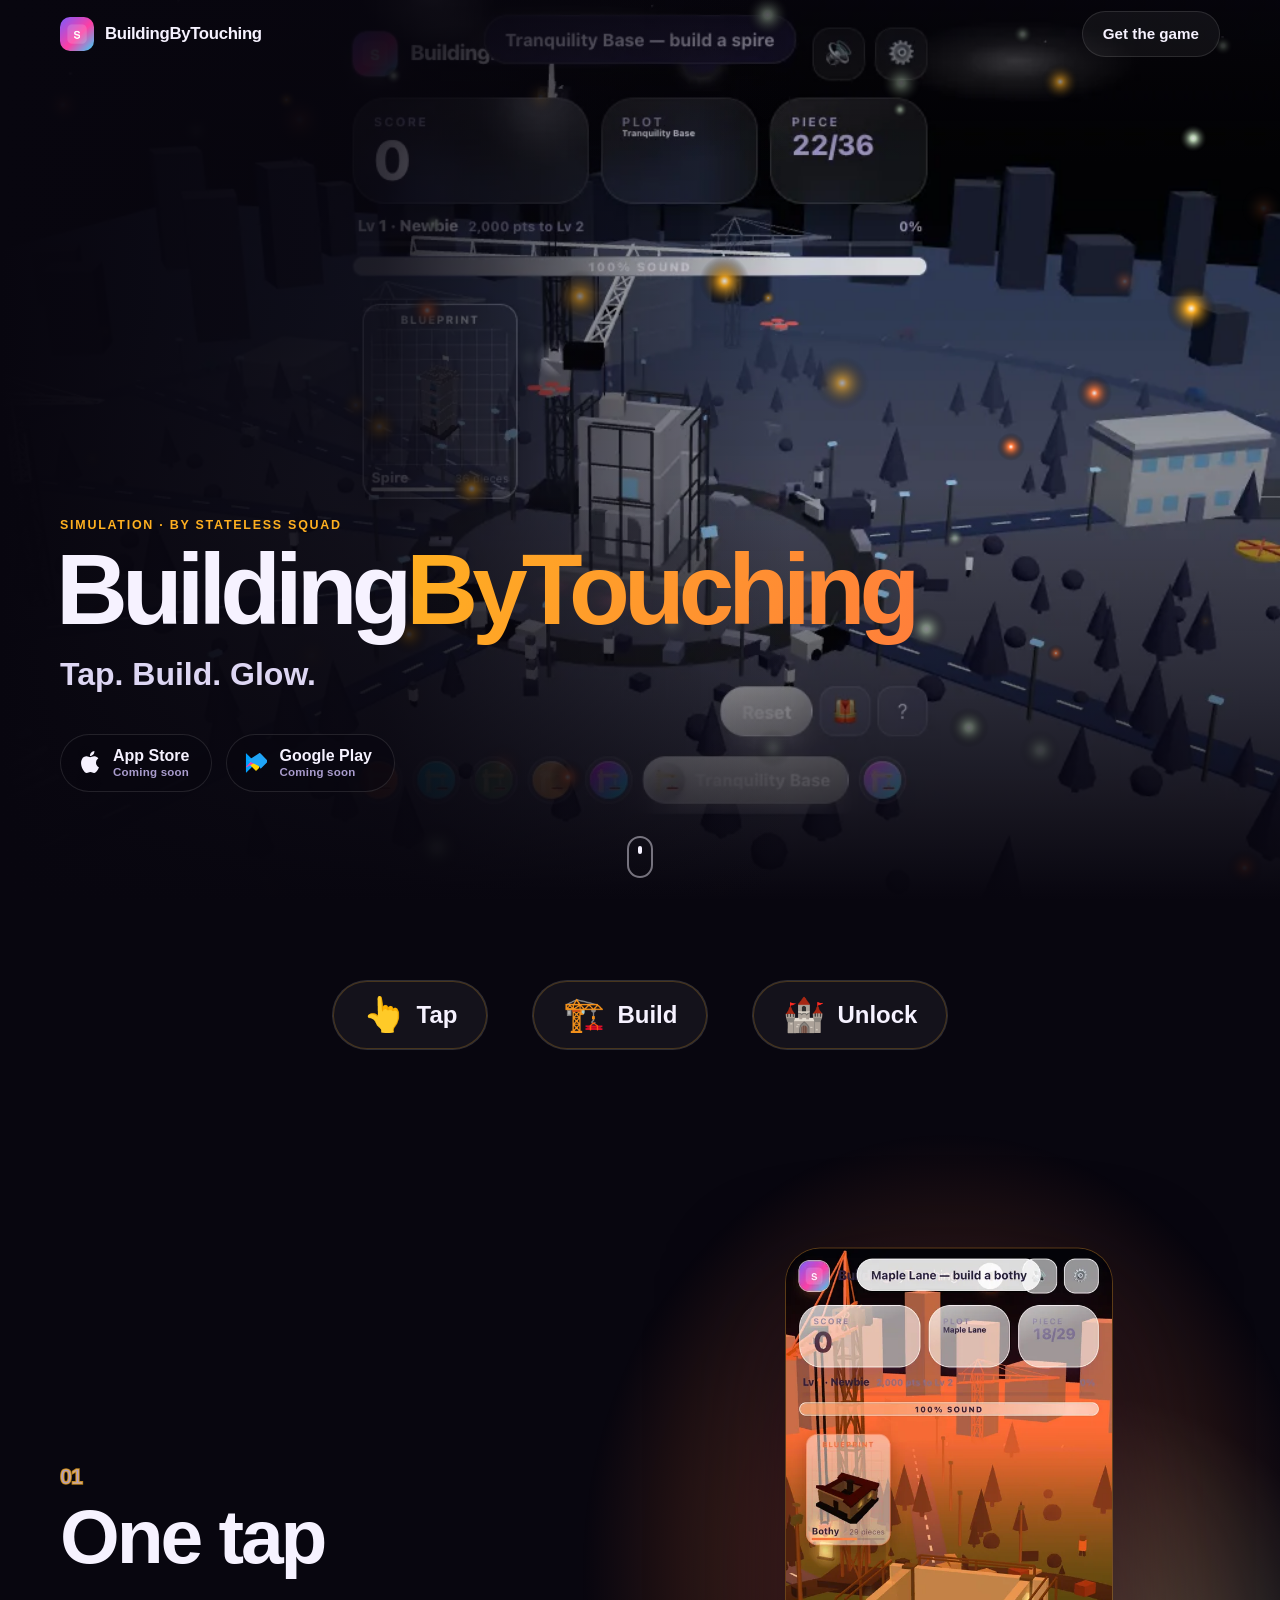
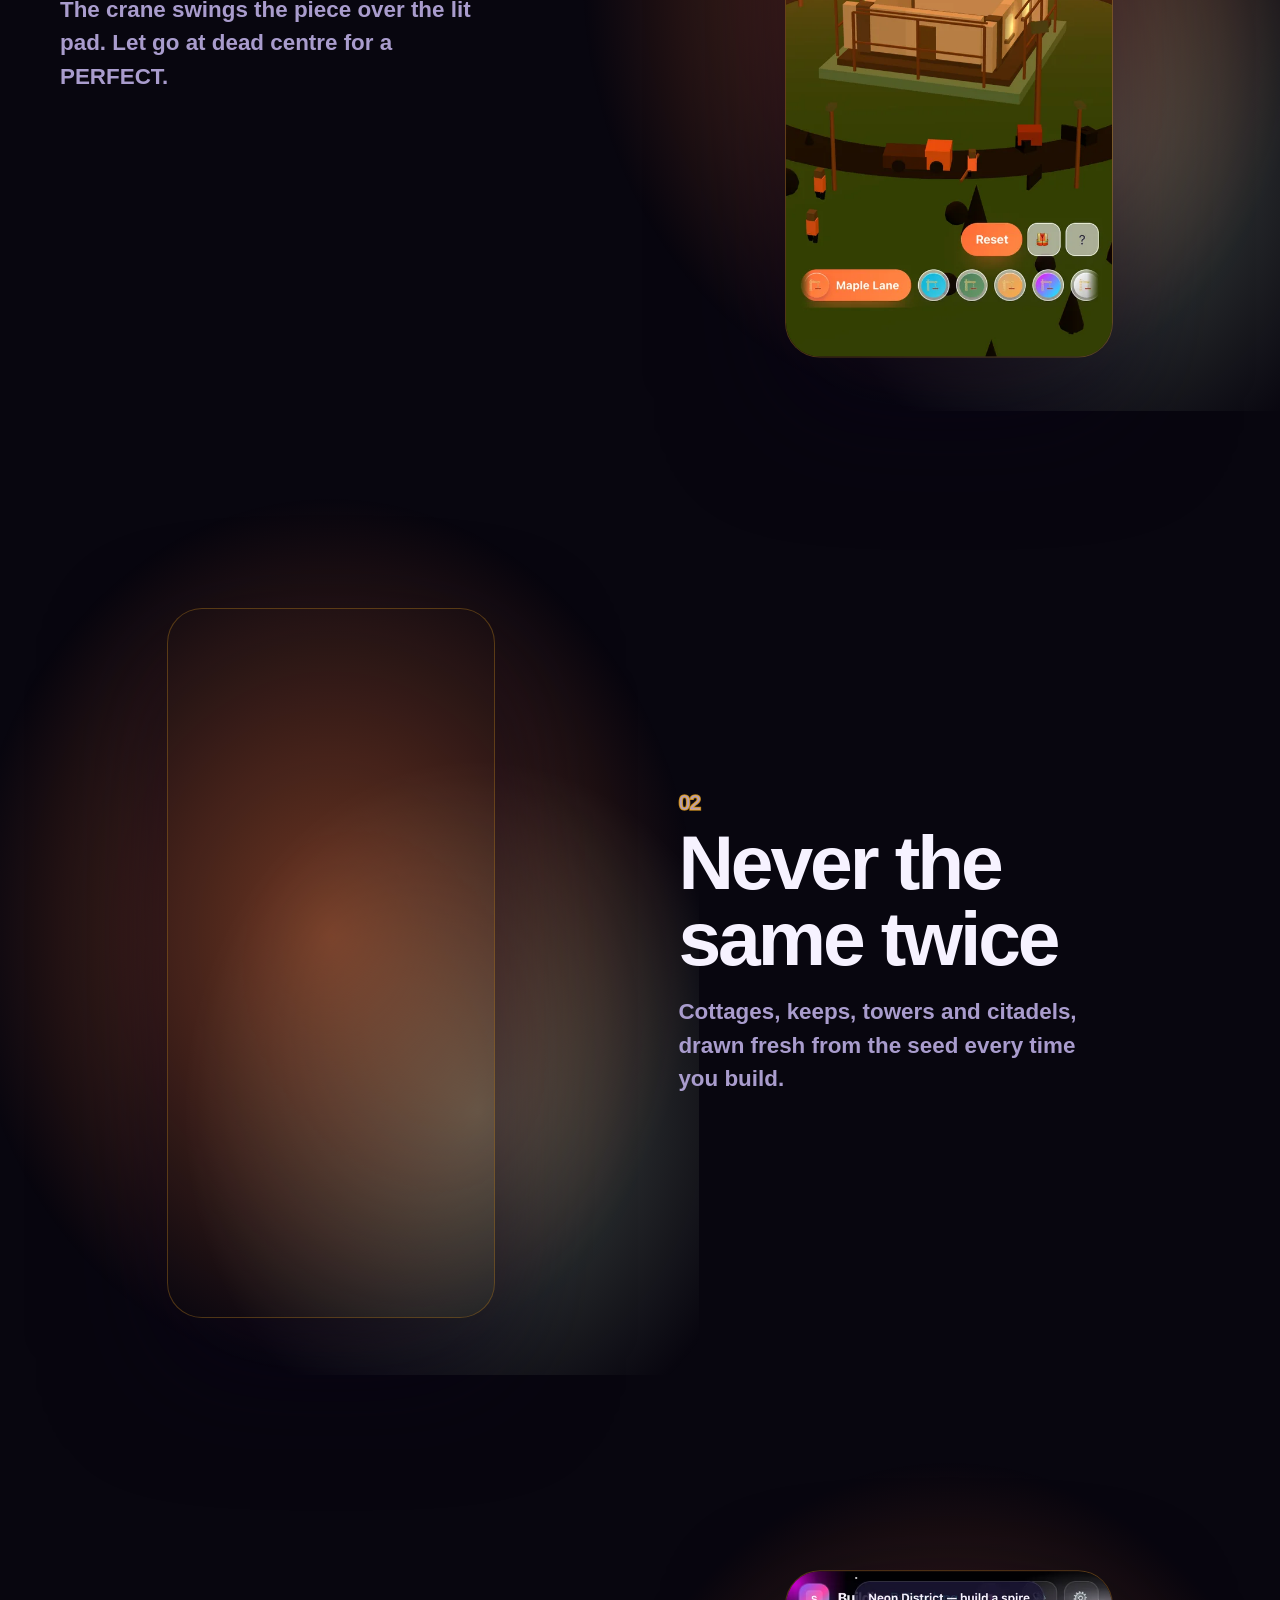
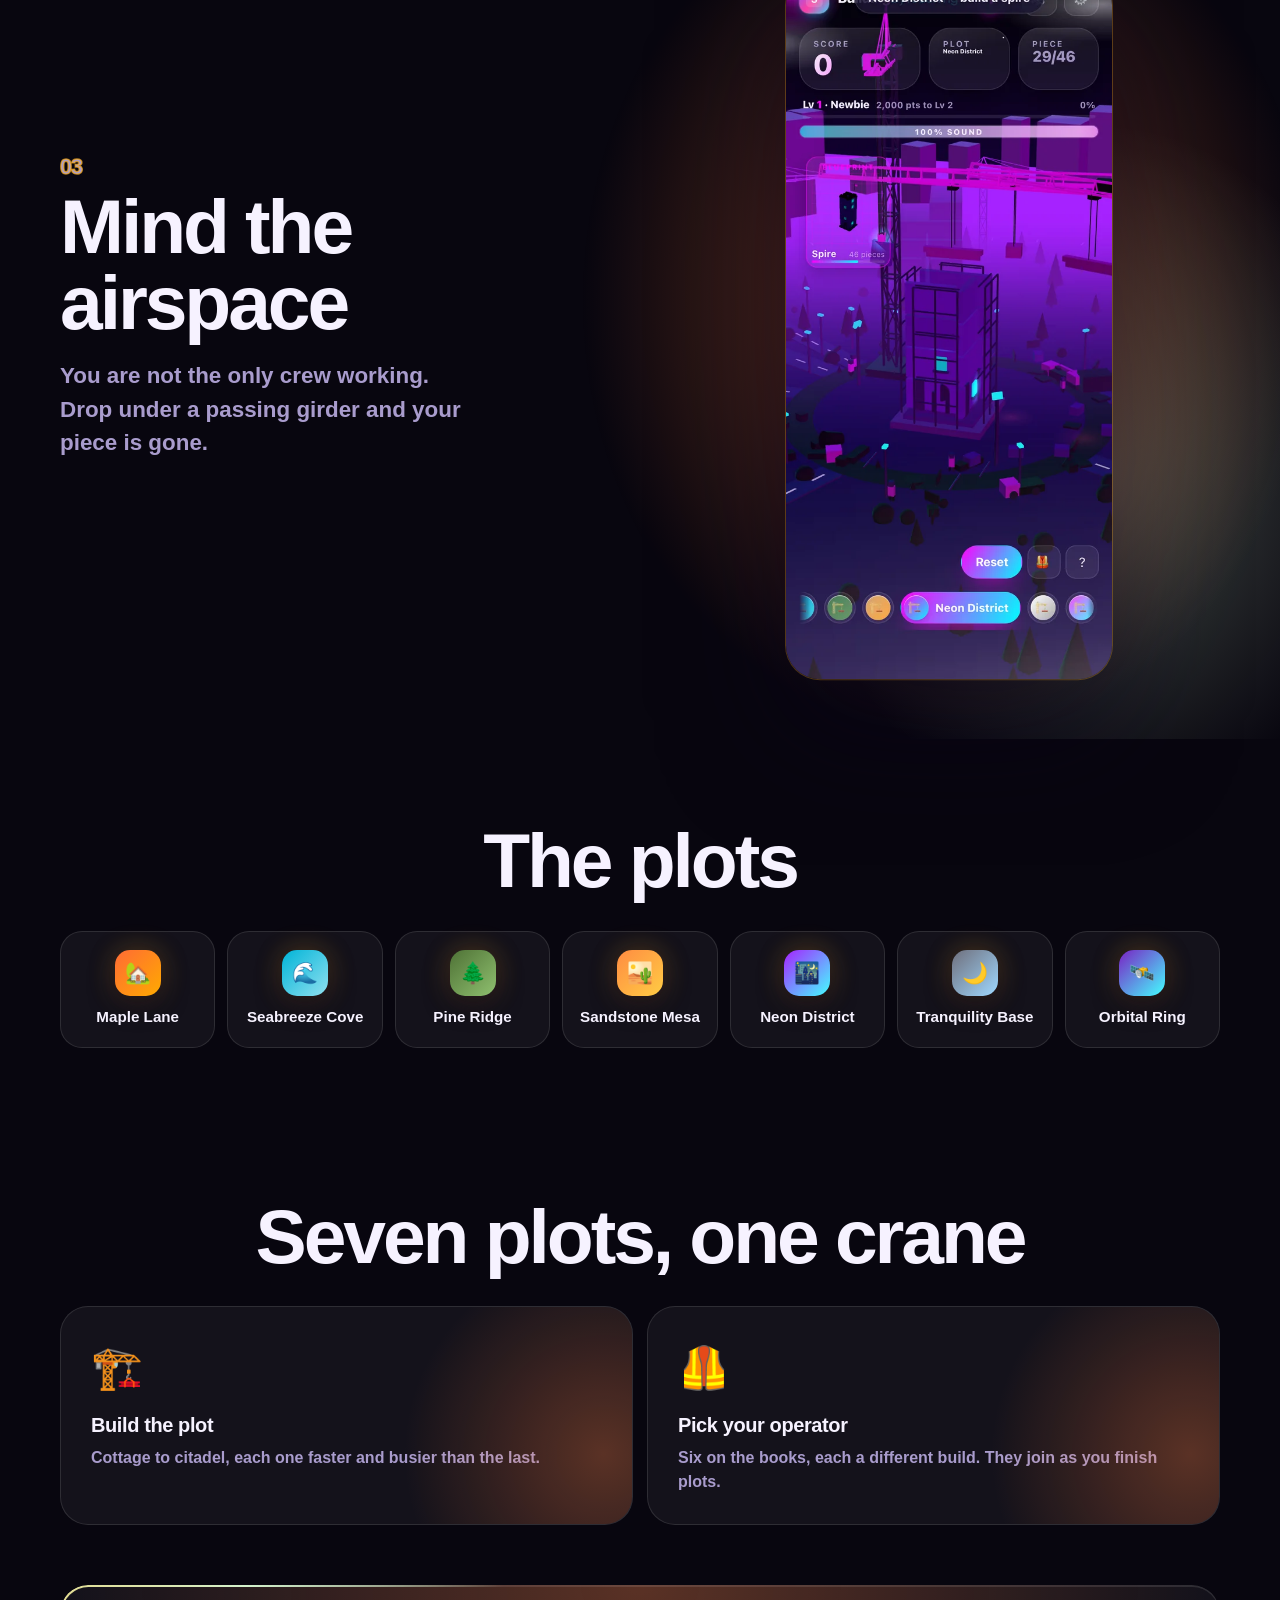
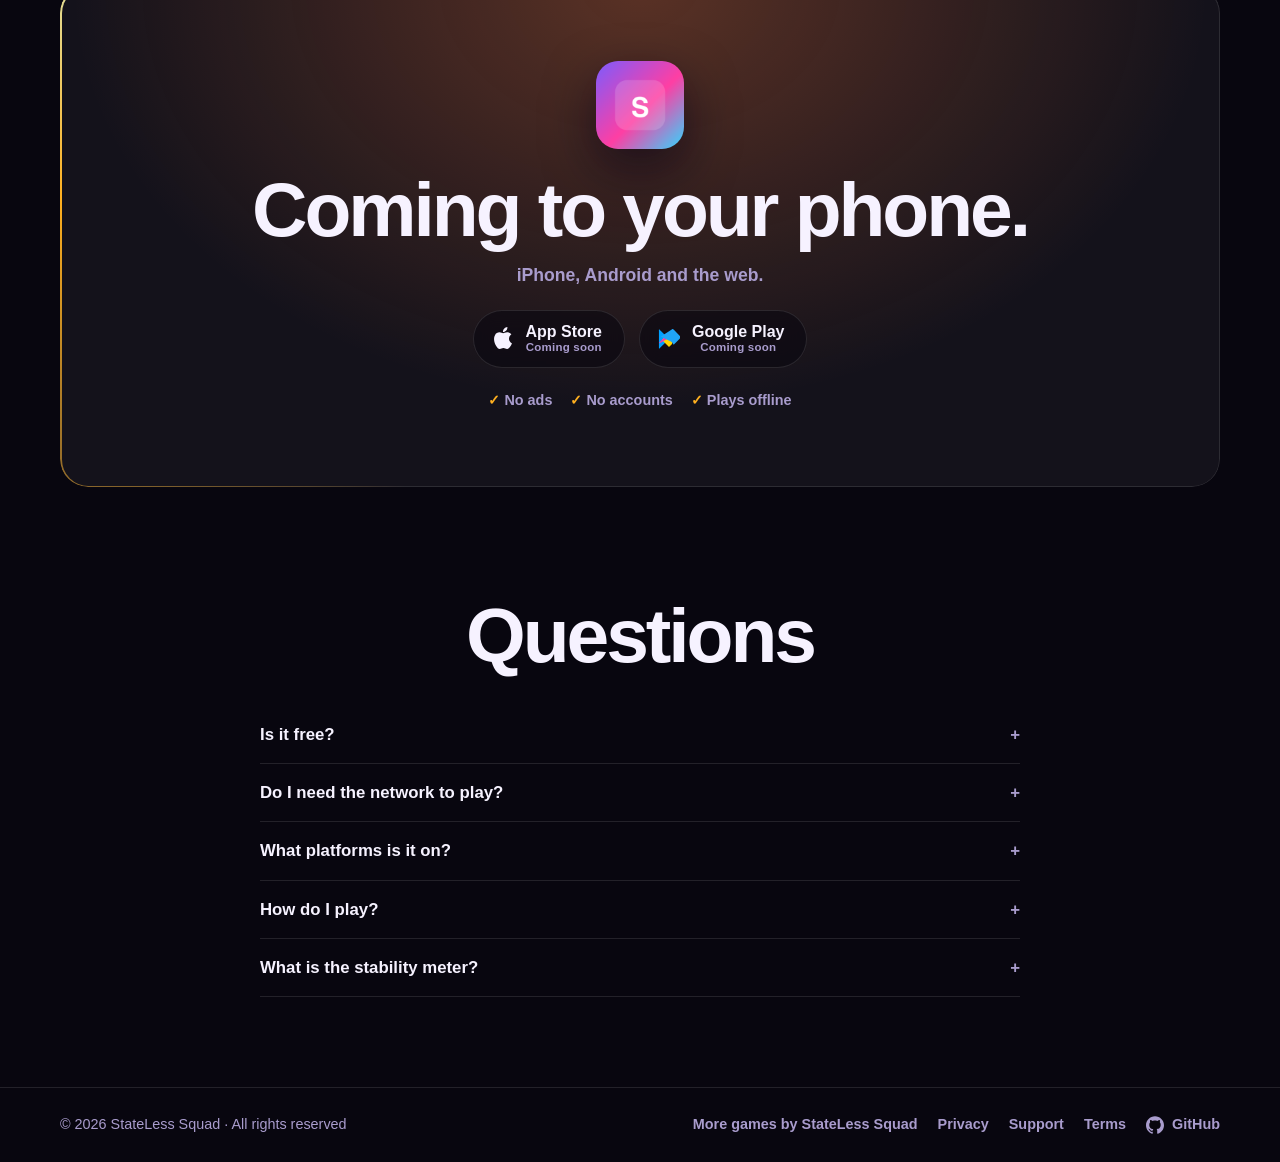
==== commit d9bd30ca: "site: publish BuildingByTouching" ====
--- a/index.html
+++ b/index.html
@@ -5,15 +5,15 @@
   <meta name="viewport" content="width=device-width, initial-scale=1, viewport-fit=cover">
   <meta name="color-scheme" content="dark">
   <title>BuildingByTouching — Tap. Build. Glow.</title>
-  <meta name="description" content="One-finger crane house builder: drag to move the hook, release to drop. Seven themed plots, glowing pieces, synth juice. Free, no ads, plays offline.">
+  <meta name="description" content="One-tap crane builder: tap when the swinging piece is over the glowing pad. Perfect drops raise a castle that stands true; sloppy ones leave it leaning.">
   <meta name="robots" content="index, follow, max-image-preview:large">
-  <meta name="keywords" content="3d building game, crane game, house builder, one touch, offline game">
+  <meta name="keywords" content="3d building game, crane game, castle builder, one tap game, timing game, offline game">
   <link rel="canonical" href="https://statelesssquad.github.io/buildingbytouching-public/">
   <meta property="og:type" content="website">
   <meta property="og:site_name" content="StateLess Squad">
   <meta property="og:locale" content="en_US">
   <meta property="og:title" content="BuildingByTouching — Tap. Build. Glow.">
-  <meta property="og:description" content="One-finger crane house builder: drag to move the hook, release to drop. Seven themed plots, glowing pieces, synth juice. Free, no ads, plays offline.">
+  <meta property="og:description" content="One-tap crane builder: tap when the swinging piece is over the glowing pad. Perfect drops raise a castle that stands true; sloppy ones leave it leaning.">
   <meta property="og:image" content="https://statelesssquad.github.io/buildingbytouching-public/assets/og.png">
   <meta property="og:image:width" content="1200">
   <meta property="og:image:height" content="630">
@@ -21,7 +21,7 @@
   <meta property="og:url" content="https://statelesssquad.github.io/buildingbytouching-public/">
   <meta name="twitter:card" content="summary_large_image">
   <meta name="twitter:title" content="BuildingByTouching — Tap. Build. Glow.">
-  <meta name="twitter:description" content="One-finger crane house builder: drag to move the hook, release to drop. Seven themed plots, glowing pieces, synth juice. Free, no ads, plays offline.">
+  <meta name="twitter:description" content="One-tap crane builder: tap when the swinging piece is over the glowing pad. Perfect drops raise a castle that stands true; sloppy ones leave it leaning.">
   <meta name="twitter:image" content="https://statelesssquad.github.io/buildingbytouching-public/assets/og.png">
   <meta name="twitter:image:alt" content="BuildingByTouching: Tap. Build. Glow.">
   <meta name="theme-color" content="#08060f">
@@ -31,7 +31,7 @@
   <link rel="apple-touch-icon" href="assets/icon.png">
   
   <link rel="stylesheet" href="assets/style.css">
-  <script type="application/ld+json">{"@context":"https://schema.org","@graph":[{"@type":"Organization","@id":"https://www.statelesssquad.com/#org","name":"StateLess Squad","url":"https://www.statelesssquad.com/"},{"@type":"VideoGame","@id":"https://statelesssquad.github.io/buildingbytouching-public/#game","name":"BuildingByTouching","description":"Drag the crane with one finger. Release to drop the pieces and build a glowing house, floor by floor, across seven themed plots. No ads, no accounts, plays offline.","url":"https://statelesssquad.github.io/buildingbytouching-public/","image":"https://statelesssquad.github.io/buildingbytouching-public/assets/og.png","screenshot":["https://statelesssquad.github.io/buildingbytouching-public/assets/shots/hero.webp","https://statelesssquad.github.io/buildingbytouching-public/assets/shots/crane.webp","https://statelesssquad.github.io/buildingbytouching-public/assets/shots/plots.webp","https://statelesssquad.github.io/buildingbytouching-public/assets/shots/glow.webp"],"genre":"Simulation","keywords":"3d building game, crane game, house builder, one touch, offline game","inLanguage":"en","gamePlatform":["iOS","Android","Web browser"],"operatingSystem":"iOS, Android, Web","applicationCategory":"GameApplication","isAccessibleForFree":true,"author":{"@id":"https://www.statelesssquad.com/#org"},"publisher":{"@id":"https://www.statelesssquad.com/#org"},"offers":{"@type":"Offer","price":"0","priceCurrency":"USD"},"trailer":{"@type":"VideoObject","name":"BuildingByTouching gameplay","description":"Tap. Build. Glow.","thumbnailUrl":"https://statelesssquad.github.io/buildingbytouching-public/assets/shots/hero.webp","contentUrl":"https://statelesssquad.github.io/buildingbytouching-public/assets/demo.mp4","uploadDate":"2026-10-24"}},{"@type":"BreadcrumbList","itemListElement":[{"@type":"ListItem","position":1,"name":"StateLess Squad","item":"https://www.statelesssquad.com/"},{"@type":"ListItem","position":2,"name":"BuildingByTouching","item":"https://statelesssquad.github.io/buildingbytouching-public/"}]},{"@type":"FAQPage","mainEntity":[{"@type":"Question","name":"Is it free?","acceptedAnswer":{"@type":"Answer","text":"Yes. BuildingByTouching is free to play, with no ads and no accounts."}},{"@type":"Question","name":"Do I need the network to play?","acceptedAnswer":{"@type":"Answer","text":"No. The game is playable offline; only the stores and the site are online."}},{"@type":"Question","name":"What platforms is it on?","acceptedAnswer":{"@type":"Answer","text":"The web, iOS and Android, from one build."}}]}]}</script>
+  <script type="application/ld+json">{"@context":"https://schema.org","@graph":[{"@type":"Organization","@id":"https://www.statelesssquad.com/#org","name":"StateLess Squad","url":"https://www.statelesssquad.com/"},{"@type":"VideoGame","@id":"https://statelesssquad.github.io/buildingbytouching-public/#game","name":"BuildingByTouching","description":"One tap builds a castle. The crane swings the piece over a glowing pad and you let go at dead centre — PERFECT lands it true and your combo climbs, a sloppy drop leaves it leaning, and a piece let go under a passing girder is smashed. Cottages, keeps, towers and citadels, drawn fresh every time, across seven plots that swing faster as you go. No ads, no accounts, plays offline.","url":"https://statelesssquad.github.io/buildingbytouching-public/","image":"https://statelesssquad.github.io/buildingbytouching-public/assets/og.png","screenshot":["https://statelesssquad.github.io/buildingbytouching-public/assets/shots/hero.webp","https://statelesssquad.github.io/buildingbytouching-public/assets/shots/crane.webp","https://statelesssquad.github.io/buildingbytouching-public/assets/shots/plots.webp","https://statelesssquad.github.io/buildingbytouching-public/assets/shots/glow.webp"],"genre":"Simulation","keywords":"3d building game, crane game, castle builder, one tap game, timing game, offline game","inLanguage":"en","gamePlatform":["iOS","Android","Web browser"],"operatingSystem":"iOS, Android, Web","applicationCategory":"GameApplication","isAccessibleForFree":true,"author":{"@id":"https://www.statelesssquad.com/#org"},"publisher":{"@id":"https://www.statelesssquad.com/#org"},"offers":{"@type":"Offer","price":"0","priceCurrency":"USD"},"trailer":{"@type":"VideoObject","name":"BuildingByTouching gameplay","description":"Tap. Build. Glow.","thumbnailUrl":"https://statelesssquad.github.io/buildingbytouching-public/assets/shots/hero.webp","contentUrl":"https://statelesssquad.github.io/buildingbytouching-public/assets/demo.mp4","uploadDate":"2026-10-25"}},{"@type":"BreadcrumbList","itemListElement":[{"@type":"ListItem","position":1,"name":"StateLess Squad","item":"https://www.statelesssquad.com/"},{"@type":"ListItem","position":2,"name":"BuildingByTouching","item":"https://statelesssquad.github.io/buildingbytouching-public/"}]},{"@type":"FAQPage","mainEntity":[{"@type":"Question","name":"Is it free?","acceptedAnswer":{"@type":"Answer","text":"Yes. BuildingByTouching is free to play, with no ads and no accounts."}},{"@type":"Question","name":"Do I need the network to play?","acceptedAnswer":{"@type":"Answer","text":"No. The game is playable offline; only the stores and the site are online."}},{"@type":"Question","name":"What platforms is it on?","acceptedAnswer":{"@type":"Answer","text":"The web, iOS and Android, from one build."}},{"@type":"Question","name":"How do I play?","acceptedAnswer":{"@type":"Answer","text":"One tap. The card at the top left shows what you are building and the glowing pad shows where the next piece goes. The crane swings it over; tap the moment it is right above the mark."}},{"@type":"Question","name":"What is the stability meter?","acceptedAnswer":{"@type":"Answer","text":"How soundly the building is going up: the share of your lifts that ended up bearing properly on what is under them. Above 70% means it really was built properly."}}]}]}</script>
 </head>
 <body class="immersive">
   <svg width="0" height="0" style="position:absolute" aria-hidden="true" focusable="false">
@@ -79,50 +79,50 @@
     <a class="scroll-cue" href="#more" aria-label="Scroll to see more"><span></span></a>
   </section><section class="rules" aria-label="How to play">
     <div class="wrap">
-      <div class="rule reveal"><span aria-hidden="true">👆</span> Drag</div><div class="rule reveal"><span aria-hidden="true">🧱</span> Build</div><div class="rule reveal"><span aria-hidden="true">🏠</span> Unlock</div>
+      <div class="rule reveal"><span aria-hidden="true">👆</span> Tap</div><div class="rule reveal"><span aria-hidden="true">🏗️</span> Build</div><div class="rule reveal"><span aria-hidden="true">🏰</span> Unlock</div>
     </div>
   </section><section class="chapter" id="more">
       <div class="wrap">
         <div class="feature-copy reveal">
       <p class="chapter-no" aria-hidden="true">01</p>
-      <h2>One finger</h2>
-      <p>Drag anywhere to move the hook. Release to drop the piece into place.</p>
+      <h2>One tap</h2>
+      <p>The crane swings the piece over the lit pad. Let go at dead centre for a PERFECT.</p>
       
     </div>
-        <div class="chapter-art reveal"><img src="assets/shots/crane.webp" alt="One finger" width="560" height="1214" loading="lazy" decoding="async"></div>
+        <div class="chapter-art reveal"><img src="assets/shots/crane.webp" alt="One tap" width="560" height="1214" loading="lazy" decoding="async"></div>
       </div>
     </section><section class="chapter chapter-flip">
       <div class="wrap">
         <div class="feature-copy reveal">
       <p class="chapter-no" aria-hidden="true">02</p>
-      <h2>Seven plots</h2>
-      <p>From Maple Lane to the Orbital Ring: a new sky, palette and crane skin each.</p>
+      <h2>Never the same twice</h2>
+      <p>Cottages, keeps, towers and citadels, drawn fresh from the seed every time you build.</p>
       
     </div>
-        <div class="chapter-art reveal"><img src="assets/shots/plots.webp" alt="Seven plots" width="560" height="1214" loading="lazy" decoding="async"></div>
+        <div class="chapter-art reveal"><img src="assets/shots/plots.webp" alt="Never the same twice" width="560" height="1214" loading="lazy" decoding="async"></div>
       </div>
     </section><section class="chapter">
       <div class="wrap">
         <div class="feature-copy reveal">
       <p class="chapter-no" aria-hidden="true">03</p>
-      <h2>Glow &amp; juice</h2>
-      <p>Emissive pieces, hook trail, synth chords and confetti when the roof is on.</p>
+      <h2>Mind the airspace</h2>
+      <p>You are not the only crew working. Drop under a passing girder and your piece is gone.</p>
       
     </div>
-        <div class="chapter-art reveal"><img src="assets/shots/glow.webp" alt="Glow &amp; juice" width="560" height="1214" loading="lazy" decoding="async"></div>
+        <div class="chapter-art reveal"><img src="assets/shots/glow.webp" alt="Mind the airspace" width="560" height="1214" loading="lazy" decoding="async"></div>
       </div>
     </section><section class="worlds" aria-label="The plots">
     <div class="wrap">
       <h2 class="section-title reveal">The plots</h2>
       <div class="shelf" style="--wide:7;--narrow:4">
-        <div class="world reveal"><span class="dot" style="background:linear-gradient(135deg,#ff6b35,#ffaa00)">🏡</span>Maple Lane</div><div class="world reveal"><span class="dot" style="background:linear-gradient(135deg,#00b4d8,#90e0ef)">🌊</span>Seabreeze Cove</div><div class="world reveal"><span class="dot" style="background:linear-gradient(135deg,#4a7c59,#88ff88)">🌲</span>Pine Ridge</div><div class="world reveal"><span class="dot" style="background:linear-gradient(135deg,#ff8c42,#ffcc44)">🏜️</span>Sandstone Mesa</div><div class="world reveal"><span class="dot" style="background:linear-gradient(135deg,#8b00ff,#00ffff)">🌃</span>Neon District</div><div class="world reveal"><span class="dot" style="background:linear-gradient(135deg,#ffffff,#888888)">🌙</span>Tranquility Base</div><div class="world reveal"><span class="dot" style="background:linear-gradient(135deg,#4a008b,#44ffff)">🛰️</span>Orbital Ring</div>
+        <div class="world reveal"><span class="dot" style="background:linear-gradient(135deg,#ff6b35,#ffaa00)">🏡</span>Maple Lane</div><div class="world reveal"><span class="dot" style="background:linear-gradient(135deg,#00b4d8,#90e0ef)">🌊</span>Seabreeze Cove</div><div class="world reveal"><span class="dot" style="background:linear-gradient(135deg,#4f7236,#8fc06f)">🌲</span>Pine Ridge</div><div class="world reveal"><span class="dot" style="background:linear-gradient(135deg,#ff8c42,#ffcc44)">🏜️</span>Sandstone Mesa</div><div class="world reveal"><span class="dot" style="background:linear-gradient(135deg,#a622ff,#44ffff)">🌃</span>Neon District</div><div class="world reveal"><span class="dot" style="background:linear-gradient(135deg,#6f6f7c,#9fd8ff)">🌙</span>Tranquility Base</div><div class="world reveal"><span class="dot" style="background:linear-gradient(135deg,#7a22c4,#44ffff)">🛰️</span>Orbital Ring</div>
       </div>
     </div>
   </section><section class="modes">
     <div class="wrap">
-      <h2 class="section-title reveal">Two ways to play</h2>
+      <h2 class="section-title reveal">Seven plots, one crane</h2>
       <div class="mode-grid">
-        <div class="mode reveal"><span class="mode-icon" aria-hidden="true">☀️</span><h3>Daily plot</h3><p>A new sky for your next house.</p></div><div class="mode reveal"><span class="mode-icon" aria-hidden="true">🕹️</span><h3>Build to win</h3><p>Seven houses, one crane, endless juice.</p></div>
+        <div class="mode reveal"><span class="mode-icon" aria-hidden="true">🏗️</span><h3>Build the plot</h3><p>Cottage to citadel, each one faster and busier than the last.</p></div><div class="mode reveal"><span class="mode-icon" aria-hidden="true">🦺</span><h3>Pick your operator</h3><p>Six on the books, each a different build. They join as you finish plots.</p></div>
       </div>
     </div>
   </section><section id="get" class="get">
@@ -140,7 +140,7 @@
   </section><section class="faq">
     <div class="wrap">
       <h2 class="section-title reveal">Questions</h2>
-      <details class="reveal"><summary>Is it free?</summary><p>Yes. BuildingByTouching is free to play, with no ads and no accounts.</p></details><details class="reveal"><summary>Do I need the network to play?</summary><p>No. The game is playable offline; only the stores and the site are online.</p></details><details class="reveal"><summary>What platforms is it on?</summary><p>The web, iOS and Android, from one build.</p></details>
+      <details class="reveal"><summary>Is it free?</summary><p>Yes. BuildingByTouching is free to play, with no ads and no accounts.</p></details><details class="reveal"><summary>Do I need the network to play?</summary><p>No. The game is playable offline; only the stores and the site are online.</p></details><details class="reveal"><summary>What platforms is it on?</summary><p>The web, iOS and Android, from one build.</p></details><details class="reveal"><summary>How do I play?</summary><p>One tap. The card at the top left shows what you are building and the glowing pad shows where the next piece goes. The crane swings it over; tap the moment it is right above the mark.</p></details><details class="reveal"><summary>What is the stability meter?</summary><p>How soundly the building is going up: the share of your lifts that ended up bearing properly on what is under them. Above 70% means it really was built properly.</p></details>
     </div>
   </section></main>
   <footer>
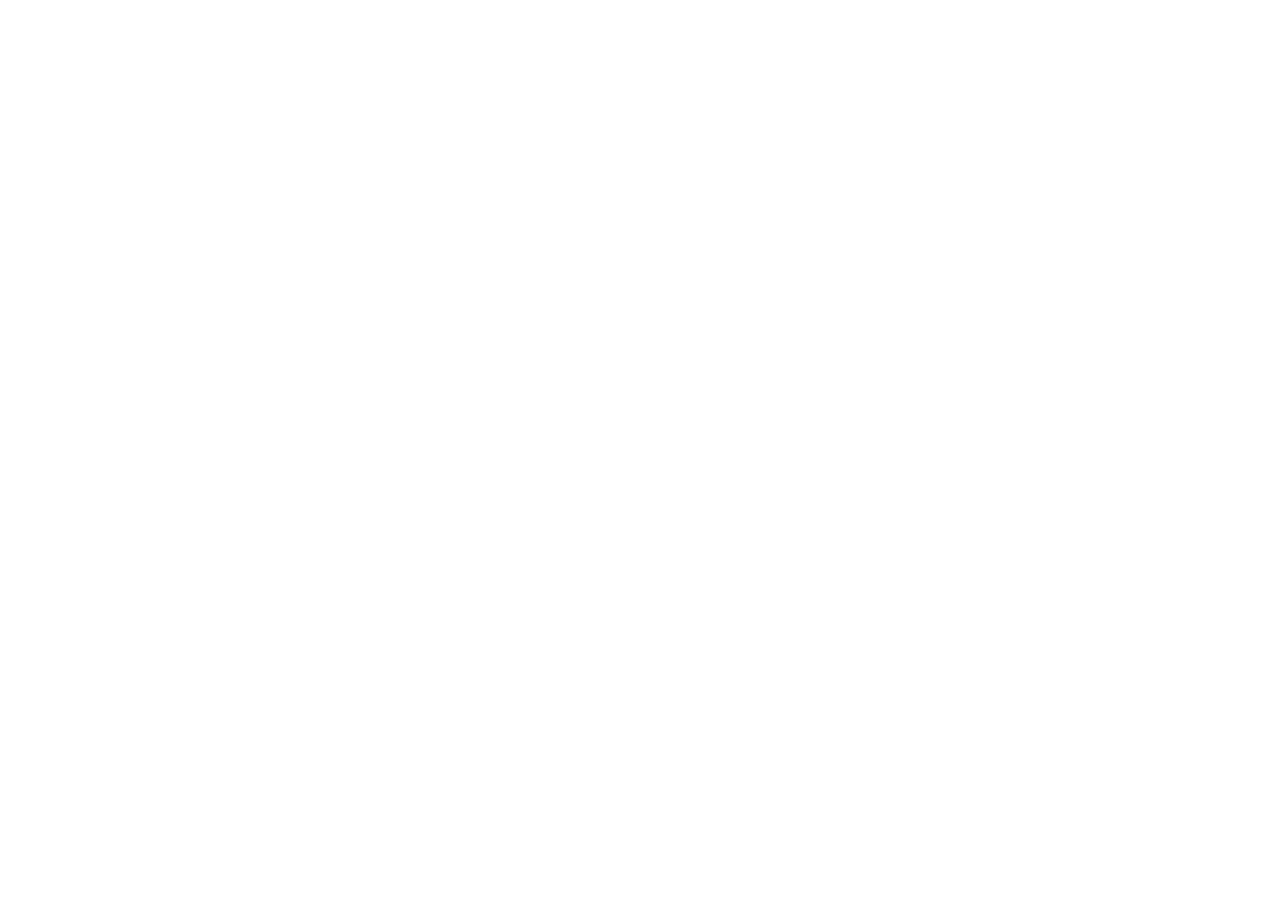
==== commit b5646850: "Moved to https://www.statelesssquad.com/buildingbytouching/" ====
--- a/index.html
+++ b/index.html
@@ -1,160 +1,13 @@
 <!doctype html>
-<html lang="en" data-theme="dark">
+<html lang="en">
 <head>
-  <meta charset="utf-8">
-  <meta name="viewport" content="width=device-width, initial-scale=1, viewport-fit=cover">
-  <meta name="color-scheme" content="dark">
-  <title>BuildingByTouching — Tap. Build. Glow.</title>
-  <meta name="description" content="One-tap crane builder: tap when the swinging piece is over the glowing pad. Perfect drops raise a castle that stands true; sloppy ones leave it leaning.">
-  <meta name="robots" content="index, follow, max-image-preview:large">
-  <meta name="keywords" content="3d building game, crane game, castle builder, one tap game, timing game, offline game">
-  <link rel="canonical" href="https://statelesssquad.github.io/buildingbytouching-public/">
-  <meta property="og:type" content="website">
-  <meta property="og:site_name" content="StateLess Squad">
-  <meta property="og:locale" content="en_US">
-  <meta property="og:title" content="BuildingByTouching — Tap. Build. Glow.">
-  <meta property="og:description" content="One-tap crane builder: tap when the swinging piece is over the glowing pad. Perfect drops raise a castle that stands true; sloppy ones leave it leaning.">
-  <meta property="og:image" content="https://statelesssquad.github.io/buildingbytouching-public/assets/og.png">
-  <meta property="og:image:width" content="1200">
-  <meta property="og:image:height" content="630">
-  <meta property="og:image:alt" content="BuildingByTouching: Tap. Build. Glow.">
-  <meta property="og:url" content="https://statelesssquad.github.io/buildingbytouching-public/">
-  <meta name="twitter:card" content="summary_large_image">
-  <meta name="twitter:title" content="BuildingByTouching — Tap. Build. Glow.">
-  <meta name="twitter:description" content="One-tap crane builder: tap when the swinging piece is over the glowing pad. Perfect drops raise a castle that stands true; sloppy ones leave it leaning.">
-  <meta name="twitter:image" content="https://statelesssquad.github.io/buildingbytouching-public/assets/og.png">
-  <meta name="twitter:image:alt" content="BuildingByTouching: Tap. Build. Glow.">
-  <meta name="theme-color" content="#08060f">
-  <meta name="apple-mobile-web-app-title" content="BuildingByTouching">
-  <link rel="manifest" href="manifest.webmanifest">
-  <link rel="icon" href="assets/favicon.png">
-  <link rel="apple-touch-icon" href="assets/icon.png">
-  
-  <link rel="stylesheet" href="assets/style.css">
-  <script type="application/ld+json">{"@context":"https://schema.org","@graph":[{"@type":"Organization","@id":"https://www.statelesssquad.com/#org","name":"StateLess Squad","url":"https://www.statelesssquad.com/"},{"@type":"VideoGame","@id":"https://statelesssquad.github.io/buildingbytouching-public/#game","name":"BuildingByTouching","description":"One tap builds a castle. The crane swings the piece over a glowing pad and you let go at dead centre — PERFECT lands it true and your combo climbs, a sloppy drop leaves it leaning, and a piece let go under a passing girder is smashed. Cottages, keeps, towers and citadels, drawn fresh every time, across seven plots that swing faster as you go. No ads, no accounts, plays offline.","url":"https://statelesssquad.github.io/buildingbytouching-public/","image":"https://statelesssquad.github.io/buildingbytouching-public/assets/og.png","screenshot":["https://statelesssquad.github.io/buildingbytouching-public/assets/shots/hero.webp","https://statelesssquad.github.io/buildingbytouching-public/assets/shots/crane.webp","https://statelesssquad.github.io/buildingbytouching-public/assets/shots/plots.webp","https://statelesssquad.github.io/buildingbytouching-public/assets/shots/glow.webp"],"genre":"Simulation","keywords":"3d building game, crane game, castle builder, one tap game, timing game, offline game","inLanguage":"en","gamePlatform":["iOS","Android","Web browser"],"operatingSystem":"iOS, Android, Web","applicationCategory":"GameApplication","isAccessibleForFree":true,"author":{"@id":"https://www.statelesssquad.com/#org"},"publisher":{"@id":"https://www.statelesssquad.com/#org"},"offers":{"@type":"Offer","price":"0","priceCurrency":"USD"},"trailer":{"@type":"VideoObject","name":"BuildingByTouching gameplay","description":"Tap. Build. Glow.","thumbnailUrl":"https://statelesssquad.github.io/buildingbytouching-public/assets/shots/hero.webp","contentUrl":"https://statelesssquad.github.io/buildingbytouching-public/assets/demo.mp4","uploadDate":"2026-10-25"}},{"@type":"BreadcrumbList","itemListElement":[{"@type":"ListItem","position":1,"name":"StateLess Squad","item":"https://www.statelesssquad.com/"},{"@type":"ListItem","position":2,"name":"BuildingByTouching","item":"https://statelesssquad.github.io/buildingbytouching-public/"}]},{"@type":"FAQPage","mainEntity":[{"@type":"Question","name":"Is it free?","acceptedAnswer":{"@type":"Answer","text":"Yes. BuildingByTouching is free to play, with no ads and no accounts."}},{"@type":"Question","name":"Do I need the network to play?","acceptedAnswer":{"@type":"Answer","text":"No. The game is playable offline; only the stores and the site are online."}},{"@type":"Question","name":"What platforms is it on?","acceptedAnswer":{"@type":"Answer","text":"The web, iOS and Android, from one build."}},{"@type":"Question","name":"How do I play?","acceptedAnswer":{"@type":"Answer","text":"One tap. The card at the top left shows what you are building and the glowing pad shows where the next piece goes. The crane swings it over; tap the moment it is right above the mark."}},{"@type":"Question","name":"What is the stability meter?","acceptedAnswer":{"@type":"Answer","text":"How soundly the building is going up: the share of your lifts that ended up bearing properly on what is under them. Above 70% means it really was built properly."}}]}]}</script>
+<meta charset="utf-8">
+<title>BuildingByTouching has moved</title>
+<link rel="canonical" href="https://www.statelesssquad.com/buildingbytouching/">
+<meta http-equiv="refresh" content="0; url=https://www.statelesssquad.com/buildingbytouching/">
+<script>location.replace("https://www.statelesssquad.com/buildingbytouching/" + location.hash)</script>
 </head>
-<body class="immersive">
-  <svg width="0" height="0" style="position:absolute" aria-hidden="true" focusable="false">
-<symbol id="mark-apple" viewBox="0 0 24 24"><path fill="currentColor" d="M12.152 6.896c-.948 0-2.415-1.078-3.96-1.04-2.04.027-3.91 1.183-4.961 3.014-2.117 3.675-.546 9.103 1.519 12.09 1.013 1.454 2.208 3.09 3.792 3.039 1.52-.065 2.09-.987 3.935-.987 1.831 0 2.35.987 3.96.948 1.637-.026 2.676-1.48 3.676-2.948 1.156-1.688 1.636-3.325 1.662-3.415-.039-.013-3.182-1.221-3.22-4.857-.026-3.04 2.48-4.494 2.597-4.559-1.429-2.09-3.623-2.324-4.39-2.376-2-.156-3.675 1.09-4.61 1.09zM15.53 3.83c.843-1.012 1.4-2.427 1.245-3.83-1.207.052-2.662.805-3.532 1.818-.78.896-1.454 2.338-1.273 3.714 1.338.104 2.715-.688 3.559-1.701"/></symbol>
-<symbol id="mark-play" viewBox="0 0 24 24"><path fill="#00A0FF" d="M1.1 1.4C1 1.7 1 2.1 1 2.6v18.8c0 .5 0 .9.1 1.2l.1.1L12 12l.1-.1L1.2 1.3l-.1.1z"/><path fill="#FFD400" d="M15.1 8.4l-3.1-3.1-.1.1L4.3 13l.1.1 7.6 7.6 3.1-3.1c.8-.8.8-2 0-2.8l-3-2.7z"/><path fill="#F342A9" d="M15.1 8.4L12 5.3 1.1 16.2c.2.2.4.3.7.5l11.2-6.3 2.1-2z"/><path fill="#20A5F7" d="M15.1 15.2L3.9 9.9c-.3-.2-.5-.3-.7-.5L15 1.6c.9-.8 1.6-.5 2 .1l6.9 6.9c.8.8.8 2 0 2.8l-6.8 6.8z"/></symbol>
-<symbol id="mark-web" viewBox="0 0 24 24"><path fill="currentColor" d="M12 2a10 10 0 1 0 0 20 10 10 0 0 0 0-20Zm6.9 6h-3a15.7 15.7 0 0 0-1.4-3.6A8 8 0 0 1 18.9 8ZM12 4.1c.8 1.1 1.5 2.4 1.9 3.9h-3.8c.4-1.5 1.1-2.8 1.9-3.9ZM4.3 14a8.2 8.2 0 0 1 0-4h3.4a16.5 16.5 0 0 0 0 4H4.3Zm.8 2h3a15.7 15.7 0 0 0 1.4 3.6A8 8 0 0 1 5.1 16Zm3-8h-3a8 8 0 0 1 4.4-3.6A15.7 15.7 0 0 0 8.1 8ZM12 19.9c-.8-1.1-1.5-2.4-1.9-3.9h3.8c-.4 1.5-1.1 2.8-1.9 3.9Zm2.3-5.9H9.7a14.7 14.7 0 0 1 0-4h4.6a14.7 14.7 0 0 1 0 4Zm.3 5.6a15.7 15.7 0 0 0 1.4-3.6h3a8 8 0 0 1-4.4 3.6Zm1.7-5.6a16.5 16.5 0 0 0 0-4h3.4a8.2 8.2 0 0 1 0 4h-3.4Z"/></symbol>
-<symbol id="mark-github" viewBox="0 0 24 24"><path fill="currentColor" d="M12 .297c-6.63 0-12 5.373-12 12 0 5.303 3.438 9.8 8.205 11.385.6.113.82-.258.82-.577 0-.285-.01-1.04-.015-2.04-3.338.724-4.042-1.61-4.042-1.61C4.422 18.07 3.633 17.7 3.633 17.7c-1.087-.744.084-.729.084-.729 1.205.084 1.838 1.236 1.838 1.236 1.07 1.835 2.809 1.305 3.495.998.108-.776.417-1.305.76-1.605-2.665-.3-5.466-1.332-5.466-5.93 0-1.31.465-2.38 1.235-3.22-.135-.303-.54-1.523.105-3.176 0 0 1.005-.322 3.3 1.23.96-.267 1.98-.399 3-.405 1.02.006 2.04.138 3 .405 2.28-1.552 3.285-1.23 3.285-1.23.645 1.653.24 2.873.12 3.176.765.84 1.23 1.91 1.23 3.22 0 4.61-2.805 5.625-5.475 5.92.42.36.81 1.096.81 2.22 0 1.606-.015 2.896-.015 3.286 0 .315.21.69.825.57C20.565 22.092 24 17.592 24 12.297c0-6.627-5.373-12-12-12"/></symbol>
-</svg>
-  <div class="aurora" aria-hidden="true"></div>
-  <div class="grain" aria-hidden="true"></div>
-  <header class="nav">
-    <div class="wrap">
-      <a class="logo" href="./">
-        <img src="assets/icon.png" alt="" width="34" height="34">
-        BuildingByTouching
-      </a>
-      <a class="btn btn-ghost" href="#get">Get the game</a>
-    </div>
-  </header>
-  <main id="top"><section class="hero-x">
-    <div class="hero-x-stage" aria-hidden="true">
-      <picture class="hero-x-poster">
-        <source media="(orientation: portrait)" srcset="assets/shots/hero.webp">
-        <img src="assets/shots/hero-wide.webp" alt="" width="1280" height="720" fetchpriority="high">
-      </picture>
-      <video class="hero-x-video" autoplay muted loop playsinline preload="none" tabindex="-1">
-            <source src="assets/demo-mobile.mp4" media="(orientation: portrait) and (max-width: 480px)" type="video/mp4">
-            <source src="assets/demo.mp4" media="(orientation: portrait)" type="video/mp4">
-            <source src="assets/demo-wide.mp4" type="video/mp4">
-          </video>
-      <canvas class="fx"></canvas>
-      <div class="hero-x-shade"></div>
-      <div class="hero-x-glow"></div>
-    </div>
-    <div class="wrap hero-x-copy">
-      <p class="eyebrow hero-x-in">Simulation · by StateLess Squad</p>
-      <h1 class="hero-x-in" style="--chars:18">Building<span class="grad">ByTouching</span></h1>
-      <p class="lede hero-x-in">Tap. Build. Glow.</p>
-      <div class="hero-x-in"><div class="stores">
-    <span class="store"><svg class="mark mark-apple" aria-hidden="true"><use href="#mark-apple"/></svg><span>App Store<small>Coming soon</small></span></span>
-    <span class="store"><svg class="mark" aria-hidden="true"><use href="#mark-play"/></svg><span>Google Play<small>Coming soon</small></span></span>
-    
-  </div></div>
-    </div>
-    <a class="scroll-cue" href="#more" aria-label="Scroll to see more"><span></span></a>
-  </section><section class="rules" aria-label="How to play">
-    <div class="wrap">
-      <div class="rule reveal"><span aria-hidden="true">👆</span> Tap</div><div class="rule reveal"><span aria-hidden="true">🏗️</span> Build</div><div class="rule reveal"><span aria-hidden="true">🏰</span> Unlock</div>
-    </div>
-  </section><section class="chapter" id="more">
-      <div class="wrap">
-        <div class="feature-copy reveal">
-      <p class="chapter-no" aria-hidden="true">01</p>
-      <h2>One tap</h2>
-      <p>The crane swings the piece over the lit pad. Let go at dead centre for a PERFECT.</p>
-      
-    </div>
-        <div class="chapter-art reveal"><img src="assets/shots/crane.webp" alt="One tap" width="560" height="1214" loading="lazy" decoding="async"></div>
-      </div>
-    </section><section class="chapter chapter-flip">
-      <div class="wrap">
-        <div class="feature-copy reveal">
-      <p class="chapter-no" aria-hidden="true">02</p>
-      <h2>Never the same twice</h2>
-      <p>Cottages, keeps, towers and citadels, drawn fresh from the seed every time you build.</p>
-      
-    </div>
-        <div class="chapter-art reveal"><img src="assets/shots/plots.webp" alt="Never the same twice" width="560" height="1214" loading="lazy" decoding="async"></div>
-      </div>
-    </section><section class="chapter">
-      <div class="wrap">
-        <div class="feature-copy reveal">
-      <p class="chapter-no" aria-hidden="true">03</p>
-      <h2>Mind the airspace</h2>
-      <p>You are not the only crew working. Drop under a passing girder and your piece is gone.</p>
-      
-    </div>
-        <div class="chapter-art reveal"><img src="assets/shots/glow.webp" alt="Mind the airspace" width="560" height="1214" loading="lazy" decoding="async"></div>
-      </div>
-    </section><section class="worlds" aria-label="The plots">
-    <div class="wrap">
-      <h2 class="section-title reveal">The plots</h2>
-      <div class="shelf" style="--wide:7;--narrow:4">
-        <div class="world reveal"><span class="dot" style="background:linear-gradient(135deg,#ff6b35,#ffaa00)">🏡</span>Maple Lane</div><div class="world reveal"><span class="dot" style="background:linear-gradient(135deg,#00b4d8,#90e0ef)">🌊</span>Seabreeze Cove</div><div class="world reveal"><span class="dot" style="background:linear-gradient(135deg,#4f7236,#8fc06f)">🌲</span>Pine Ridge</div><div class="world reveal"><span class="dot" style="background:linear-gradient(135deg,#ff8c42,#ffcc44)">🏜️</span>Sandstone Mesa</div><div class="world reveal"><span class="dot" style="background:linear-gradient(135deg,#a622ff,#44ffff)">🌃</span>Neon District</div><div class="world reveal"><span class="dot" style="background:linear-gradient(135deg,#6f6f7c,#9fd8ff)">🌙</span>Tranquility Base</div><div class="world reveal"><span class="dot" style="background:linear-gradient(135deg,#7a22c4,#44ffff)">🛰️</span>Orbital Ring</div>
-      </div>
-    </div>
-  </section><section class="modes">
-    <div class="wrap">
-      <h2 class="section-title reveal">Seven plots, one crane</h2>
-      <div class="mode-grid">
-        <div class="mode reveal"><span class="mode-icon" aria-hidden="true">🏗️</span><h3>Build the plot</h3><p>Cottage to citadel, each one faster and busier than the last.</p></div><div class="mode reveal"><span class="mode-icon" aria-hidden="true">🦺</span><h3>Pick your operator</h3><p>Six on the books, each a different build. They join as you finish plots.</p></div>
-      </div>
-    </div>
-  </section><section id="get" class="get">
-    <div class="wrap reveal">
-      <img src="assets/icon.png" alt="" width="88" height="88">
-      <h2>Coming to your phone.</h2>
-      <p class="get-line">iPhone, Android and the web.</p>
-      <div class="stores">
-    <span class="store"><svg class="mark mark-apple" aria-hidden="true"><use href="#mark-apple"/></svg><span>App Store<small>Coming soon</small></span></span>
-    <span class="store"><svg class="mark" aria-hidden="true"><use href="#mark-play"/></svg><span>Google Play<small>Coming soon</small></span></span>
-    
-  </div>
-      <ul class="promises"><li>No ads</li><li>No accounts</li><li>Plays offline</li></ul>
-    </div>
-  </section><section class="faq">
-    <div class="wrap">
-      <h2 class="section-title reveal">Questions</h2>
-      <details class="reveal"><summary>Is it free?</summary><p>Yes. BuildingByTouching is free to play, with no ads and no accounts.</p></details><details class="reveal"><summary>Do I need the network to play?</summary><p>No. The game is playable offline; only the stores and the site are online.</p></details><details class="reveal"><summary>What platforms is it on?</summary><p>The web, iOS and Android, from one build.</p></details><details class="reveal"><summary>How do I play?</summary><p>One tap. The card at the top left shows what you are building and the glowing pad shows where the next piece goes. The crane swings it over; tap the moment it is right above the mark.</p></details><details class="reveal"><summary>What is the stability meter?</summary><p>How soundly the building is going up: the share of your lifts that ended up bearing properly on what is under them. Above 70% means it really was built properly.</p></details>
-    </div>
-  </section></main>
-  <footer>
-    <div class="wrap">
-      <span>&copy; 2026 StateLess Squad · All rights reserved</span>
-      <nav aria-label="Legal">
-        <a href="https://www.statelesssquad.com/">More games by StateLess Squad</a>
-        <a href="privacy/">Privacy</a>
-        <a href="support/">Support</a>
-        <a href="terms/">Terms</a>
-        <a href="https://github.com/StatelessSquad/buildingbytouching-public"><svg class="mark" aria-hidden="true"><use href="#mark-github"/></svg>GitHub</a>
-      </nav>
-    </div>
-  </footer>
-  <script src="assets/app.js" defer></script>
+<body>
+<p>BuildingByTouching has moved to <a href="https://www.statelesssquad.com/buildingbytouching/">https://www.statelesssquad.com/buildingbytouching/</a>.</p>
 </body>
 </html>
